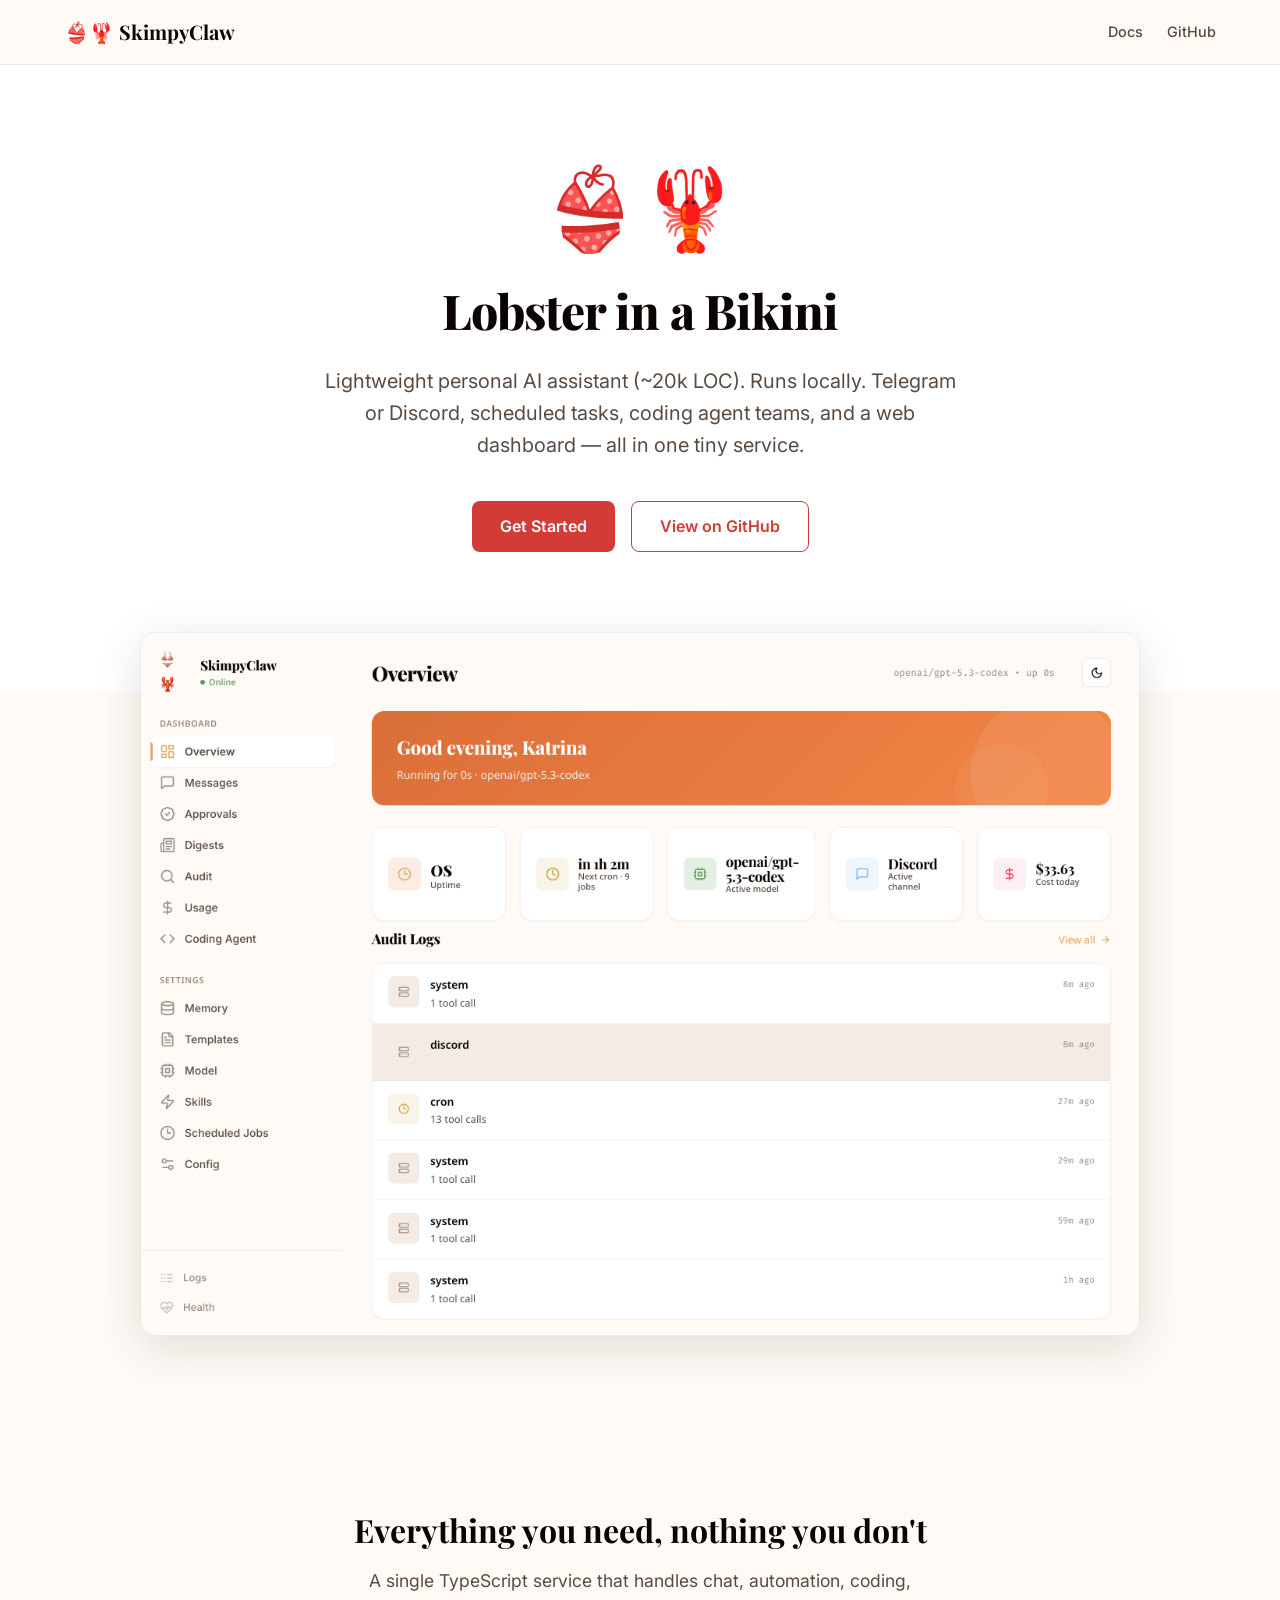
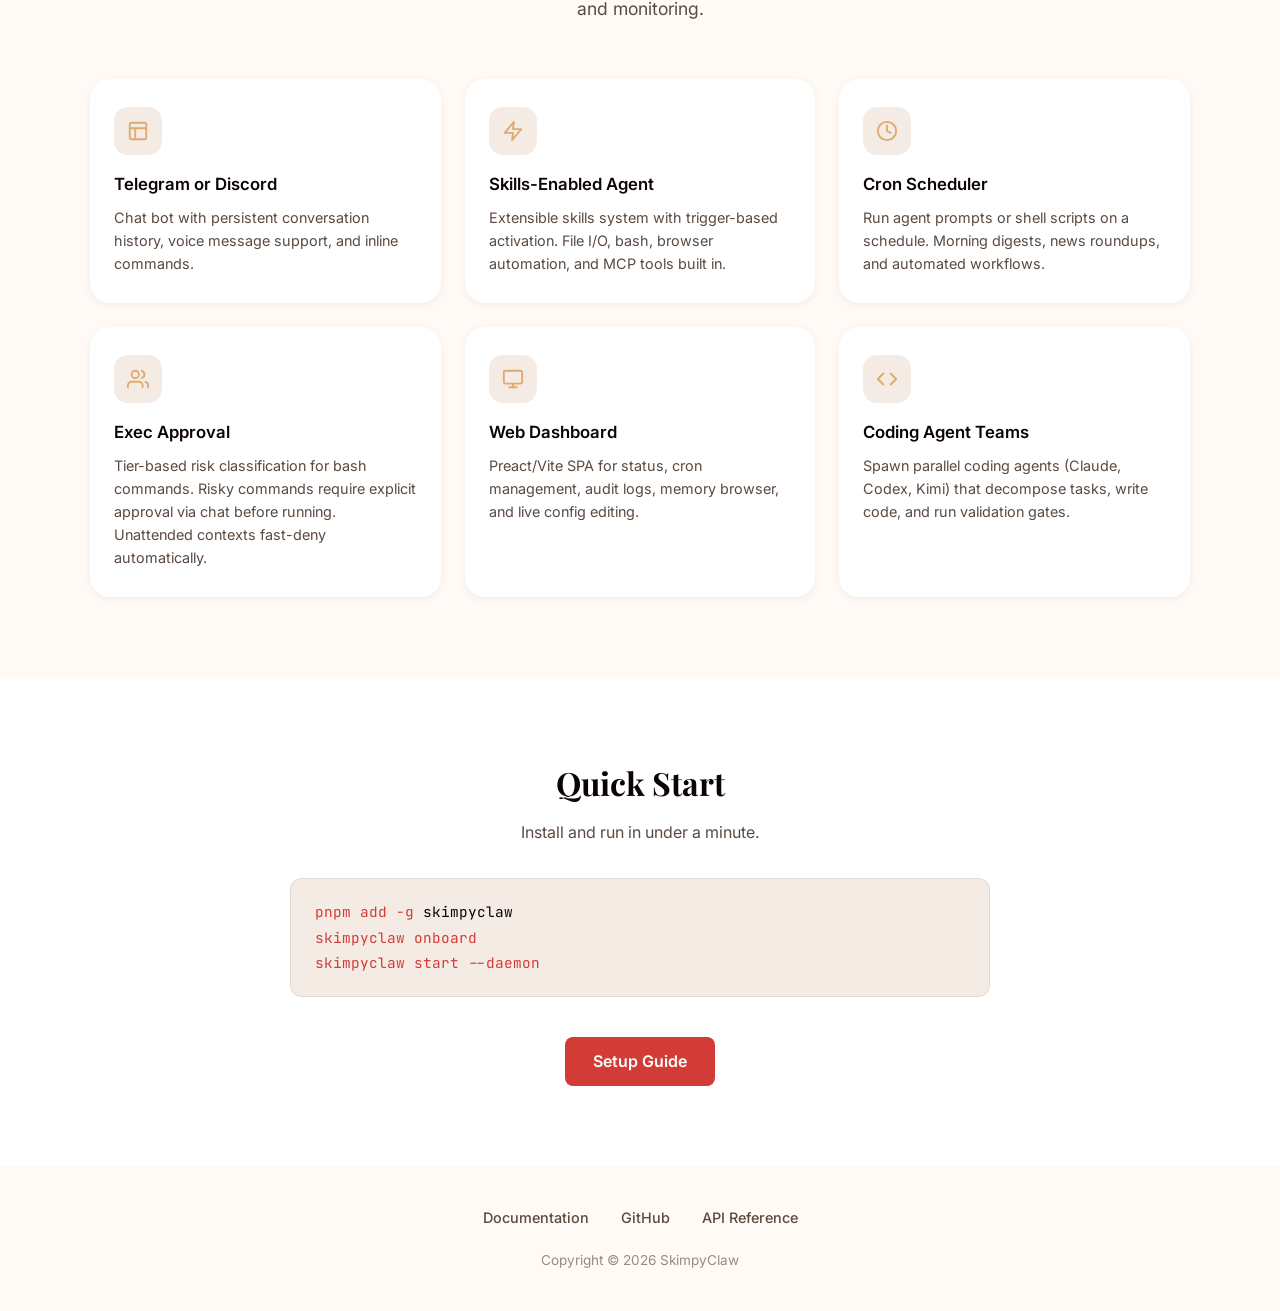
==== index.html @ e6ad7415 "fix: replace lobster favicon with bikini emoji" ====
<!DOCTYPE html>
<html lang="en">
<head>
  <meta charset="UTF-8">
  <meta name="viewport" content="width=device-width, initial-scale=1.0">
  <title>SkimpyClaw — Personal AI Assistant</title>
  <meta name="description" content="Lightweight personal AI assistant (~20k LOC). Runs locally. Telegram, Discord, scheduled tasks, and a web dashboard — all in one tiny service.">
  <meta name="theme-color" content="#d33b36">
  <meta property="og:title" content="SkimpyClaw">
  <meta property="og:description" content="Lightweight personal AI assistant. Runs locally.">
  <meta property="og:type" content="website">
  <meta property="og:url" content="https://skimpyclaw.xyz">
  <meta name="twitter:card" content="summary_large_image">
  <link rel="icon" type="image/svg+xml" href="data:image/svg+xml,<svg xmlns='http://www.w3.org/2000/svg' viewBox='0 0 100 100'><text y='.9em' font-size='90'>👙</text></svg>">
  <link rel="preconnect" href="https://fonts.googleapis.com">
  <link rel="preconnect" href="https://fonts.gstatic.com" crossorigin>
  <link href="https://fonts.googleapis.com/css2?family=Inter:wght@400;500;600;700&family=Playfair+Display:wght@600;700;800&family=JetBrains+Mono:wght@400;500&display=swap" rel="stylesheet">
  <style>
    *, *::before, *::after { box-sizing: border-box; margin: 0; padding: 0; }

    :root {
      --bg: #ffffff;
      --bg-soft: #fffaf5;
      --bg-alt: #f5ebe5;
      --text-1: #0c0303;
      --text-2: #5a4a40;
      --text-3: #9a8a80;
      --brand: #d33b36;
      --brand-hover: #c65a24;
      --brand-soft: rgba(219, 111, 57, 0.14);
      --accent: #dfaa6d;
      --border: rgba(23, 16, 11, 0.08);
      --font-body: 'Inter', -apple-system, BlinkMacSystemFont, 'Segoe UI', sans-serif;
      --font-heading: 'Playfair Display', Georgia, serif;
      --font-mono: 'JetBrains Mono', 'SF Mono', monospace;
    }

    @media (prefers-color-scheme: dark) {
      :root {
        --bg: #1e1814;
        --bg-soft: #161210;
        --bg-alt: #2a2018;
        --text-1: #fcf3f3;
        --text-2: #d4ccc6;
        --text-3: #948c86;
        --brand: #f38646;
        --brand-hover: #ff9a60;
        --brand-soft: rgba(243, 134, 70, 0.16);
        --accent: #dfaa6d;
        --border: rgba(243, 236, 231, 0.08);
      }
    }

    html { scroll-behavior: smooth; }

    body {
      font-family: var(--font-body);
      background: var(--bg);
      color: var(--text-1);
      line-height: 1.6;
      -webkit-font-smoothing: antialiased;
    }

    ::selection {
      background: var(--brand-soft);
      color: var(--brand);
    }

    a { color: var(--brand); text-decoration: none; }
    a:hover { color: var(--brand-hover); }

    /* Nav */
    nav {
      position: fixed;
      top: 0;
      left: 0;
      right: 0;
      z-index: 100;
      background: var(--bg-soft);
      border-bottom: 1px solid var(--border);
      backdrop-filter: blur(12px);
    }

    .nav-inner {
      max-width: 1200px;
      margin: 0 auto;
      padding: 0 24px;
      height: 64px;
      display: flex;
      align-items: center;
      justify-content: space-between;
    }

    .nav-brand {
      font-family: var(--font-heading);
      font-weight: 700;
      font-size: 1.25rem;
      color: var(--text-1);
      text-decoration: none;
    }

    .nav-links {
      display: flex;
      align-items: center;
      gap: 24px;
    }

    .nav-links a {
      color: var(--text-2);
      font-weight: 500;
      font-size: 0.9rem;
    }

    .nav-links a:hover { color: var(--brand); }

    /* Hero */
    .hero {
      padding: 160px 24px 80px;
      text-align: center;
      background: var(--bg);
    }

    .hero-emoji {
      font-size: 5rem;
      line-height: 1.2;
      margin-bottom: 16px;
    }

    .hero-title {
      font-family: var(--font-heading);
      font-weight: 800;
      font-size: 3rem;
      color: var(--text-1);
      margin-bottom: 16px;
      letter-spacing: -0.02em;
    }

    .hero-tagline {
      font-size: 1.25rem;
      color: var(--text-2);
      max-width: 640px;
      margin: 0 auto 40px;
      line-height: 1.6;
    }

    .hero-actions {
      display: flex;
      gap: 16px;
      justify-content: center;
      flex-wrap: wrap;
    }

    .btn {
      display: inline-flex;
      align-items: center;
      gap: 8px;
      padding: 12px 28px;
      border-radius: 8px;
      font-weight: 600;
      font-size: 1rem;
      transition: all 0.2s ease;
      border: none;
      cursor: pointer;
    }

    .btn-brand {
      background: var(--brand);
      color: #fff;
    }

    .btn-brand:hover {
      background: var(--brand-hover);
      color: #fff;
      transform: translateY(-2px);
      box-shadow: 0 4px 16px rgba(211, 59, 54, 0.3);
    }

    .btn-outline {
      background: transparent;
      color: var(--brand);
      border: 1px solid var(--brand);
    }

    .btn-outline:hover {
      background: var(--brand);
      color: #fff;
      transform: translateY(-2px);
    }

    /* Screenshot */
    .screenshot-section {
      background: linear-gradient(180deg, var(--bg) 0%, var(--bg) 60px, var(--bg-soft) 60px);
      padding: 0 24px 80px;
    }

    .screenshot-container {
      max-width: 1000px;
      margin: 0 auto;
    }

    .screenshot-container img {
      width: 100%;
      border-radius: 16px;
      border: 1px solid var(--border);
      box-shadow: 0 12px 48px rgba(23, 16, 11, 0.12);
    }

    /* Features */
    .features {
      background: var(--bg-soft);
      padding: 80px 24px;
    }

    .features-header {
      text-align: center;
      margin-bottom: 56px;
    }

    .features-header h2 {
      font-family: var(--font-heading);
      font-weight: 700;
      font-size: 2rem;
      color: var(--text-1);
      margin-bottom: 12px;
    }

    .features-header p {
      color: var(--text-2);
      font-size: 1.1rem;
      max-width: 560px;
      margin: 0 auto;
    }

    .features-grid {
      max-width: 1100px;
      margin: 0 auto;
      display: grid;
      grid-template-columns: repeat(3, 1fr);
      gap: 24px;
    }

    .feature-card {
      background: var(--bg);
      border-radius: 20px;
      padding: 28px 24px;
      box-shadow: 0 2px 8px rgba(23, 16, 11, 0.06);
      transition: all 0.3s ease;
    }

    .feature-card:hover {
      transform: translateY(-4px);
      box-shadow: 0 8px 24px rgba(23, 16, 11, 0.1);
    }

    .feature-icon {
      display: flex;
      align-items: center;
      justify-content: center;
      width: 48px;
      height: 48px;
      background: var(--bg-alt);
      border-radius: 14px;
      margin-bottom: 16px;
      color: var(--accent);
    }

    .feature-icon svg {
      width: 22px;
      height: 22px;
      stroke: var(--accent);
      fill: none;
      stroke-width: 2;
      stroke-linecap: round;
      stroke-linejoin: round;
    }

    .feature-card h3 {
      font-weight: 600;
      font-size: 1.05rem;
      color: var(--text-1);
      margin-bottom: 8px;
    }

    .feature-card p {
      color: var(--text-2);
      font-size: 0.9rem;
      line-height: 1.6;
    }

    /* Install */
    .install {
      background: var(--bg);
      padding: 80px 24px;
    }

    .install-inner {
      max-width: 700px;
      margin: 0 auto;
      text-align: center;
    }

    .install-inner h2 {
      font-family: var(--font-heading);
      font-weight: 700;
      font-size: 2rem;
      color: var(--text-1);
      margin-bottom: 12px;
    }

    .install-inner > p {
      color: var(--text-2);
      margin-bottom: 32px;
    }

    .code-block {
      background: var(--bg-alt);
      border: 1px solid var(--border);
      border-radius: 12px;
      padding: 20px 24px;
      text-align: left;
      position: relative;
      margin-bottom: 16px;
    }

    .code-block code {
      font-family: var(--font-mono);
      font-size: 0.9rem;
      color: var(--text-1);
      line-height: 1.7;
    }

    .code-block .comment {
      color: var(--text-3);
    }

    .code-block .cmd {
      color: var(--brand);
    }

    /* Footer */
    footer {
      background: var(--bg-soft);
      padding: 40px 24px;
      text-align: center;
    }

    .footer-links {
      display: flex;
      gap: 32px;
      justify-content: center;
      margin-bottom: 20px;
      flex-wrap: wrap;
    }

    .footer-links a {
      color: var(--text-2);
      font-weight: 500;
      font-size: 0.9rem;
    }

    .footer-links a:hover { color: var(--brand); }

    .footer-copy {
      color: var(--text-3);
      font-size: 0.85rem;
    }

    /* Responsive */
    @media (max-width: 768px) {
      .hero-title { font-size: 2rem; }
      .hero-emoji { font-size: 3.5rem; }
      .hero-tagline { font-size: 1.1rem; }
      .features-grid { grid-template-columns: 1fr; }
      .features-header h2, .install-inner h2 { font-size: 1.5rem; }
      .nav-links { gap: 16px; }
    }

    @media (max-width: 480px) {
      .hero-actions { flex-direction: column; align-items: center; }
      .btn { width: 100%; max-width: 280px; justify-content: center; }
    }
  </style>
</head>
<body>

  <nav>
    <div class="nav-inner">
      <a href="/" class="nav-brand">👙🦞 SkimpyClaw</a>
      <div class="nav-links">
        <a href="https://docs.skimpyclaw.xyz">Docs</a>
        <a href="https://github.com/kat3samsin/skimpyclaw">GitHub</a>
      </div>
    </div>
  </nav>

  <section class="hero">
    <div class="hero-emoji">&#x1F459;&#x1F99E;</div>
    <h1 class="hero-title">Lobster in a Bikini</h1>
    <p class="hero-tagline">
      Lightweight personal AI assistant (~20k LOC). Runs locally. Telegram or Discord, scheduled tasks, coding agent teams, and a web dashboard — all in one tiny service.
    </p>
    <div class="hero-actions">
      <a href="https://docs.skimpyclaw.xyz/guide/" class="btn btn-brand">Get Started</a>
      <a href="https://github.com/kat3samsin/skimpyclaw" class="btn btn-outline">View on GitHub</a>
    </div>
  </section>

  <section class="screenshot-section">
    <div class="screenshot-container">
      <img src="dashboard.png" alt="SkimpyClaw Dashboard" loading="lazy">
    </div>
  </section>

  <section class="features">
    <div class="features-header">
      <h2>Everything you need, nothing you don't</h2>
      <p>A single TypeScript service that handles chat, automation, coding, and monitoring.</p>
    </div>
    <div class="features-grid">
      <div class="feature-card">
        <div class="feature-icon">
          <svg viewBox="0 0 24 24"><rect x="3" y="3" width="18" height="18" rx="2" ry="2"/><line x1="3" y1="9" x2="21" y2="9"/><line x1="9" y1="21" x2="9" y2="9"/></svg>
        </div>
        <h3>Telegram or Discord</h3>
        <p>Chat bot with persistent conversation history, voice message support, and inline commands.</p>
      </div>
      <div class="feature-card">
        <div class="feature-icon">
          <svg viewBox="0 0 24 24"><path d="M13 2L3 14h9l-1 8 10-12h-9l1-8z"/></svg>
        </div>
        <h3>Skills-Enabled Agent</h3>
        <p>Extensible skills system with trigger-based activation. File I/O, bash, browser automation, and MCP tools built in.</p>
      </div>
      <div class="feature-card">
        <div class="feature-icon">
          <svg viewBox="0 0 24 24"><circle cx="12" cy="12" r="10"/><polyline points="12 6 12 12 16 14"/></svg>
        </div>
        <h3>Cron Scheduler</h3>
        <p>Run agent prompts or shell scripts on a schedule. Morning digests, news roundups, and automated workflows.</p>
      </div>
      <div class="feature-card">
        <div class="feature-icon">
          <svg viewBox="0 0 24 24"><path d="M17 21v-2a4 4 0 0 0-4-4H5a4 4 0 0 0-4 4v2"/><circle cx="9" cy="7" r="4"/><path d="M23 21v-2a4 4 0 0 0-3-3.87"/><path d="M16 3.13a4 4 0 0 1 0 7.75"/></svg>
        </div>
        <h3>Exec Approval</h3>
        <p>Tier-based risk classification for bash commands. Risky commands require explicit approval via chat before running. Unattended contexts fast-deny automatically.</p>
      </div>
      <div class="feature-card">
        <div class="feature-icon">
          <svg viewBox="0 0 24 24"><rect x="2" y="3" width="20" height="14" rx="2" ry="2"/><line x1="8" y1="21" x2="16" y2="21"/><line x1="12" y1="17" x2="12" y2="21"/></svg>
        </div>
        <h3>Web Dashboard</h3>
        <p>Preact/Vite SPA for status, cron management, audit logs, memory browser, and live config editing.</p>
      </div>
      <div class="feature-card">
        <div class="feature-icon">
          <svg viewBox="0 0 24 24"><polyline points="16 18 22 12 16 6"/><polyline points="8 6 2 12 8 18"/></svg>
        </div>
        <h3>Coding Agent Teams</h3>
        <p>Spawn parallel coding agents (Claude, Codex, Kimi) that decompose tasks, write code, and run validation gates.</p>
      </div>
    </div>
  </section>

  <section class="install">
    <div class="install-inner">
      <h2>Quick Start</h2>
      <p>Install and run in under a minute.</p>
      <div class="code-block">
        <code>
          <span class="cmd">pnpm add -g</span> skimpyclaw<br>
          <span class="cmd">skimpyclaw onboard</span><br>
          <span class="cmd">skimpyclaw start --daemon</span>
        </code>
      </div>
      <a href="https://docs.skimpyclaw.xyz/guide/setup-guide.html" class="btn btn-brand" style="margin-top: 24px;">Setup Guide</a>
    </div>
  </section>

  <footer>
    <div class="footer-links">
      <a href="https://docs.skimpyclaw.xyz">Documentation</a>
      <a href="https://github.com/kat3samsin/skimpyclaw">GitHub</a>
      <a href="https://docs.skimpyclaw.xyz/api/">API Reference</a>
    </div>
    <p class="footer-copy">Copyright &copy; 2026 SkimpyClaw</p>
  </footer>

</body>
</html>
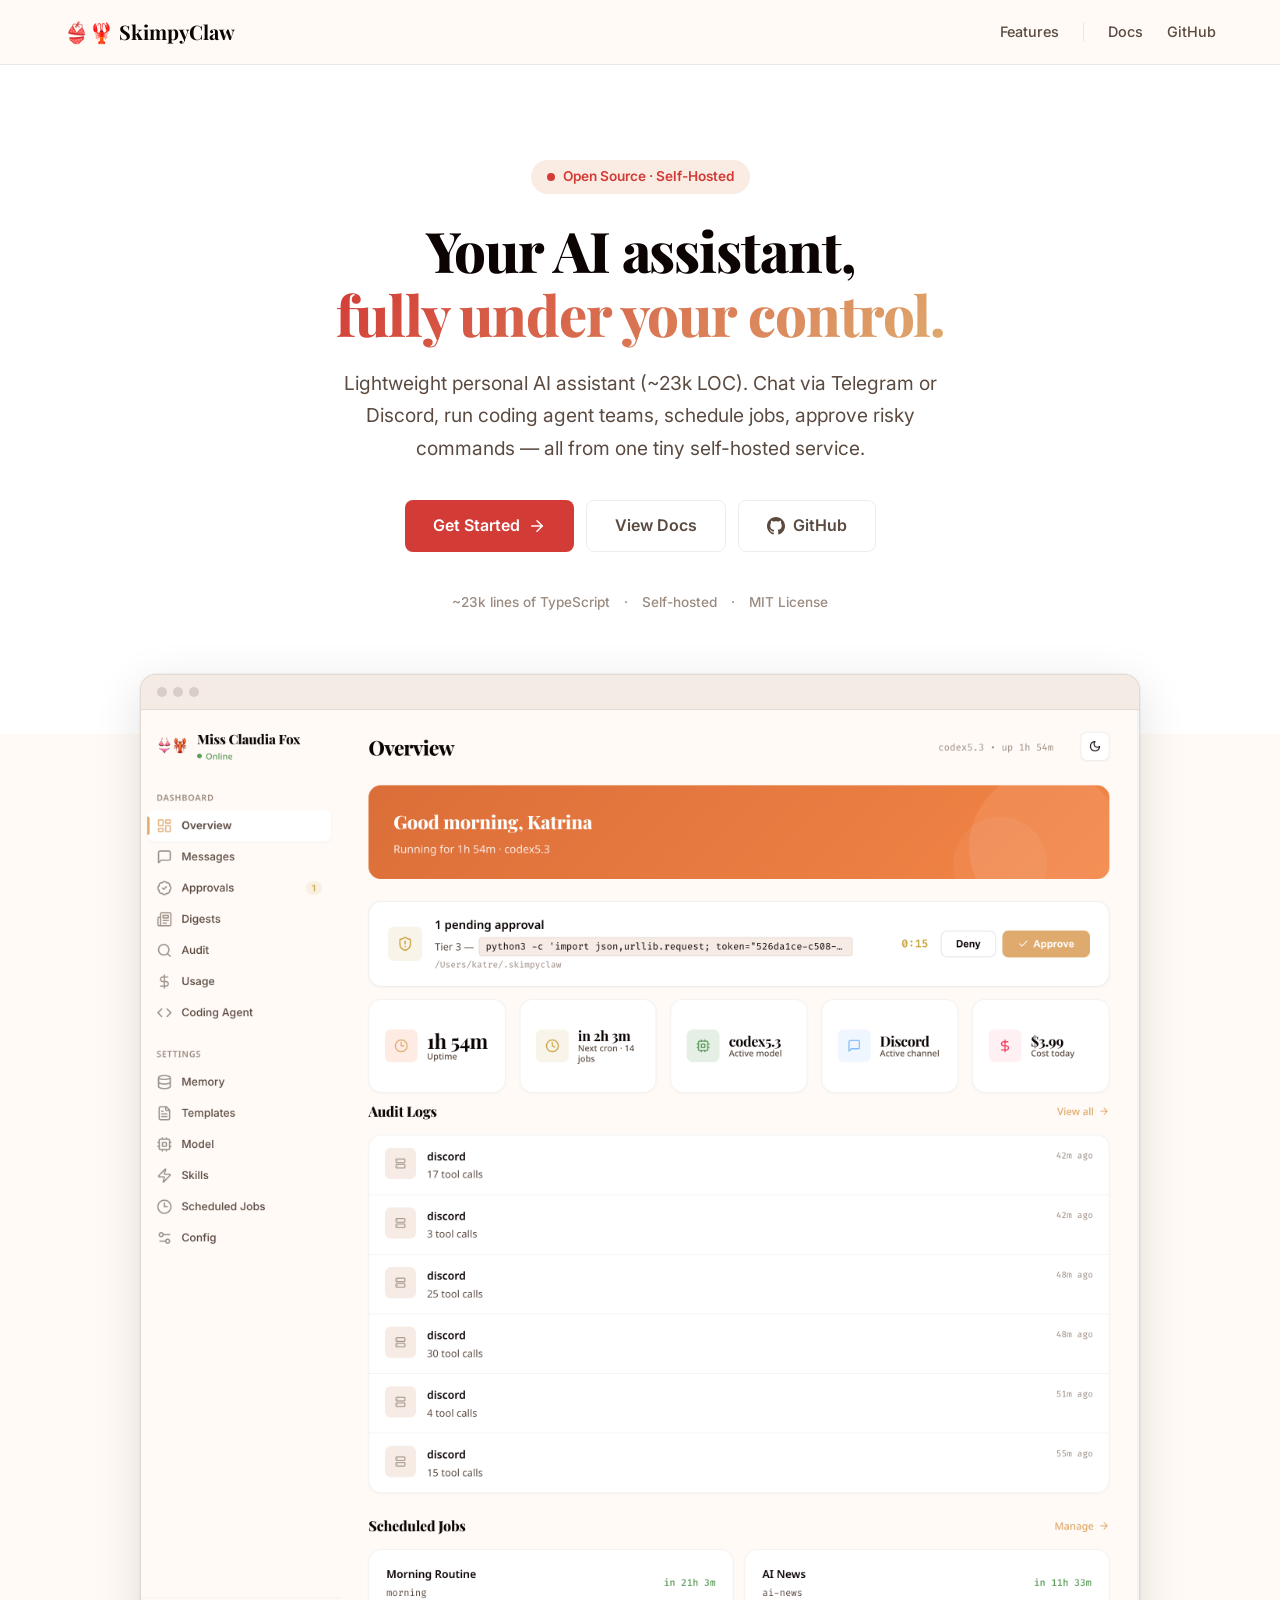
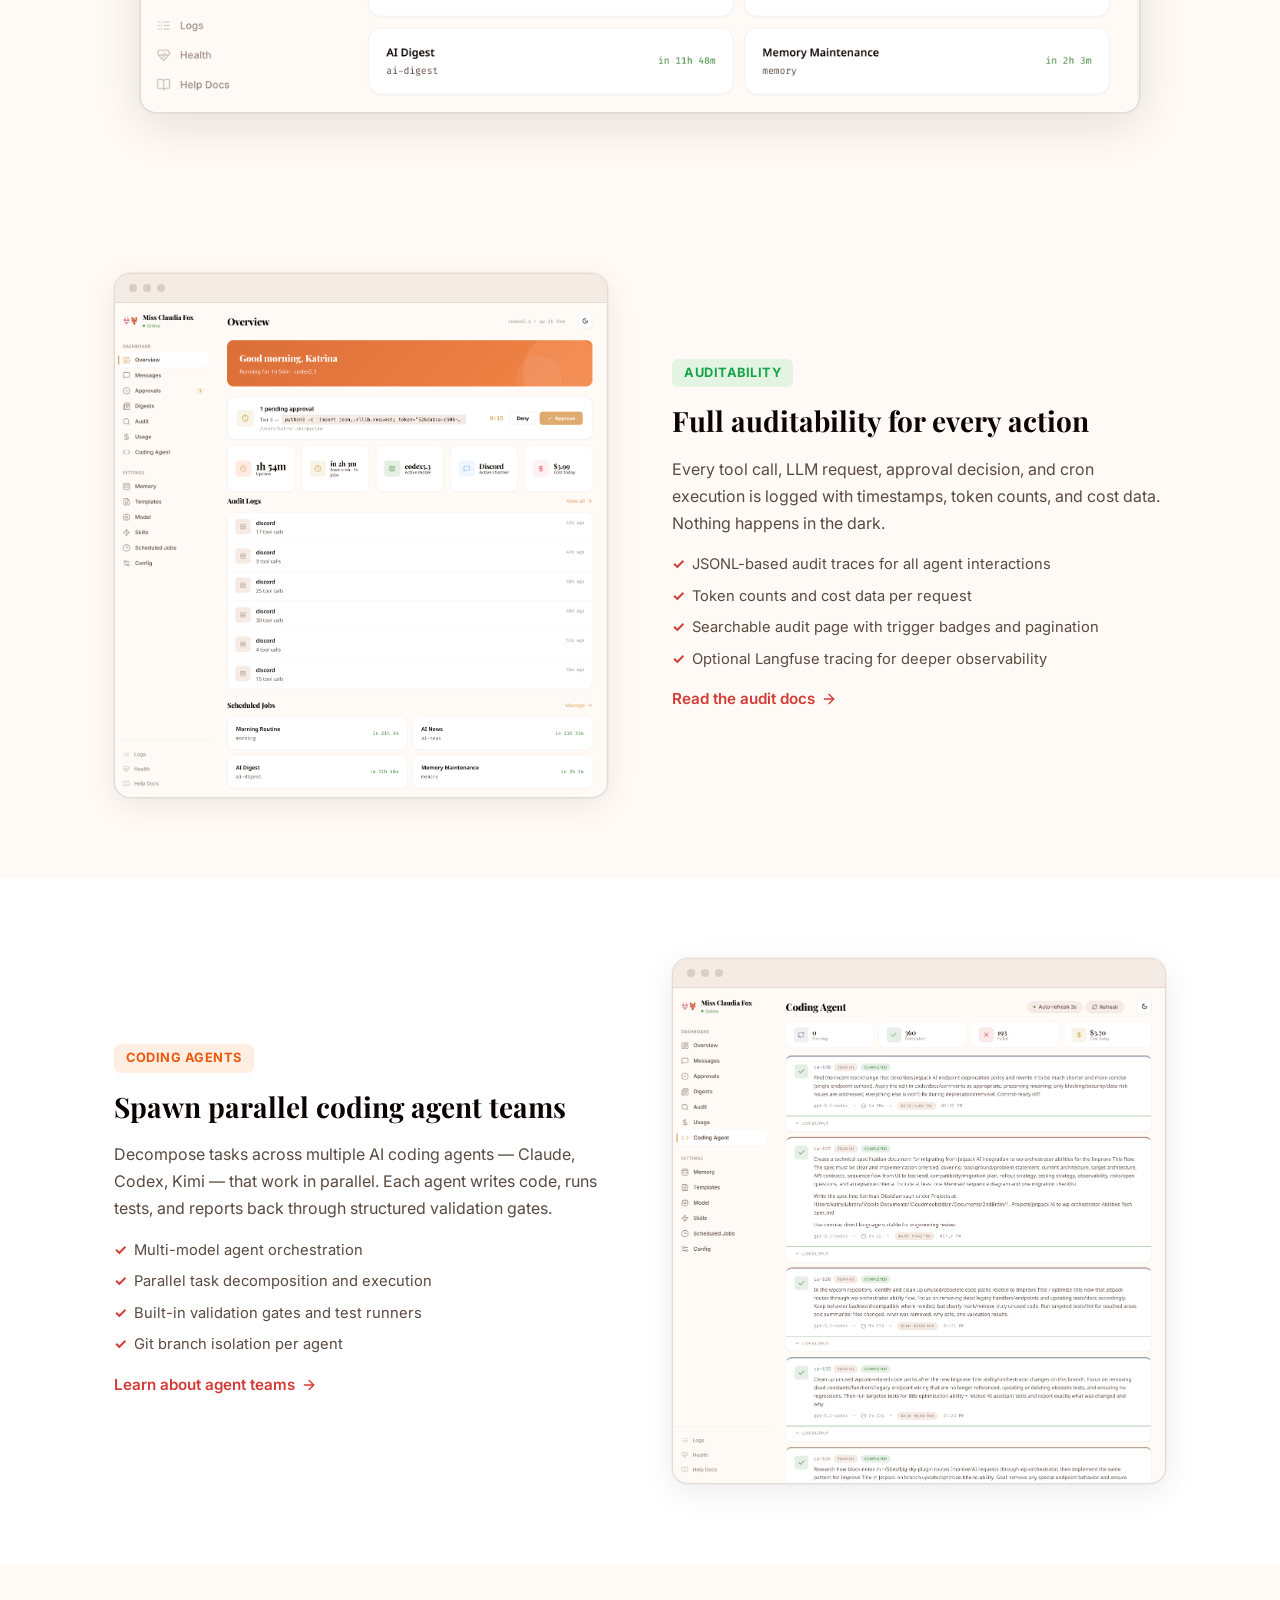
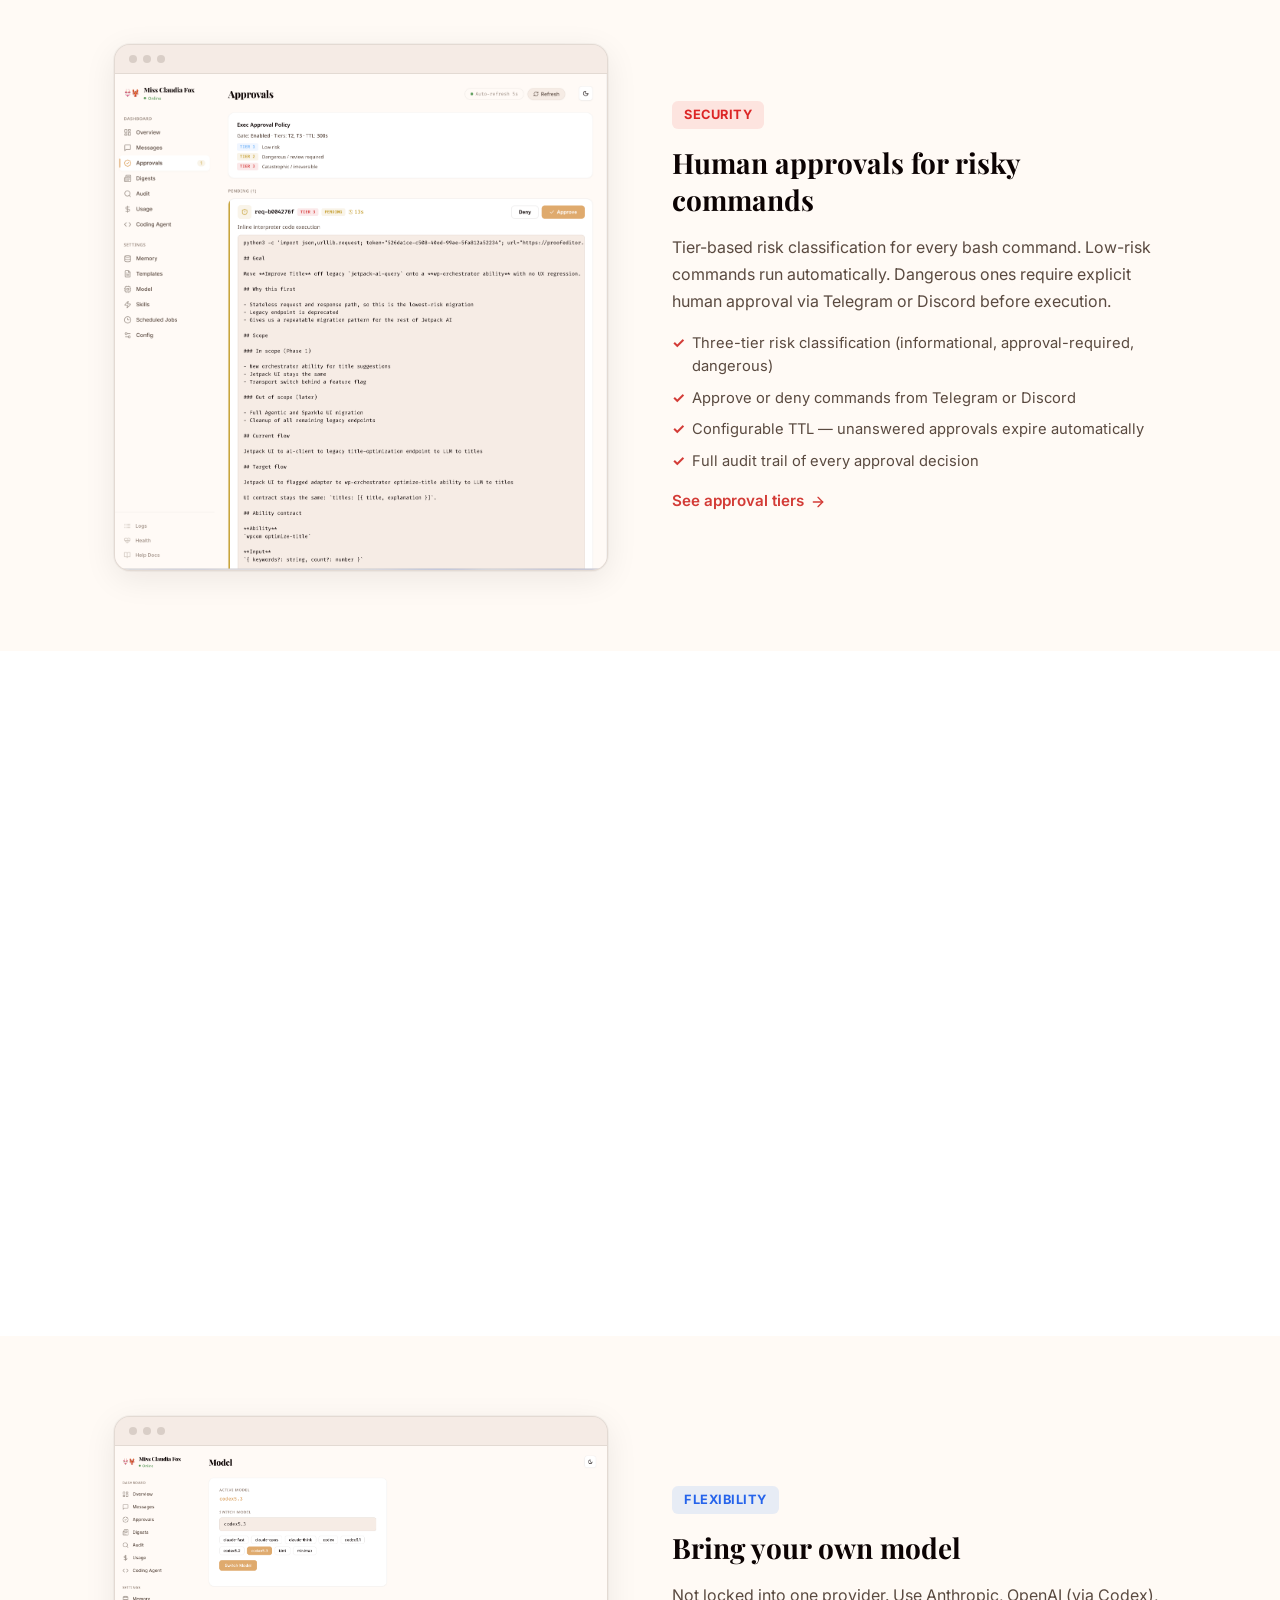
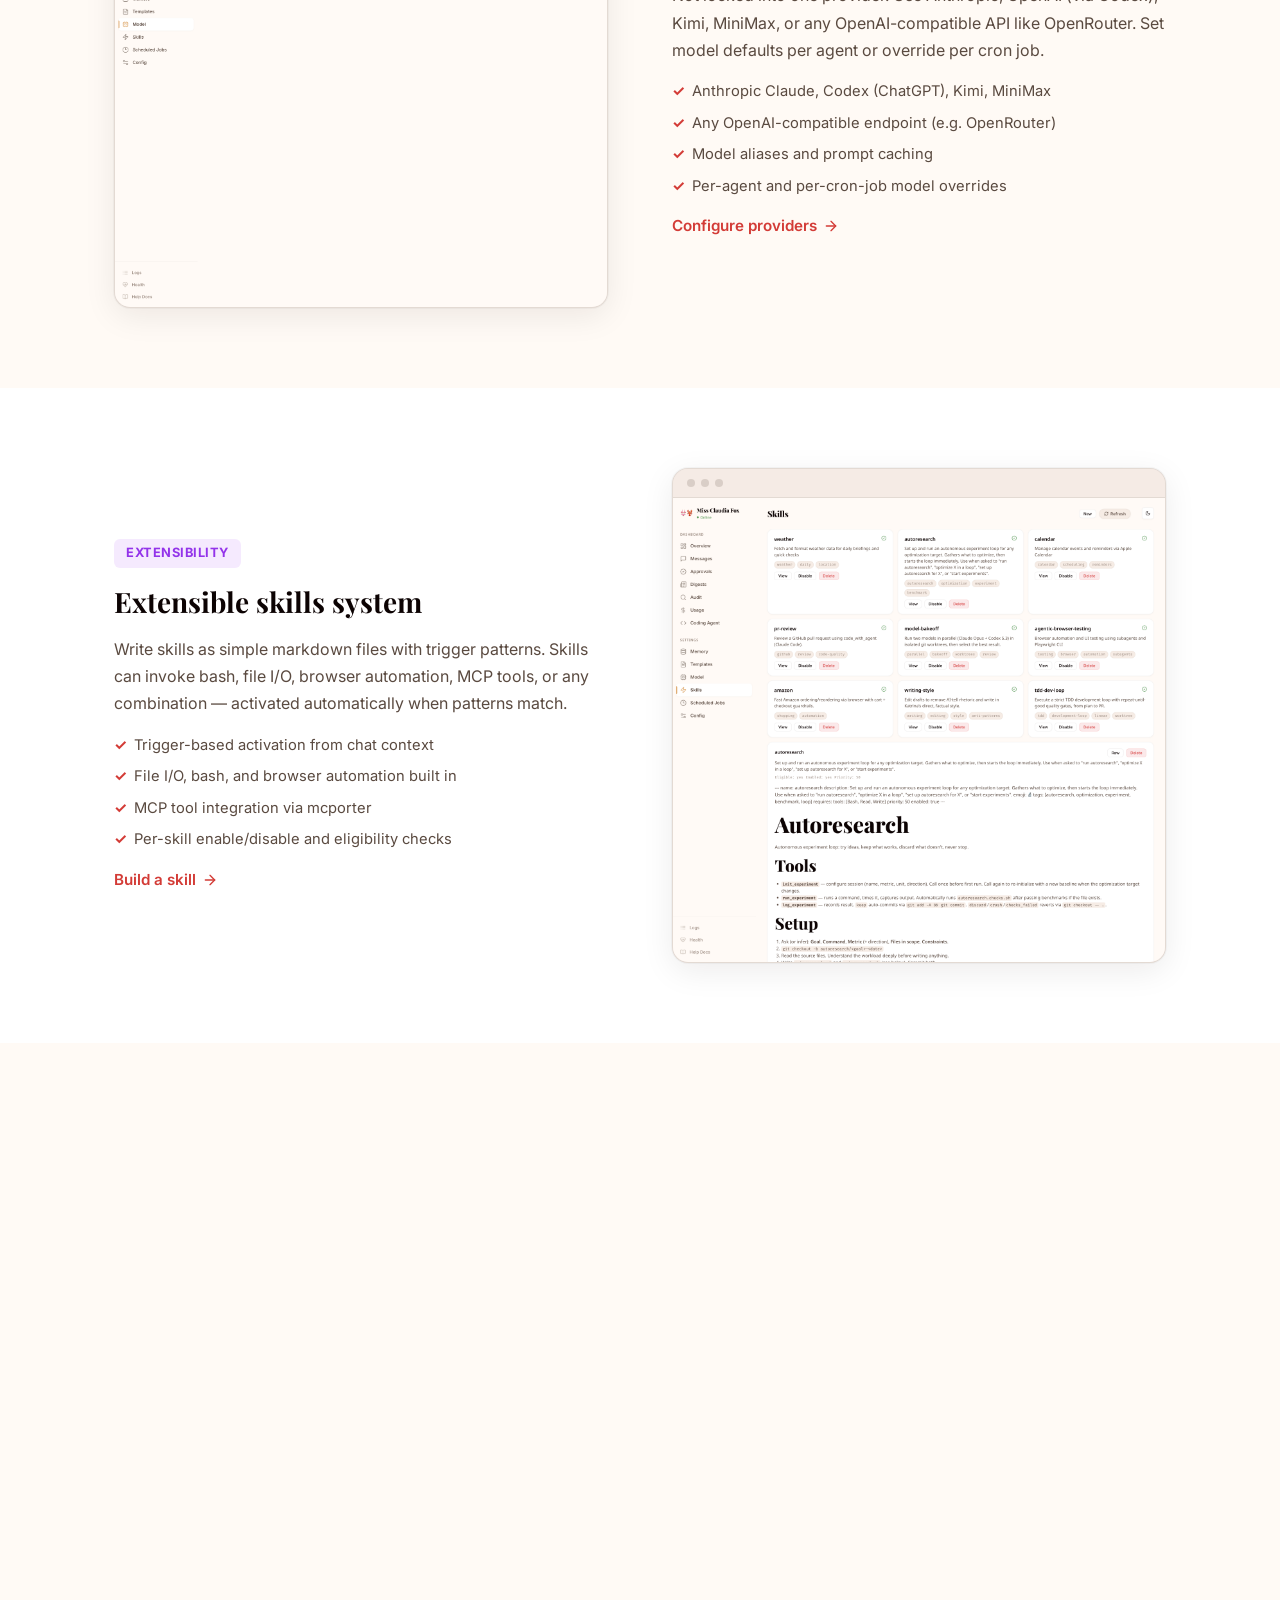
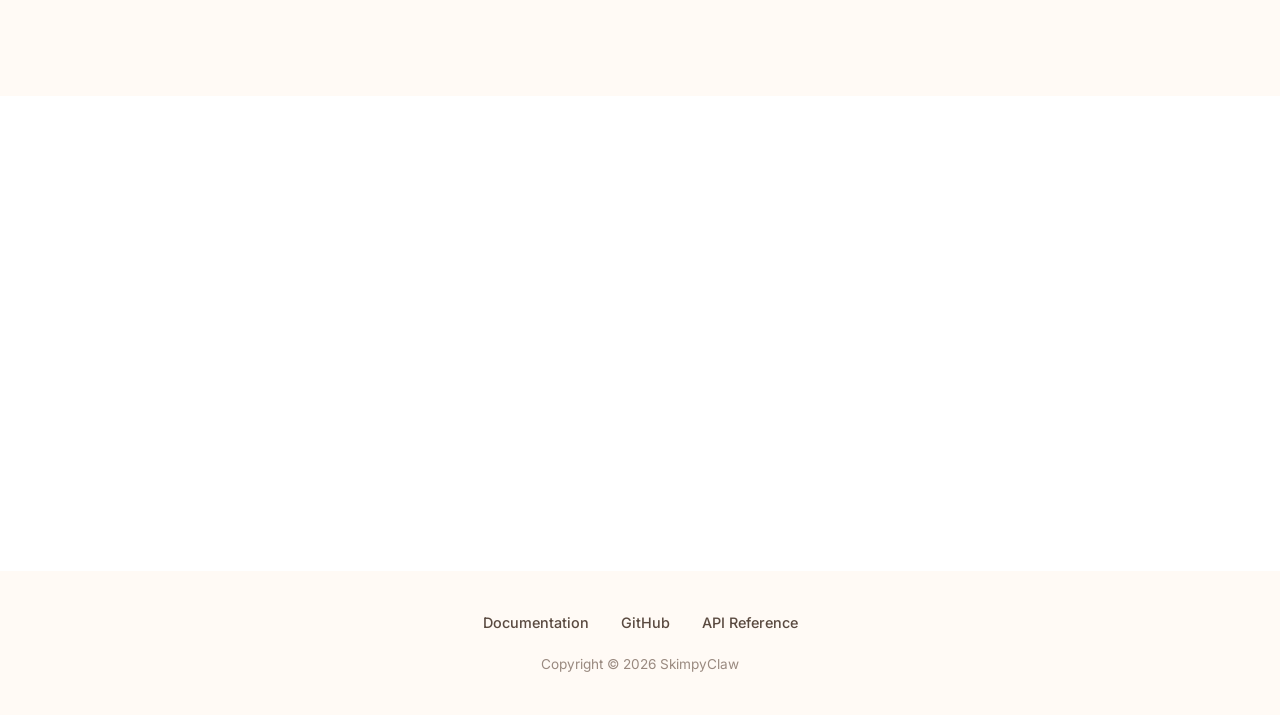
==== commit cf2f4f31: "Update models/cron/skills screenshots and site styles" ====
--- a/index.html
+++ b/index.html
@@ -4,7 +4,7 @@
   <meta charset="UTF-8">
   <meta name="viewport" content="width=device-width, initial-scale=1.0">
   <title>SkimpyClaw — Personal AI Assistant</title>
-  <meta name="description" content="Lightweight personal AI assistant (~20k LOC). Runs locally. Telegram, Discord, scheduled tasks, and a web dashboard — all in one tiny service.">
+  <meta name="description" content="Lightweight personal AI assistant (~23k LOC). Runs locally. Telegram, Discord, scheduled tasks, coding agent teams, and a web dashboard — all in one tiny service.">
   <meta name="theme-color" content="#d33b36">
   <meta property="og:title" content="SkimpyClaw">
   <meta property="og:description" content="Lightweight personal AI assistant. Runs locally.">
@@ -14,469 +14,321 @@
   <link rel="icon" type="image/svg+xml" href="data:image/svg+xml,<svg xmlns='http://www.w3.org/2000/svg' viewBox='0 0 100 100'><text y='.9em' font-size='90'>👙</text></svg>">
   <link rel="preconnect" href="https://fonts.googleapis.com">
   <link rel="preconnect" href="https://fonts.gstatic.com" crossorigin>
-  <link href="https://fonts.googleapis.com/css2?family=Inter:wght@400;500;600;700&family=Playfair+Display:wght@600;700;800&family=JetBrains+Mono:wght@400;500&display=swap" rel="stylesheet">
-  <style>
-    *, *::before, *::after { box-sizing: border-box; margin: 0; padding: 0; }
-
-    :root {
-      --bg: #ffffff;
-      --bg-soft: #fffaf5;
-      --bg-alt: #f5ebe5;
-      --text-1: #0c0303;
-      --text-2: #5a4a40;
-      --text-3: #9a8a80;
-      --brand: #d33b36;
-      --brand-hover: #c65a24;
-      --brand-soft: rgba(219, 111, 57, 0.14);
-      --accent: #dfaa6d;
-      --border: rgba(23, 16, 11, 0.08);
-      --font-body: 'Inter', -apple-system, BlinkMacSystemFont, 'Segoe UI', sans-serif;
-      --font-heading: 'Playfair Display', Georgia, serif;
-      --font-mono: 'JetBrains Mono', 'SF Mono', monospace;
-    }
-
-    @media (prefers-color-scheme: dark) {
-      :root {
-        --bg: #1e1814;
-        --bg-soft: #161210;
-        --bg-alt: #2a2018;
-        --text-1: #fcf3f3;
-        --text-2: #d4ccc6;
-        --text-3: #948c86;
-        --brand: #f38646;
-        --brand-hover: #ff9a60;
-        --brand-soft: rgba(243, 134, 70, 0.16);
-        --accent: #dfaa6d;
-        --border: rgba(243, 236, 231, 0.08);
-      }
-    }
-
-    html { scroll-behavior: smooth; }
-
-    body {
-      font-family: var(--font-body);
-      background: var(--bg);
-      color: var(--text-1);
-      line-height: 1.6;
-      -webkit-font-smoothing: antialiased;
-    }
-
-    ::selection {
-      background: var(--brand-soft);
-      color: var(--brand);
-    }
-
-    a { color: var(--brand); text-decoration: none; }
-    a:hover { color: var(--brand-hover); }
-
-    /* Nav */
-    nav {
-      position: fixed;
-      top: 0;
-      left: 0;
-      right: 0;
-      z-index: 100;
-      background: var(--bg-soft);
-      border-bottom: 1px solid var(--border);
-      backdrop-filter: blur(12px);
-    }
-
-    .nav-inner {
-      max-width: 1200px;
-      margin: 0 auto;
-      padding: 0 24px;
-      height: 64px;
-      display: flex;
-      align-items: center;
-      justify-content: space-between;
-    }
-
-    .nav-brand {
-      font-family: var(--font-heading);
-      font-weight: 700;
-      font-size: 1.25rem;
-      color: var(--text-1);
-      text-decoration: none;
-    }
-
-    .nav-links {
-      display: flex;
-      align-items: center;
-      gap: 24px;
-    }
-
-    .nav-links a {
-      color: var(--text-2);
-      font-weight: 500;
-      font-size: 0.9rem;
-    }
-
-    .nav-links a:hover { color: var(--brand); }
-
-    /* Hero */
-    .hero {
-      padding: 160px 24px 80px;
-      text-align: center;
-      background: var(--bg);
-    }
-
-    .hero-emoji {
-      font-size: 5rem;
-      line-height: 1.2;
-      margin-bottom: 16px;
-    }
-
-    .hero-title {
-      font-family: var(--font-heading);
-      font-weight: 800;
-      font-size: 3rem;
-      color: var(--text-1);
-      margin-bottom: 16px;
-      letter-spacing: -0.02em;
-    }
-
-    .hero-tagline {
-      font-size: 1.25rem;
-      color: var(--text-2);
-      max-width: 640px;
-      margin: 0 auto 40px;
-      line-height: 1.6;
-    }
-
-    .hero-actions {
-      display: flex;
-      gap: 16px;
-      justify-content: center;
-      flex-wrap: wrap;
-    }
-
-    .btn {
-      display: inline-flex;
-      align-items: center;
-      gap: 8px;
-      padding: 12px 28px;
-      border-radius: 8px;
-      font-weight: 600;
-      font-size: 1rem;
-      transition: all 0.2s ease;
-      border: none;
-      cursor: pointer;
-    }
-
-    .btn-brand {
-      background: var(--brand);
-      color: #fff;
-    }
-
-    .btn-brand:hover {
-      background: var(--brand-hover);
-      color: #fff;
-      transform: translateY(-2px);
-      box-shadow: 0 4px 16px rgba(211, 59, 54, 0.3);
-    }
-
-    .btn-outline {
-      background: transparent;
-      color: var(--brand);
-      border: 1px solid var(--brand);
-    }
-
-    .btn-outline:hover {
-      background: var(--brand);
-      color: #fff;
-      transform: translateY(-2px);
-    }
-
-    /* Screenshot */
-    .screenshot-section {
-      background: linear-gradient(180deg, var(--bg) 0%, var(--bg) 60px, var(--bg-soft) 60px);
-      padding: 0 24px 80px;
-    }
-
-    .screenshot-container {
-      max-width: 1000px;
-      margin: 0 auto;
-    }
-
-    .screenshot-container img {
-      width: 100%;
-      border-radius: 16px;
-      border: 1px solid var(--border);
-      box-shadow: 0 12px 48px rgba(23, 16, 11, 0.12);
-    }
-
-    /* Features */
-    .features {
-      background: var(--bg-soft);
-      padding: 80px 24px;
-    }
-
-    .features-header {
-      text-align: center;
-      margin-bottom: 56px;
-    }
-
-    .features-header h2 {
-      font-family: var(--font-heading);
-      font-weight: 700;
-      font-size: 2rem;
-      color: var(--text-1);
-      margin-bottom: 12px;
-    }
-
-    .features-header p {
-      color: var(--text-2);
-      font-size: 1.1rem;
-      max-width: 560px;
-      margin: 0 auto;
-    }
-
-    .features-grid {
-      max-width: 1100px;
-      margin: 0 auto;
-      display: grid;
-      grid-template-columns: repeat(3, 1fr);
-      gap: 24px;
-    }
-
-    .feature-card {
-      background: var(--bg);
-      border-radius: 20px;
-      padding: 28px 24px;
-      box-shadow: 0 2px 8px rgba(23, 16, 11, 0.06);
-      transition: all 0.3s ease;
-    }
-
-    .feature-card:hover {
-      transform: translateY(-4px);
-      box-shadow: 0 8px 24px rgba(23, 16, 11, 0.1);
-    }
-
-    .feature-icon {
-      display: flex;
-      align-items: center;
-      justify-content: center;
-      width: 48px;
-      height: 48px;
-      background: var(--bg-alt);
-      border-radius: 14px;
-      margin-bottom: 16px;
-      color: var(--accent);
-    }
-
-    .feature-icon svg {
-      width: 22px;
-      height: 22px;
-      stroke: var(--accent);
-      fill: none;
-      stroke-width: 2;
-      stroke-linecap: round;
-      stroke-linejoin: round;
-    }
-
-    .feature-card h3 {
-      font-weight: 600;
-      font-size: 1.05rem;
-      color: var(--text-1);
-      margin-bottom: 8px;
-    }
-
-    .feature-card p {
-      color: var(--text-2);
-      font-size: 0.9rem;
-      line-height: 1.6;
-    }
-
-    /* Install */
-    .install {
-      background: var(--bg);
-      padding: 80px 24px;
-    }
-
-    .install-inner {
-      max-width: 700px;
-      margin: 0 auto;
-      text-align: center;
-    }
-
-    .install-inner h2 {
-      font-family: var(--font-heading);
-      font-weight: 700;
-      font-size: 2rem;
-      color: var(--text-1);
-      margin-bottom: 12px;
-    }
-
-    .install-inner > p {
-      color: var(--text-2);
-      margin-bottom: 32px;
-    }
-
-    .code-block {
-      background: var(--bg-alt);
-      border: 1px solid var(--border);
-      border-radius: 12px;
-      padding: 20px 24px;
-      text-align: left;
-      position: relative;
-      margin-bottom: 16px;
-    }
-
-    .code-block code {
-      font-family: var(--font-mono);
-      font-size: 0.9rem;
-      color: var(--text-1);
-      line-height: 1.7;
-    }
-
-    .code-block .comment {
-      color: var(--text-3);
-    }
-
-    .code-block .cmd {
-      color: var(--brand);
-    }
-
-    /* Footer */
-    footer {
-      background: var(--bg-soft);
-      padding: 40px 24px;
-      text-align: center;
-    }
-
-    .footer-links {
-      display: flex;
-      gap: 32px;
-      justify-content: center;
-      margin-bottom: 20px;
-      flex-wrap: wrap;
-    }
-
-    .footer-links a {
-      color: var(--text-2);
-      font-weight: 500;
-      font-size: 0.9rem;
-    }
-
-    .footer-links a:hover { color: var(--brand); }
-
-    .footer-copy {
-      color: var(--text-3);
-      font-size: 0.85rem;
-    }
-
-    /* Responsive */
-    @media (max-width: 768px) {
-      .hero-title { font-size: 2rem; }
-      .hero-emoji { font-size: 3.5rem; }
-      .hero-tagline { font-size: 1.1rem; }
-      .features-grid { grid-template-columns: 1fr; }
-      .features-header h2, .install-inner h2 { font-size: 1.5rem; }
-      .nav-links { gap: 16px; }
-    }
-
-    @media (max-width: 480px) {
-      .hero-actions { flex-direction: column; align-items: center; }
-      .btn { width: 100%; max-width: 280px; justify-content: center; }
-    }
-  </style>
+  <link href="https://fonts.googleapis.com/css2?family=Inter:wght@400;500;600;700;800&family=JetBrains+Mono:wght@400;500&family=Playfair+Display:wght@600;700;800&display=swap" rel="stylesheet">
+  <link rel="stylesheet" href="styles.css">
 </head>
 <body>
 
+  <!-- Navigation -->
   <nav>
     <div class="nav-inner">
       <a href="/" class="nav-brand">👙🦞 SkimpyClaw</a>
       <div class="nav-links">
+        <a href="#auditability">Features</a>
+        <div class="nav-divider"></div>
         <a href="https://docs.skimpyclaw.xyz">Docs</a>
         <a href="https://github.com/kat3samsin/skimpyclaw">GitHub</a>
       </div>
     </div>
   </nav>
 
+  <!-- Hero -->
   <section class="hero">
-    <div class="hero-emoji">&#x1F459;&#x1F99E;</div>
-    <h1 class="hero-title">Lobster in a Bikini</h1>
+    <div class="hero-badge">
+      <span class="dot"></span>
+      Open Source &middot; Self-Hosted
+    </div>
+    <h1 class="hero-title">
+      Your AI assistant,<br><span class="gradient">fully under your control.</span>
+    </h1>
     <p class="hero-tagline">
-      Lightweight personal AI assistant (~20k LOC). Runs locally. Telegram or Discord, scheduled tasks, coding agent teams, and a web dashboard — all in one tiny service.
+      Lightweight personal AI assistant (~23k LOC). Chat via Telegram or Discord, run coding agent teams, schedule jobs, approve risky commands — all from one tiny self-hosted service.
     </p>
     <div class="hero-actions">
-      <a href="https://docs.skimpyclaw.xyz/guide/" class="btn btn-brand">Get Started</a>
-      <a href="https://github.com/kat3samsin/skimpyclaw" class="btn btn-outline">View on GitHub</a>
-    </div>
-  </section>
-
+      <a href="https://docs.skimpyclaw.xyz/guide/" class="btn btn-brand">
+        Get Started
+        <svg viewBox="0 0 24 24" fill="none" stroke="currentColor" stroke-width="2" stroke-linecap="round" stroke-linejoin="round"><line x1="5" y1="12" x2="19" y2="12"/><polyline points="12 5 19 12 12 19"/></svg>
+      </a>
+      <a href="https://docs.skimpyclaw.xyz" class="btn btn-ghost">
+        View Docs
+      </a>
+      <a href="https://github.com/kat3samsin/skimpyclaw" class="btn btn-ghost">
+        <svg viewBox="0 0 24 24" fill="currentColor"><path d="M12 0c-6.626 0-12 5.373-12 12 0 5.302 3.438 9.8 8.207 11.387.599.111.793-.261.793-.577v-2.234c-3.338.726-4.033-1.416-4.033-1.416-.546-1.387-1.333-1.756-1.333-1.756-1.089-.745.083-.729.083-.729 1.205.084 1.839 1.237 1.839 1.237 1.07 1.834 2.807 1.304 3.492.997.107-.775.418-1.305.762-1.604-2.665-.305-5.467-1.334-5.467-5.931 0-1.311.469-2.381 1.236-3.221-.124-.303-.535-1.524.117-3.176 0 0 1.008-.322 3.301 1.23.957-.266 1.983-.399 3.003-.404 1.02.005 2.047.138 3.006.404 2.291-1.552 3.297-1.23 3.297-1.23.653 1.653.242 2.874.118 3.176.77.84 1.235 1.911 1.235 3.221 0 4.609-2.807 5.624-5.479 5.921.43.372.823 1.102.823 2.222v3.293c0 .319.192.694.801.576 4.765-1.589 8.199-6.086 8.199-11.386 0-6.627-5.373-12-12-12z"/></svg>
+        GitHub
+      </a>
+    </div>
+    <div class="hero-meta">
+      <span>~23k lines of TypeScript</span>
+      <span>Self-hosted</span>
+      <span>MIT License</span>
+    </div>
+  </section>
+
+  <!-- Dashboard Screenshot -->
   <section class="screenshot-section">
-    <div class="screenshot-container">
-      <img src="dashboard.png" alt="SkimpyClaw Dashboard" loading="lazy">
-    </div>
-  </section>
-
-  <section class="features">
-    <div class="features-header">
-      <h2>Everything you need, nothing you don't</h2>
-      <p>A single TypeScript service that handles chat, automation, coding, and monitoring.</p>
-    </div>
-    <div class="features-grid">
-      <div class="feature-card">
-        <div class="feature-icon">
-          <svg viewBox="0 0 24 24"><rect x="3" y="3" width="18" height="18" rx="2" ry="2"/><line x1="3" y1="9" x2="21" y2="9"/><line x1="9" y1="21" x2="9" y2="9"/></svg>
-        </div>
-        <h3>Telegram or Discord</h3>
-        <p>Chat bot with persistent conversation history, voice message support, and inline commands.</p>
-      </div>
-      <div class="feature-card">
-        <div class="feature-icon">
-          <svg viewBox="0 0 24 24"><path d="M13 2L3 14h9l-1 8 10-12h-9l1-8z"/></svg>
-        </div>
-        <h3>Skills-Enabled Agent</h3>
-        <p>Extensible skills system with trigger-based activation. File I/O, bash, browser automation, and MCP tools built in.</p>
-      </div>
-      <div class="feature-card">
-        <div class="feature-icon">
-          <svg viewBox="0 0 24 24"><circle cx="12" cy="12" r="10"/><polyline points="12 6 12 12 16 14"/></svg>
-        </div>
-        <h3>Cron Scheduler</h3>
-        <p>Run agent prompts or shell scripts on a schedule. Morning digests, news roundups, and automated workflows.</p>
-      </div>
-      <div class="feature-card">
-        <div class="feature-icon">
-          <svg viewBox="0 0 24 24"><path d="M17 21v-2a4 4 0 0 0-4-4H5a4 4 0 0 0-4 4v2"/><circle cx="9" cy="7" r="4"/><path d="M23 21v-2a4 4 0 0 0-3-3.87"/><path d="M16 3.13a4 4 0 0 1 0 7.75"/></svg>
-        </div>
-        <h3>Exec Approval</h3>
-        <p>Tier-based risk classification for bash commands. Risky commands require explicit approval via chat before running. Unattended contexts fast-deny automatically.</p>
-      </div>
-      <div class="feature-card">
-        <div class="feature-icon">
-          <svg viewBox="0 0 24 24"><rect x="2" y="3" width="20" height="14" rx="2" ry="2"/><line x1="8" y1="21" x2="16" y2="21"/><line x1="12" y1="17" x2="12" y2="21"/></svg>
-        </div>
-        <h3>Web Dashboard</h3>
-        <p>Preact/Vite SPA for status, cron management, audit logs, memory browser, and live config editing.</p>
-      </div>
-      <div class="feature-card">
-        <div class="feature-icon">
-          <svg viewBox="0 0 24 24"><polyline points="16 18 22 12 16 6"/><polyline points="8 6 2 12 8 18"/></svg>
-        </div>
-        <h3>Coding Agent Teams</h3>
-        <p>Spawn parallel coding agents (Claude, Codex, Kimi) that decompose tasks, write code, and run validation gates.</p>
-      </div>
-    </div>
-  </section>
-
-  <section class="install">
-    <div class="install-inner">
-      <h2>Quick Start</h2>
-      <p>Install and run in under a minute.</p>
+    <div class="screenshot-container reveal">
+      <div class="screenshot-frame">
+        <div class="screenshot-topbar">
+          <span class="screenshot-dot"></span>
+          <span class="screenshot-dot"></span>
+          <span class="screenshot-dot"></span>
+        </div>
+        <img src="images/dashboard.png" alt="SkimpyClaw Web Dashboard" loading="lazy">
+      </div>
+    </div>
+  </section>
+
+  <!-- Feature 1: Full Auditability -->
+  <section class="feature-section" id="auditability">
+    <div class="container reveal">
+      <div class="feature-content">
+        <span class="feature-label green">Auditability</span>
+        <h2>Full auditability for every action</h2>
+        <p>
+          Every tool call, LLM request, approval decision, and cron execution is logged with timestamps, token counts, and cost data. Nothing happens in the dark.
+        </p>
+        <ul>
+          <li>JSONL-based audit traces for all agent interactions</li>
+          <li>Token counts and cost data per request</li>
+          <li>Searchable audit page with trigger badges and pagination</li>
+          <li>Optional Langfuse tracing for deeper observability</li>
+        </ul>
+        <a href="https://docs.skimpyclaw.xyz/guide/dashboard.html" class="feature-link">
+          Read the audit docs
+          <svg viewBox="0 0 24 24" fill="none" stroke="currentColor" stroke-width="2" stroke-linecap="round" stroke-linejoin="round"><line x1="5" y1="12" x2="19" y2="12"/><polyline points="12 5 19 12 12 19"/></svg>
+        </a>
+      </div>
+      <div class="feature-visual">
+        <div class="screenshot-card">
+          <div class="card-topbar">
+            <span class="card-dot"></span>
+            <span class="card-dot"></span>
+            <span class="card-dot"></span>
+          </div>
+          <img src="images/dashboard.png" alt="SkimpyClaw dashboard showing audit logs, tool calls, and cost tracking" loading="lazy">
+        </div>
+      </div>
+    </div>
+  </section>
+
+  <!-- Feature 2: Coding Agent Teams -->
+  <section class="feature-section" id="coding-agents">
+    <div class="container reveal">
+      <div class="feature-content">
+        <span class="feature-label orange">Coding Agents</span>
+        <h2>Spawn parallel coding agent teams</h2>
+        <p>
+          Decompose tasks across multiple AI coding agents — Claude, Codex, Kimi — that work in parallel. Each agent writes code, runs tests, and reports back through structured validation gates.
+        </p>
+        <ul>
+          <li>Multi-model agent orchestration</li>
+          <li>Parallel task decomposition and execution</li>
+          <li>Built-in validation gates and test runners</li>
+          <li>Git branch isolation per agent</li>
+        </ul>
+        <a href="https://docs.skimpyclaw.xyz/guide/coding-agents.html" class="feature-link">
+          Learn about agent teams
+          <svg viewBox="0 0 24 24" fill="none" stroke="currentColor" stroke-width="2" stroke-linecap="round" stroke-linejoin="round"><line x1="5" y1="12" x2="19" y2="12"/><polyline points="12 5 19 12 12 19"/></svg>
+        </a>
+      </div>
+      <div class="feature-visual">
+        <div class="screenshot-card">
+          <div class="card-topbar">
+            <span class="card-dot"></span>
+            <span class="card-dot"></span>
+            <span class="card-dot"></span>
+          </div>
+          <img src="images/coding-agent.png" alt="SkimpyClaw coding agent dashboard screenshot showing parallel task orchestration and validation results" loading="lazy">
+        </div>
+      </div>
+    </div>
+  </section>
+
+  <!-- Feature 3: Human Approvals -->
+  <section class="feature-section" id="approvals">
+    <div class="container reveal">
+      <div class="feature-content">
+        <span class="feature-label red">Security</span>
+        <h2>Human approvals for risky commands</h2>
+        <p>
+          Tier-based risk classification for every bash command. Low-risk commands run automatically. Dangerous ones require explicit human approval via Telegram or Discord before execution.
+        </p>
+        <ul>
+          <li>Three-tier risk classification (informational, approval-required, dangerous)</li>
+          <li>Approve or deny commands from Telegram or Discord</li>
+          <li>Configurable TTL — unanswered approvals expire automatically</li>
+          <li>Full audit trail of every approval decision</li>
+        </ul>
+        <a href="https://docs.skimpyclaw.xyz/guide/exec-approval.html" class="feature-link">
+          See approval tiers
+          <svg viewBox="0 0 24 24" fill="none" stroke="currentColor" stroke-width="2" stroke-linecap="round" stroke-linejoin="round"><line x1="5" y1="12" x2="19" y2="12"/><polyline points="12 5 19 12 12 19"/></svg>
+        </a>
+      </div>
+      <div class="feature-visual">
+        <div class="screenshot-card">
+          <div class="card-topbar">
+            <span class="card-dot"></span>
+            <span class="card-dot"></span>
+            <span class="card-dot"></span>
+          </div>
+          <img src="images/approvals.png" alt="Command approval queue with risk tiers and approve or deny actions" loading="lazy">
+        </div>
+      </div>
+    </div>
+  </section>
+
+  <!-- Feature 4: Usage & Cost Visibility -->
+  <section class="feature-section" id="usage">
+    <div class="container reveal">
+      <div class="feature-content">
+        <span class="feature-label yellow">Observability</span>
+        <h2>Usage &amp; cost visibility</h2>
+        <p>
+          Track every token, every API call, every dollar. Usage summaries and per-model cost breakdowns in the dashboard — so you always know what your AI assistant is spending.
+        </p>
+        <ul>
+          <li>Token and cost tracking per request</li>
+          <li>Usage summary and records in the dashboard</li>
+          <li>Per-model cost data via Langfuse integration</li>
+          <li>Browseable usage records with API access</li>
+        </ul>
+        <a href="https://docs.skimpyclaw.xyz/guide/dashboard.html#usage" class="feature-link">
+          Explore usage tracking
+          <svg viewBox="0 0 24 24" fill="none" stroke="currentColor" stroke-width="2" stroke-linecap="round" stroke-linejoin="round"><line x1="5" y1="12" x2="19" y2="12"/><polyline points="12 5 19 12 12 19"/></svg>
+        </a>
+      </div>
+      <div class="feature-visual">
+        <div class="screenshot-card">
+          <div class="card-topbar">
+            <span class="card-dot"></span>
+            <span class="card-dot"></span>
+            <span class="card-dot"></span>
+          </div>
+          <img src="images/usage.png" alt="SkimpyClaw usage dashboard with costs, model breakdown, and recent calls" loading="lazy">
+        </div>
+      </div>
+    </div>
+  </section>
+
+  <!-- Feature 5: BYO Model -->
+  <section class="feature-section" id="byo-model">
+    <div class="container reveal">
+      <div class="feature-content">
+        <span class="feature-label blue">Flexibility</span>
+        <h2>Bring your own model</h2>
+        <p>
+          Not locked into one provider. Use Anthropic, OpenAI (via Codex), Kimi, MiniMax, or any OpenAI-compatible API like OpenRouter. Set model defaults per agent or override per cron job.
+        </p>
+        <ul>
+          <li>Anthropic Claude, Codex (ChatGPT), Kimi, MiniMax</li>
+          <li>Any OpenAI-compatible endpoint (e.g. OpenRouter)</li>
+          <li>Model aliases and prompt caching</li>
+          <li>Per-agent and per-cron-job model overrides</li>
+        </ul>
+        <a href="https://docs.skimpyclaw.xyz/guide/configuration.html#models" class="feature-link">
+          Configure providers
+          <svg viewBox="0 0 24 24" fill="none" stroke="currentColor" stroke-width="2" stroke-linecap="round" stroke-linejoin="round"><line x1="5" y1="12" x2="19" y2="12"/><polyline points="12 5 19 12 12 19"/></svg>
+        </a>
+      </div>
+      <div class="feature-visual">
+        <div class="screenshot-card">
+          <div class="card-topbar">
+            <span class="card-dot"></span>
+            <span class="card-dot"></span>
+            <span class="card-dot"></span>
+          </div>
+          <img src="images/models.png" alt="SkimpyClaw model configuration showing multi-provider setup and model aliases" loading="lazy">
+        </div>
+      </div>
+    </div>
+  </section>
+
+  <!-- Feature 6: Skills System -->
+  <section class="feature-section" id="skills">
+    <div class="container reveal">
+      <div class="feature-content">
+        <span class="feature-label purple">Extensibility</span>
+        <h2>Extensible skills system</h2>
+        <p>
+          Write skills as simple markdown files with trigger patterns. Skills can invoke bash, file I/O, browser automation, MCP tools, or any combination — activated automatically when patterns match.
+        </p>
+        <ul>
+          <li>Trigger-based activation from chat context</li>
+          <li>File I/O, bash, and browser automation built in</li>
+          <li>MCP tool integration via mcporter</li>
+          <li>Per-skill enable/disable and eligibility checks</li>
+        </ul>
+        <a href="https://docs.skimpyclaw.xyz/guide/skills.html" class="feature-link">
+          Build a skill
+          <svg viewBox="0 0 24 24" fill="none" stroke="currentColor" stroke-width="2" stroke-linecap="round" stroke-linejoin="round"><line x1="5" y1="12" x2="19" y2="12"/><polyline points="12 5 19 12 12 19"/></svg>
+        </a>
+      </div>
+      <div class="feature-visual">
+        <div class="screenshot-card">
+          <div class="card-topbar">
+            <span class="card-dot"></span>
+            <span class="card-dot"></span>
+            <span class="card-dot"></span>
+          </div>
+          <img src="images/skills.png" alt="SkimpyClaw skills system showing trigger patterns and tool integrations" loading="lazy">
+        </div>
+      </div>
+    </div>
+  </section>
+
+  <!-- Feature 7: Scheduled Jobs / Cron -->
+  <section class="feature-section" id="cron">
+    <div class="container reveal">
+      <div class="feature-content">
+        <span class="feature-label yellow">Automation</span>
+        <h2>Scheduled jobs &amp; cron</h2>
+        <p>
+          Run agent prompts or shell scripts on any schedule. Morning digests, nightly backups, and weekly reports are configured in cron and can be triggered on demand from the dashboard.
+        </p>
+        <ul>
+          <li>Standard cron syntax with timezone support</li>
+          <li>Agent prompts or raw shell scripts</li>
+          <li>Trigger on-demand runs from the dashboard</li>
+          <li>Execution logs and digest output tracking</li>
+        </ul>
+        <a href="https://docs.skimpyclaw.xyz/guide/configuration.html#cron-jobs" class="feature-link">
+          Set up schedules
+          <svg viewBox="0 0 24 24" fill="none" stroke="currentColor" stroke-width="2" stroke-linecap="round" stroke-linejoin="round"><line x1="5" y1="12" x2="19" y2="12"/><polyline points="12 5 19 12 12 19"/></svg>
+        </a>
+      </div>
+      <div class="feature-visual">
+        <div class="screenshot-card">
+          <div class="card-topbar">
+            <span class="card-dot"></span>
+            <span class="card-dot"></span>
+            <span class="card-dot"></span>
+          </div>
+          <img src="images/cron.png" alt="SkimpyClaw scheduled jobs dashboard showing cron configuration and execution history" loading="lazy">
+        </div>
+      </div>
+    </div>
+  </section>
+
+  <!-- Quick Start -->
+  <section class="quickstart" id="quickstart">
+    <div class="container reveal">
+      <h2>Get running in 30 seconds</h2>
+      <p>Install globally, onboard, and start the daemon.</p>
       <div class="code-block">
         <code>
-          <span class="cmd">pnpm add -g</span> skimpyclaw<br>
-          <span class="cmd">skimpyclaw onboard</span><br>
-          <span class="cmd">skimpyclaw start --daemon</span>
+          <span class="prompt">$ </span><span class="cmd">pnpm add -g</span> <span class="arg">skimpyclaw</span><br>
+          <span class="prompt">$ </span><span class="cmd">skimpyclaw onboard</span><br>
+          <span class="prompt">$ </span><span class="cmd">skimpyclaw start</span> <span class="flag">--daemon</span>
         </code>
       </div>
-      <a href="https://docs.skimpyclaw.xyz/guide/setup-guide.html" class="btn btn-brand" style="margin-top: 24px;">Setup Guide</a>
-    </div>
-  </section>
-
+      <a href="https://docs.skimpyclaw.xyz/guide/setup-guide.html" class="btn btn-brand">
+        Full Setup Guide
+        <svg viewBox="0 0 24 24" fill="none" stroke="currentColor" stroke-width="2" stroke-linecap="round" stroke-linejoin="round"><line x1="5" y1="12" x2="19" y2="12"/><polyline points="12 5 19 12 12 19"/></svg>
+      </a>
+    </div>
+  </section>
+
+  <!-- Footer -->
   <footer>
     <div class="footer-links">
       <a href="https://docs.skimpyclaw.xyz">Documentation</a>
@@ -486,5 +338,6 @@
     <p class="footer-copy">Copyright &copy; 2026 SkimpyClaw</p>
   </footer>
 
+  <script src="main.js"></script>
 </body>
 </html>
--- a/styles.css
+++ b/styles.css
@@ -0,0 +1,604 @@
+/* ── Reset & Variables ── */
+*, *::before, *::after { box-sizing: border-box; margin: 0; padding: 0; }
+
+:root {
+  --bg: #ffffff;
+  --bg-soft: #fffaf5;
+  --bg-alt: #f5ebe5;
+  --text-1: #0c0303;
+  --text-2: #5a4a40;
+  --text-3: #9a8a80;
+  --brand: #d33b36;
+  --brand-hover: #c65a24;
+  --brand-soft: rgba(219, 111, 57, 0.14);
+  --accent: #dfaa6d;
+  --border: rgba(23, 16, 11, 0.08);
+  --font-body: 'Inter', -apple-system, BlinkMacSystemFont, 'Segoe UI', sans-serif;
+  --font-heading: 'Playfair Display', Georgia, serif;
+  --font-mono: 'JetBrains Mono', 'SF Mono', monospace;
+  --radius: 16px;
+  --radius-sm: 10px;
+}
+
+@media (prefers-color-scheme: dark) {
+  :root {
+    --bg: #1e1814;
+    --bg-soft: #161210;
+    --bg-alt: #2a2018;
+    --text-1: #fcf3f3;
+    --text-2: #d4ccc6;
+    --text-3: #948c86;
+    --brand: #f38646;
+    --brand-hover: #ff9a60;
+    --brand-soft: rgba(243, 134, 70, 0.16);
+    --accent: #dfaa6d;
+    --border: rgba(243, 236, 231, 0.08);
+  }
+}
+
+html { scroll-behavior: smooth; }
+
+body {
+  font-family: var(--font-body);
+  background: var(--bg);
+  color: var(--text-1);
+  line-height: 1.6;
+  -webkit-font-smoothing: antialiased;
+}
+
+::selection {
+  background: var(--brand-soft);
+  color: var(--brand);
+}
+
+a { color: var(--brand); text-decoration: none; }
+a:hover { color: var(--brand-hover); }
+
+img { display: block; max-width: 100%; }
+
+/* ── Container ── */
+.container {
+  max-width: 1100px;
+  margin: 0 auto;
+  padding: 0 24px;
+}
+
+/* ── Nav ── */
+nav {
+  position: fixed;
+  top: 0;
+  left: 0;
+  right: 0;
+  z-index: 100;
+  background: var(--bg-soft);
+  border-bottom: 1px solid var(--border);
+  backdrop-filter: blur(12px);
+}
+
+.nav-inner {
+  max-width: 1200px;
+  margin: 0 auto;
+  padding: 0 24px;
+  height: 64px;
+  display: flex;
+  align-items: center;
+  justify-content: space-between;
+}
+
+.nav-brand {
+  font-family: var(--font-heading);
+  font-weight: 700;
+  font-size: 1.25rem;
+  color: var(--text-1);
+  text-decoration: none;
+}
+
+.nav-links {
+  display: flex;
+  align-items: center;
+  gap: 24px;
+}
+
+.nav-links a {
+  color: var(--text-2);
+  font-weight: 500;
+  font-size: 0.9rem;
+}
+
+.nav-links a:hover { color: var(--brand); }
+
+.nav-divider {
+  width: 1px;
+  height: 20px;
+  background: var(--border);
+}
+
+/* ── Buttons ── */
+.btn {
+  display: inline-flex;
+  align-items: center;
+  gap: 8px;
+  padding: 12px 28px;
+  border-radius: 8px;
+  font-weight: 600;
+  font-size: 1rem;
+  transition: all 0.2s ease;
+  border: none;
+  cursor: pointer;
+  text-decoration: none;
+}
+
+.btn svg {
+  width: 18px;
+  height: 18px;
+}
+
+.btn-brand {
+  background: var(--brand);
+  color: #fff;
+}
+
+.btn-brand:hover {
+  background: var(--brand-hover);
+  color: #fff;
+  transform: translateY(-2px);
+  box-shadow: 0 4px 16px rgba(211, 59, 54, 0.3);
+}
+
+.btn-ghost {
+  background: transparent;
+  color: var(--text-2);
+  border: 1px solid var(--border);
+}
+
+.btn-ghost svg {
+  width: 18px;
+  height: 18px;
+}
+
+.btn-ghost:hover {
+  color: var(--brand);
+  border-color: var(--brand);
+  transform: translateY(-2px);
+}
+
+/* ── Hero ── */
+.hero {
+  padding: 160px 24px 60px;
+  text-align: center;
+  background: var(--bg);
+}
+
+.hero-badge {
+  display: inline-flex;
+  align-items: center;
+  gap: 8px;
+  padding: 6px 16px;
+  border-radius: 999px;
+  background: var(--brand-soft);
+  color: var(--brand);
+  font-size: 0.85rem;
+  font-weight: 600;
+  margin-bottom: 24px;
+}
+
+.hero-badge .dot {
+  width: 8px;
+  height: 8px;
+  border-radius: 50%;
+  background: var(--brand);
+  animation: pulse 2s ease-in-out infinite;
+}
+
+@keyframes pulse {
+  0%, 100% { opacity: 1; }
+  50% { opacity: 0.4; }
+}
+
+.hero-title {
+  font-family: var(--font-heading);
+  font-weight: 800;
+  font-size: 3.5rem;
+  color: var(--text-1);
+  margin-bottom: 20px;
+  letter-spacing: -0.02em;
+  line-height: 1.15;
+}
+
+.hero-title .gradient {
+  background: linear-gradient(135deg, var(--brand) 0%, var(--accent) 100%);
+  -webkit-background-clip: text;
+  -webkit-text-fill-color: transparent;
+  background-clip: text;
+}
+
+.hero-tagline {
+  font-size: 1.2rem;
+  color: var(--text-2);
+  max-width: 640px;
+  margin: 0 auto 36px;
+  line-height: 1.7;
+}
+
+.hero-actions {
+  display: flex;
+  gap: 12px;
+  justify-content: center;
+  flex-wrap: wrap;
+  margin-bottom: 40px;
+}
+
+.hero-meta {
+  display: flex;
+  gap: 32px;
+  justify-content: center;
+  flex-wrap: wrap;
+}
+
+.hero-meta span {
+  color: var(--text-3);
+  font-size: 0.85rem;
+  font-weight: 500;
+  position: relative;
+}
+
+.hero-meta span + span::before {
+  content: '·';
+  position: absolute;
+  left: -18px;
+  color: var(--text-3);
+}
+
+/* ── Dashboard Screenshot ── */
+.screenshot-section {
+  background: linear-gradient(180deg, var(--bg) 0%, var(--bg) 60px, var(--bg-soft) 60px);
+  padding: 0 24px 80px;
+}
+
+.screenshot-container {
+  max-width: 1000px;
+  margin: 0 auto;
+}
+
+.screenshot-frame {
+  border-radius: var(--radius);
+  border: 1px solid var(--border);
+  overflow: hidden;
+  box-shadow:
+    0 12px 48px rgba(23, 16, 11, 0.12),
+    0 0 0 1px rgba(23, 16, 11, 0.04);
+  background: var(--bg-alt);
+}
+
+.screenshot-topbar {
+  display: flex;
+  gap: 6px;
+  padding: 12px 16px;
+  background: var(--bg-alt);
+  border-bottom: 1px solid var(--border);
+}
+
+.screenshot-dot {
+  width: 10px;
+  height: 10px;
+  border-radius: 50%;
+  background: var(--text-3);
+  opacity: 0.3;
+}
+
+.screenshot-frame img {
+  width: 100%;
+  display: block;
+}
+
+/* ── Feature Sections ── */
+.feature-section {
+  padding: 80px 24px;
+}
+
+.feature-section:nth-child(even) {
+  background: var(--bg-soft);
+}
+
+.feature-section:nth-child(odd) {
+  background: var(--bg);
+}
+
+.feature-section .container {
+  display: grid;
+  grid-template-columns: 1fr 1fr;
+  gap: 64px;
+  align-items: center;
+}
+
+.feature-section:nth-child(even) .container {
+  direction: rtl;
+}
+
+.feature-section:nth-child(even) .container > * {
+  direction: ltr;
+}
+
+.feature-content {
+  display: flex;
+  flex-direction: column;
+  gap: 16px;
+}
+
+.feature-label {
+  display: inline-flex;
+  align-self: flex-start;
+  padding: 4px 12px;
+  border-radius: 6px;
+  font-size: 0.8rem;
+  font-weight: 700;
+  text-transform: uppercase;
+  letter-spacing: 0.04em;
+}
+
+.feature-label.green {
+  background: rgba(34, 197, 94, 0.12);
+  color: #16a34a;
+}
+
+.feature-label.orange {
+  background: rgba(249, 115, 22, 0.12);
+  color: #ea580c;
+}
+
+.feature-label.red {
+  background: rgba(239, 68, 68, 0.12);
+  color: #dc2626;
+}
+
+.feature-label.yellow {
+  background: rgba(234, 179, 8, 0.12);
+  color: #ca8a04;
+}
+
+.feature-label.blue {
+  background: rgba(59, 130, 246, 0.12);
+  color: #2563eb;
+}
+
+.feature-label.purple {
+  background: rgba(168, 85, 247, 0.12);
+  color: #9333ea;
+}
+
+@media (prefers-color-scheme: dark) {
+  .feature-label.green  { background: rgba(34, 197, 94, 0.16);  color: #4ade80; }
+  .feature-label.orange { background: rgba(249, 115, 22, 0.16); color: #fb923c; }
+  .feature-label.red    { background: rgba(239, 68, 68, 0.16);  color: #f87171; }
+  .feature-label.yellow { background: rgba(234, 179, 8, 0.16);  color: #facc15; }
+  .feature-label.blue   { background: rgba(59, 130, 246, 0.16); color: #60a5fa; }
+  .feature-label.purple { background: rgba(168, 85, 247, 0.16); color: #c084fc; }
+}
+
+.feature-content h2 {
+  font-family: var(--font-heading);
+  font-weight: 700;
+  font-size: 1.75rem;
+  color: var(--text-1);
+  line-height: 1.3;
+}
+
+.feature-content p {
+  color: var(--text-2);
+  font-size: 1rem;
+  line-height: 1.7;
+}
+
+.feature-content ul {
+  list-style: none;
+  display: flex;
+  flex-direction: column;
+  gap: 8px;
+  padding: 0;
+}
+
+.feature-content ul li {
+  color: var(--text-2);
+  font-size: 0.92rem;
+  padding-left: 20px;
+  position: relative;
+}
+
+.feature-content ul li::before {
+  content: '✓';
+  position: absolute;
+  left: 0;
+  color: var(--brand);
+  font-weight: 700;
+}
+
+.feature-link {
+  display: inline-flex;
+  align-items: center;
+  gap: 6px;
+  color: var(--brand);
+  font-weight: 600;
+  font-size: 0.95rem;
+  transition: gap 0.2s ease;
+}
+
+.feature-link svg {
+  width: 16px;
+  height: 16px;
+  transition: transform 0.2s ease;
+}
+
+.feature-link:hover svg {
+  transform: translateX(4px);
+}
+
+/* ── Screenshot Cards (feature visuals) ── */
+.feature-visual {
+  display: flex;
+  align-items: center;
+  justify-content: center;
+}
+
+.screenshot-card {
+  border-radius: var(--radius);
+  border: 1px solid var(--border);
+  overflow: hidden;
+  box-shadow:
+    0 8px 32px rgba(23, 16, 11, 0.08),
+    0 0 0 1px rgba(23, 16, 11, 0.03);
+  background: var(--bg-alt);
+  width: 100%;
+  transition: transform 0.3s ease, box-shadow 0.3s ease;
+}
+
+.screenshot-card:hover {
+  transform: translateY(-4px);
+  box-shadow:
+    0 16px 48px rgba(23, 16, 11, 0.12),
+    0 0 0 1px rgba(23, 16, 11, 0.04);
+}
+
+.card-topbar {
+  display: flex;
+  gap: 6px;
+  padding: 10px 14px;
+  background: var(--bg-alt);
+  border-bottom: 1px solid var(--border);
+}
+
+.card-dot {
+  width: 8px;
+  height: 8px;
+  border-radius: 50%;
+  background: var(--text-3);
+  opacity: 0.3;
+}
+
+.screenshot-card img {
+  width: 100%;
+  display: block;
+}
+
+/* ── Quickstart ── */
+.quickstart {
+  background: var(--bg);
+  padding: 80px 24px;
+}
+
+.quickstart .container {
+  max-width: 700px;
+  text-align: center;
+}
+
+.quickstart h2 {
+  font-family: var(--font-heading);
+  font-weight: 700;
+  font-size: 2rem;
+  color: var(--text-1);
+  margin-bottom: 12px;
+}
+
+.quickstart > .container > p {
+  color: var(--text-2);
+  margin-bottom: 32px;
+}
+
+.code-block {
+  background: var(--bg-alt);
+  border: 1px solid var(--border);
+  border-radius: 12px;
+  padding: 20px 24px;
+  text-align: left;
+  position: relative;
+  margin-bottom: 24px;
+}
+
+.code-block code {
+  font-family: var(--font-mono);
+  font-size: 0.9rem;
+  color: var(--text-1);
+  line-height: 1.8;
+}
+
+.code-block .prompt {
+  color: var(--text-3);
+  user-select: none;
+}
+
+.code-block .cmd {
+  color: var(--brand);
+}
+
+.code-block .arg {
+  color: var(--accent);
+}
+
+.code-block .flag {
+  color: var(--text-2);
+}
+
+/* ── Footer ── */
+footer {
+  background: var(--bg-soft);
+  padding: 40px 24px;
+  text-align: center;
+}
+
+.footer-links {
+  display: flex;
+  gap: 32px;
+  justify-content: center;
+  margin-bottom: 20px;
+  flex-wrap: wrap;
+}
+
+.footer-links a {
+  color: var(--text-2);
+  font-weight: 500;
+  font-size: 0.9rem;
+}
+
+.footer-links a:hover { color: var(--brand); }
+
+.footer-copy {
+  color: var(--text-3);
+  font-size: 0.85rem;
+}
+
+/* ── Reveal Animation ── */
+.reveal {
+  opacity: 0;
+  transform: translateY(24px);
+  transition: opacity 0.6s ease, transform 0.6s ease;
+}
+
+.reveal.visible {
+  opacity: 1;
+  transform: translateY(0);
+}
+
+/* ── Responsive ── */
+@media (max-width: 768px) {
+  .hero-title { font-size: 2.25rem; }
+  .hero-tagline { font-size: 1.05rem; }
+
+  .feature-section .container {
+    grid-template-columns: 1fr;
+    gap: 32px;
+  }
+
+  .feature-section:nth-child(even) .container {
+    direction: ltr;
+  }
+
+  .feature-content h2 { font-size: 1.4rem; }
+  .quickstart h2 { font-size: 1.5rem; }
+  .nav-links { gap: 16px; }
+}
+
+@media (max-width: 480px) {
+  .hero-actions { flex-direction: column; align-items: center; }
+  .btn { width: 100%; max-width: 280px; justify-content: center; }
+  .hero-meta { flex-direction: column; gap: 8px; }
+  .hero-meta span + span::before { display: none; }
+}
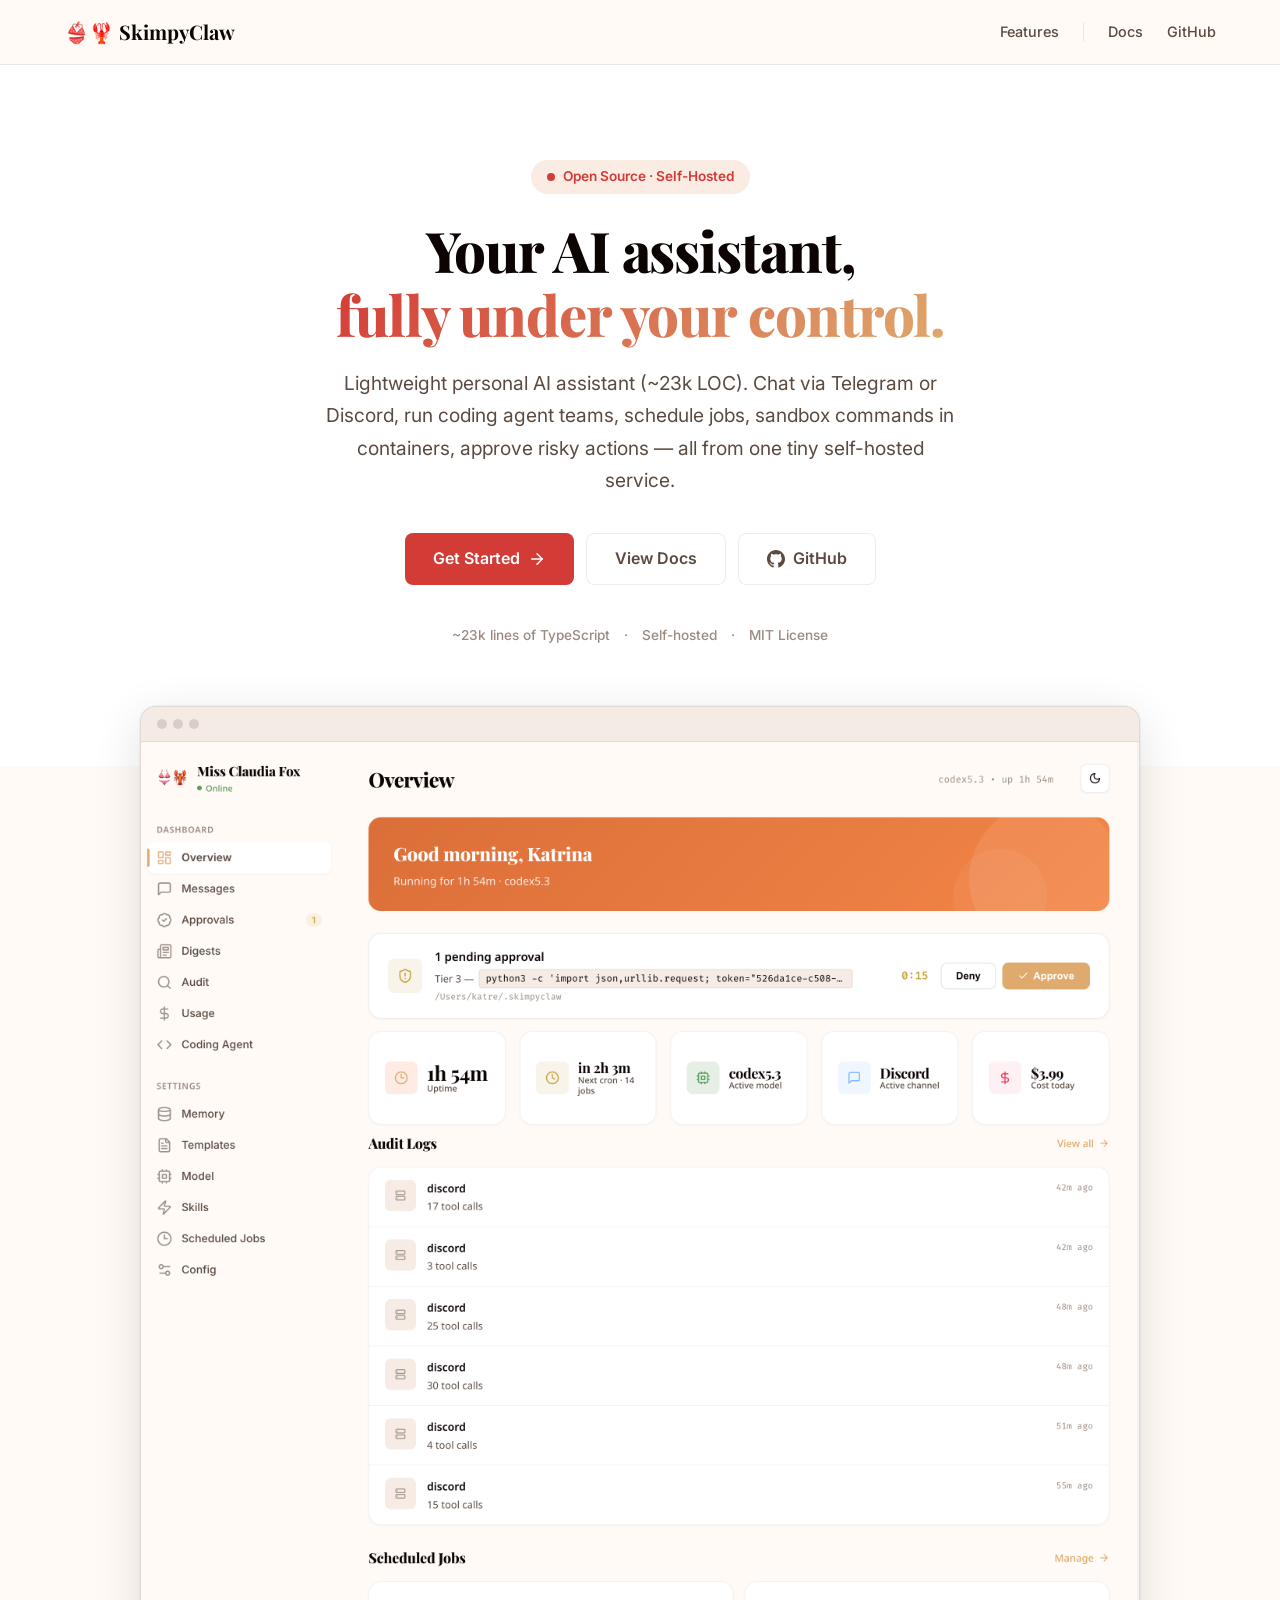
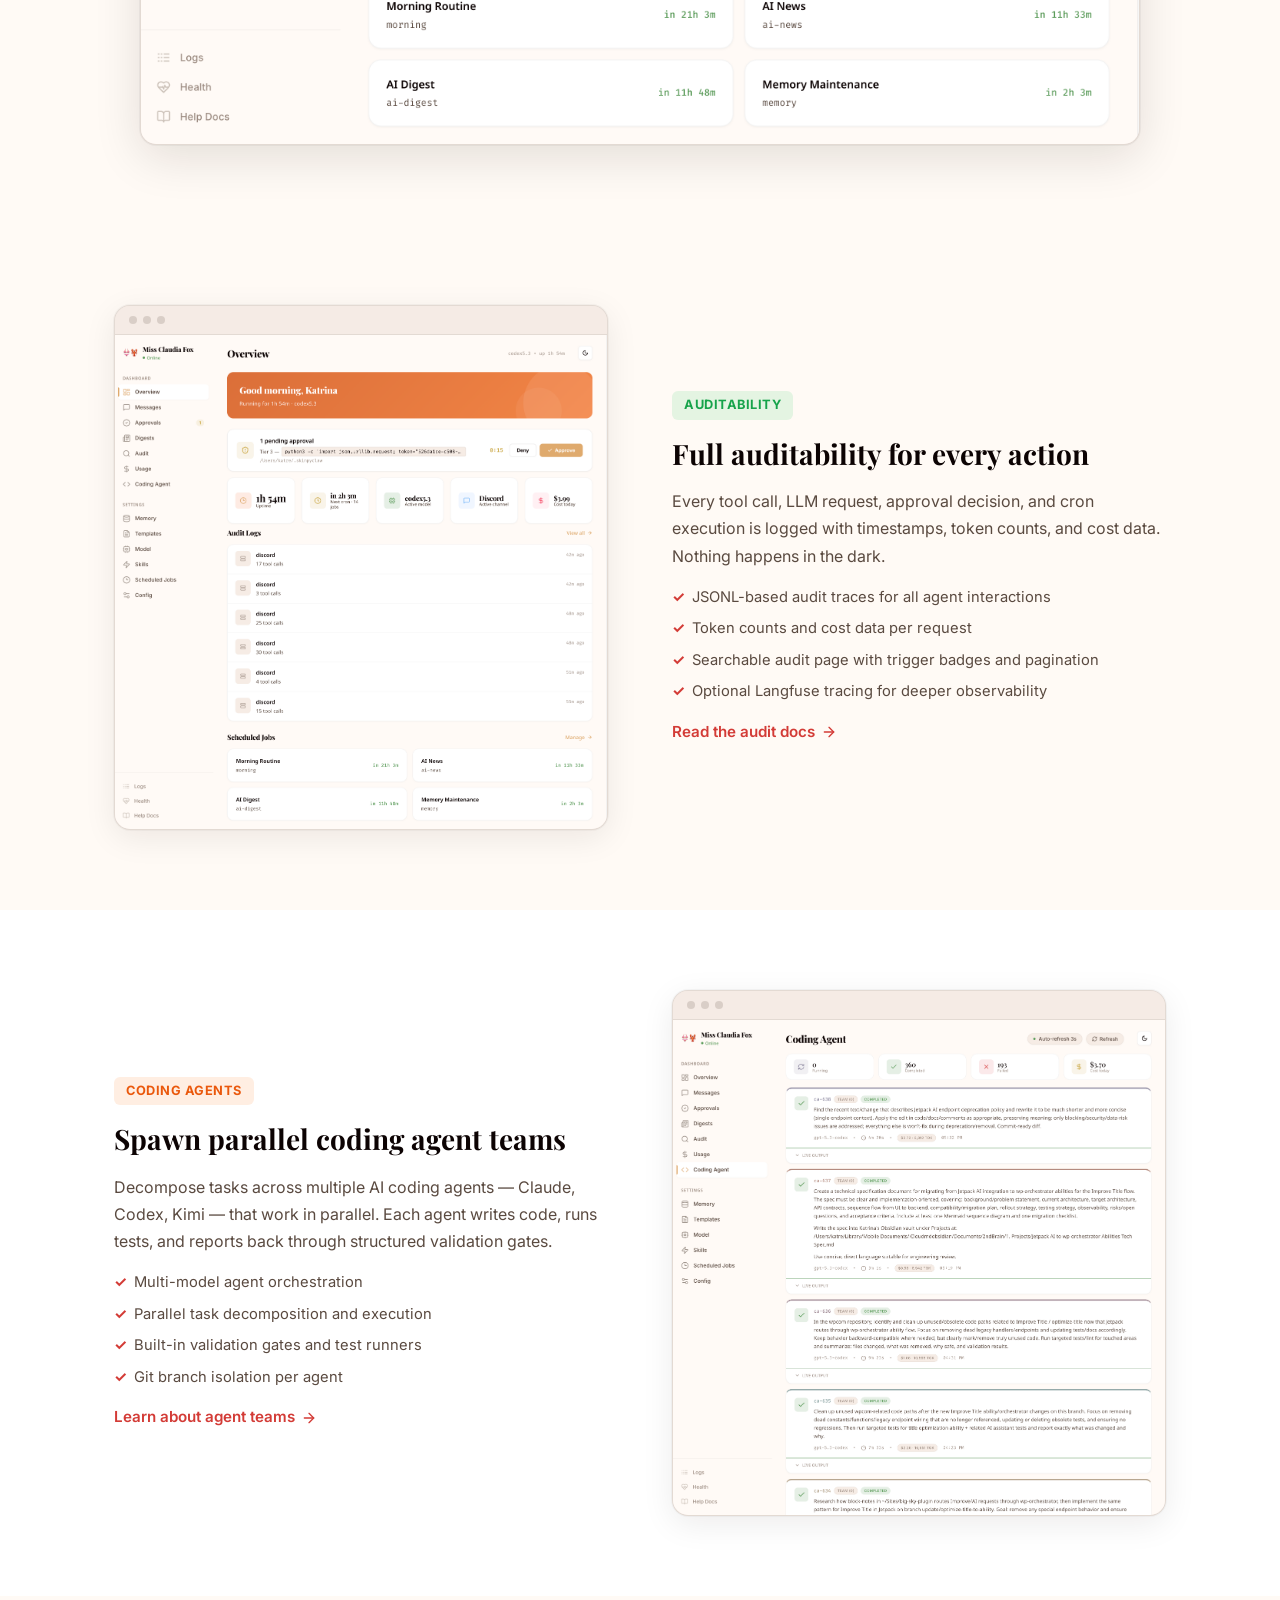
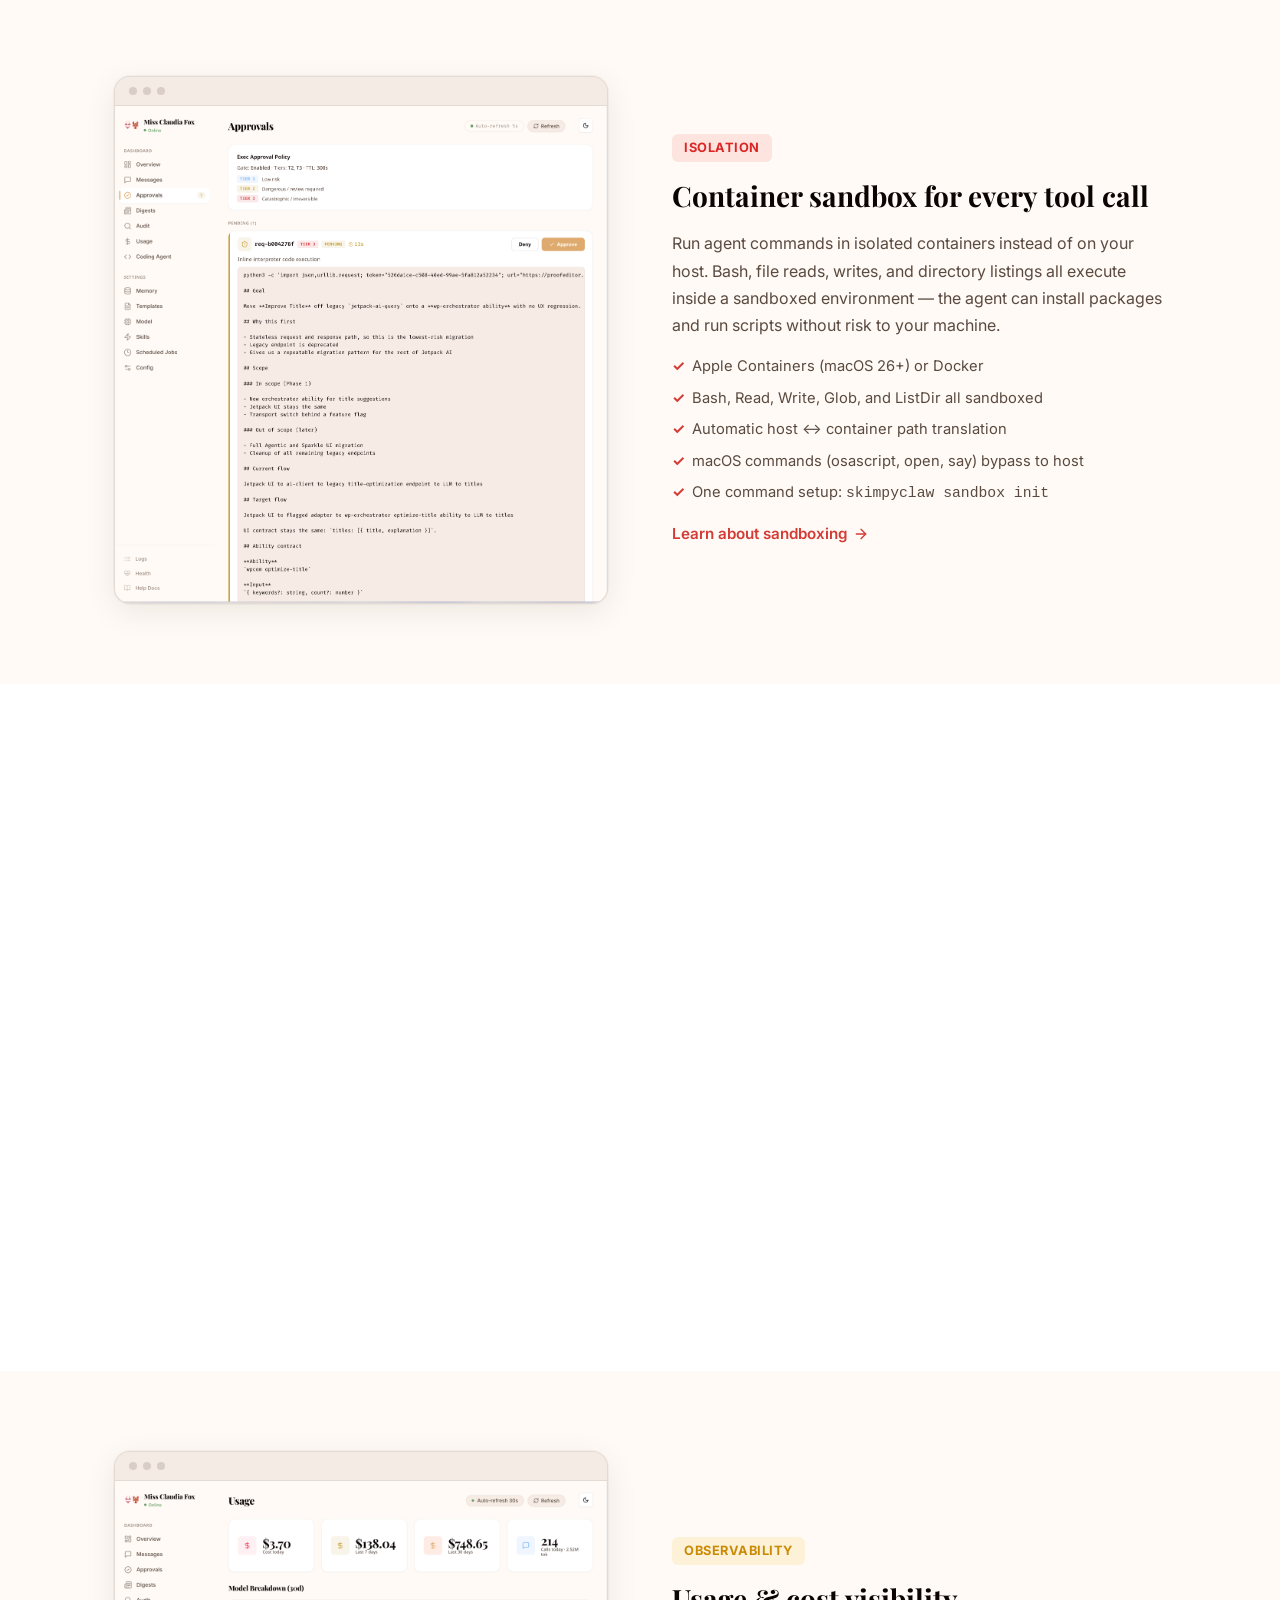
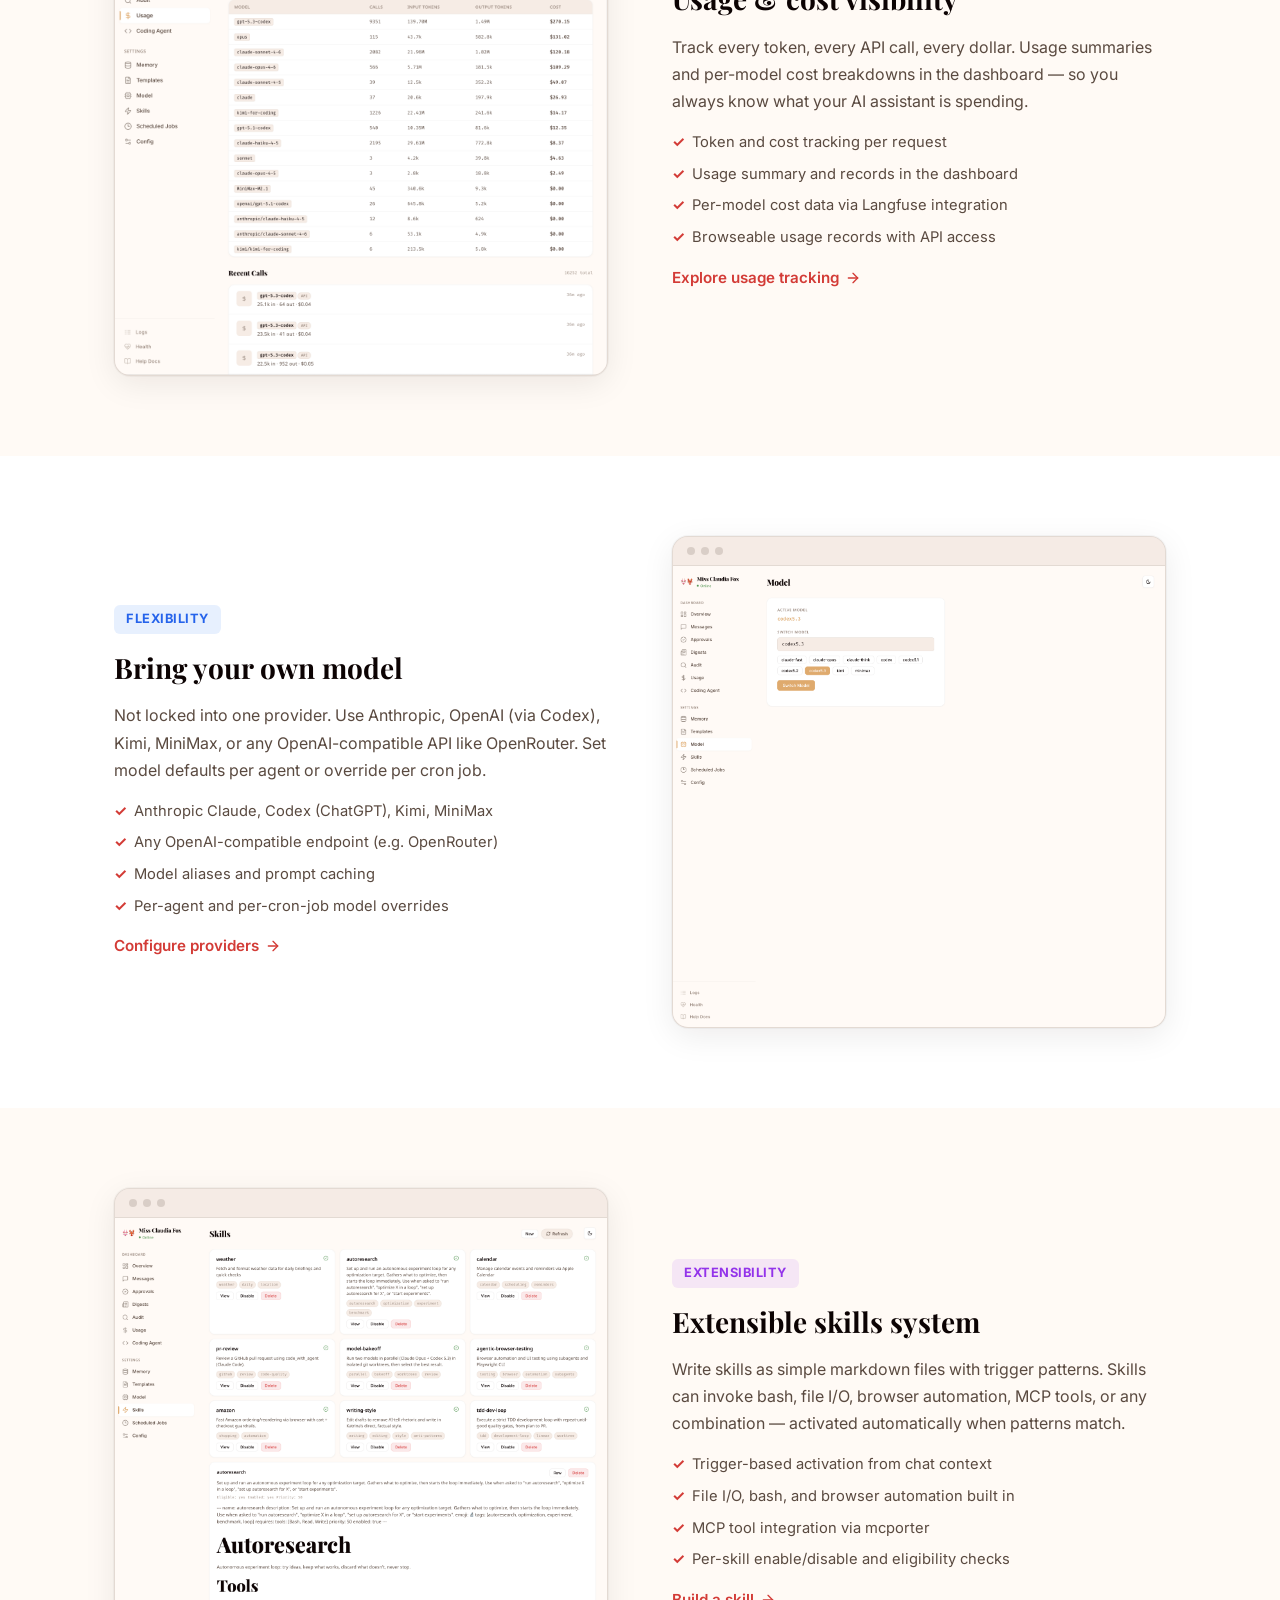
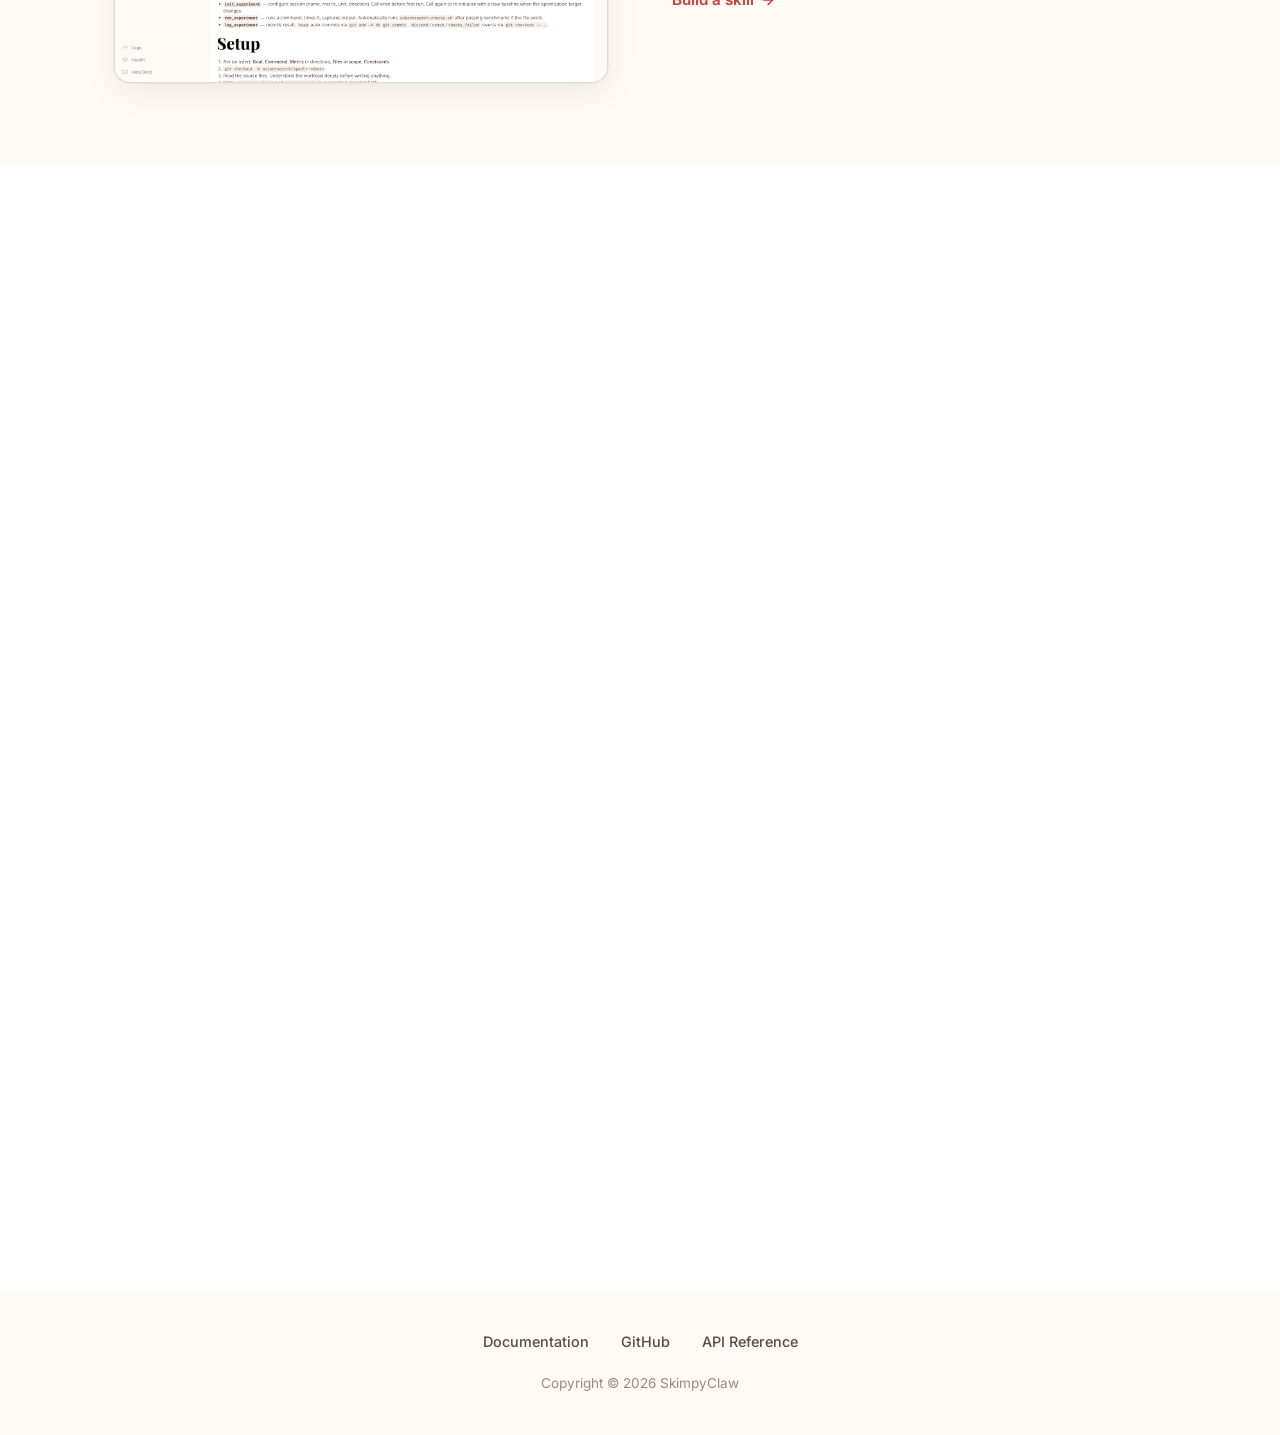
==== commit a4937d05: "feat: add sandbox isolation section to homepage - New Sandbox feature section with container isolati" ====
--- a/index.html
+++ b/index.html
@@ -42,7 +42,7 @@
       Your AI assistant,<br><span class="gradient">fully under your control.</span>
     </h1>
     <p class="hero-tagline">
-      Lightweight personal AI assistant (~23k LOC). Chat via Telegram or Discord, run coding agent teams, schedule jobs, approve risky commands — all from one tiny self-hosted service.
+      Lightweight personal AI assistant (~23k LOC). Chat via Telegram or Discord, run coding agent teams, schedule jobs, sandbox commands in containers, approve risky actions — all from one tiny self-hosted service.
     </p>
     <div class="hero-actions">
       <a href="https://docs.skimpyclaw.xyz/guide/" class="btn btn-brand">
@@ -144,20 +144,55 @@
     </div>
   </section>
 
-  <!-- Feature 3: Human Approvals -->
+  <!-- Feature 3: Sandbox Isolation -->
+  <section class="feature-section" id="sandbox">
+    <div class="container reveal">
+      <div class="feature-content">
+        <span class="feature-label red">Isolation</span>
+        <h2>Container sandbox for every tool call</h2>
+        <p>
+          Run agent commands in isolated containers instead of on your host. Bash, file reads, writes, and directory listings all execute inside a sandboxed environment — the agent can install packages and run scripts without risk to your machine.
+        </p>
+        <ul>
+          <li>Apple Containers (macOS 26+) or Docker</li>
+          <li>Bash, Read, Write, Glob, and ListDir all sandboxed</li>
+          <li>Automatic host ↔ container path translation</li>
+          <li>macOS commands (osascript, open, say) bypass to host</li>
+          <li>One command setup: <code>skimpyclaw sandbox init</code></li>
+        </ul>
+        <a href="https://docs.skimpyclaw.xyz/guide/sandbox.html" class="feature-link">
+          Learn about sandboxing
+          <svg viewBox="0 0 24 24" fill="none" stroke="currentColor" stroke-width="2" stroke-linecap="round" stroke-linejoin="round"><line x1="5" y1="12" x2="19" y2="12"/><polyline points="12 5 19 12 12 19"/></svg>
+        </a>
+      </div>
+      <div class="feature-visual">
+        <div class="screenshot-card">
+          <div class="card-topbar">
+            <span class="card-dot"></span>
+            <span class="card-dot"></span>
+            <span class="card-dot"></span>
+          </div>
+          <img src="images/approvals.png" alt="SkimpyClaw sandbox and security controls" loading="lazy">
+        </div>
+      </div>
+    </div>
+  </section>
+
+  <!-- Feature 4: Human Approvals -->
   <section class="feature-section" id="approvals">
     <div class="container reveal">
       <div class="feature-content">
         <span class="feature-label red">Security</span>
         <h2>Human approvals for risky commands</h2>
         <p>
-          Tier-based risk classification for every bash command. Low-risk commands run automatically. Dangerous ones require explicit human approval via Telegram or Discord before execution.
+          Tier-based risk classification for every bash command. Low-risk commands run automatically. Dangerous ones require explicit human approval via Telegram or Discord before execution — even inside the sandbox.
         </p>
         <ul>
           <li>Three-tier risk classification (informational, approval-required, dangerous)</li>
           <li>Approve or deny commands from Telegram or Discord</li>
           <li>Configurable TTL — unanswered approvals expire automatically</li>
           <li>Full audit trail of every approval decision</li>
+          <li>Works with sandbox — approval happens before container execution</li>
         </ul>
         <a href="https://docs.skimpyclaw.xyz/guide/exec-approval.html" class="feature-link">
           See approval tiers
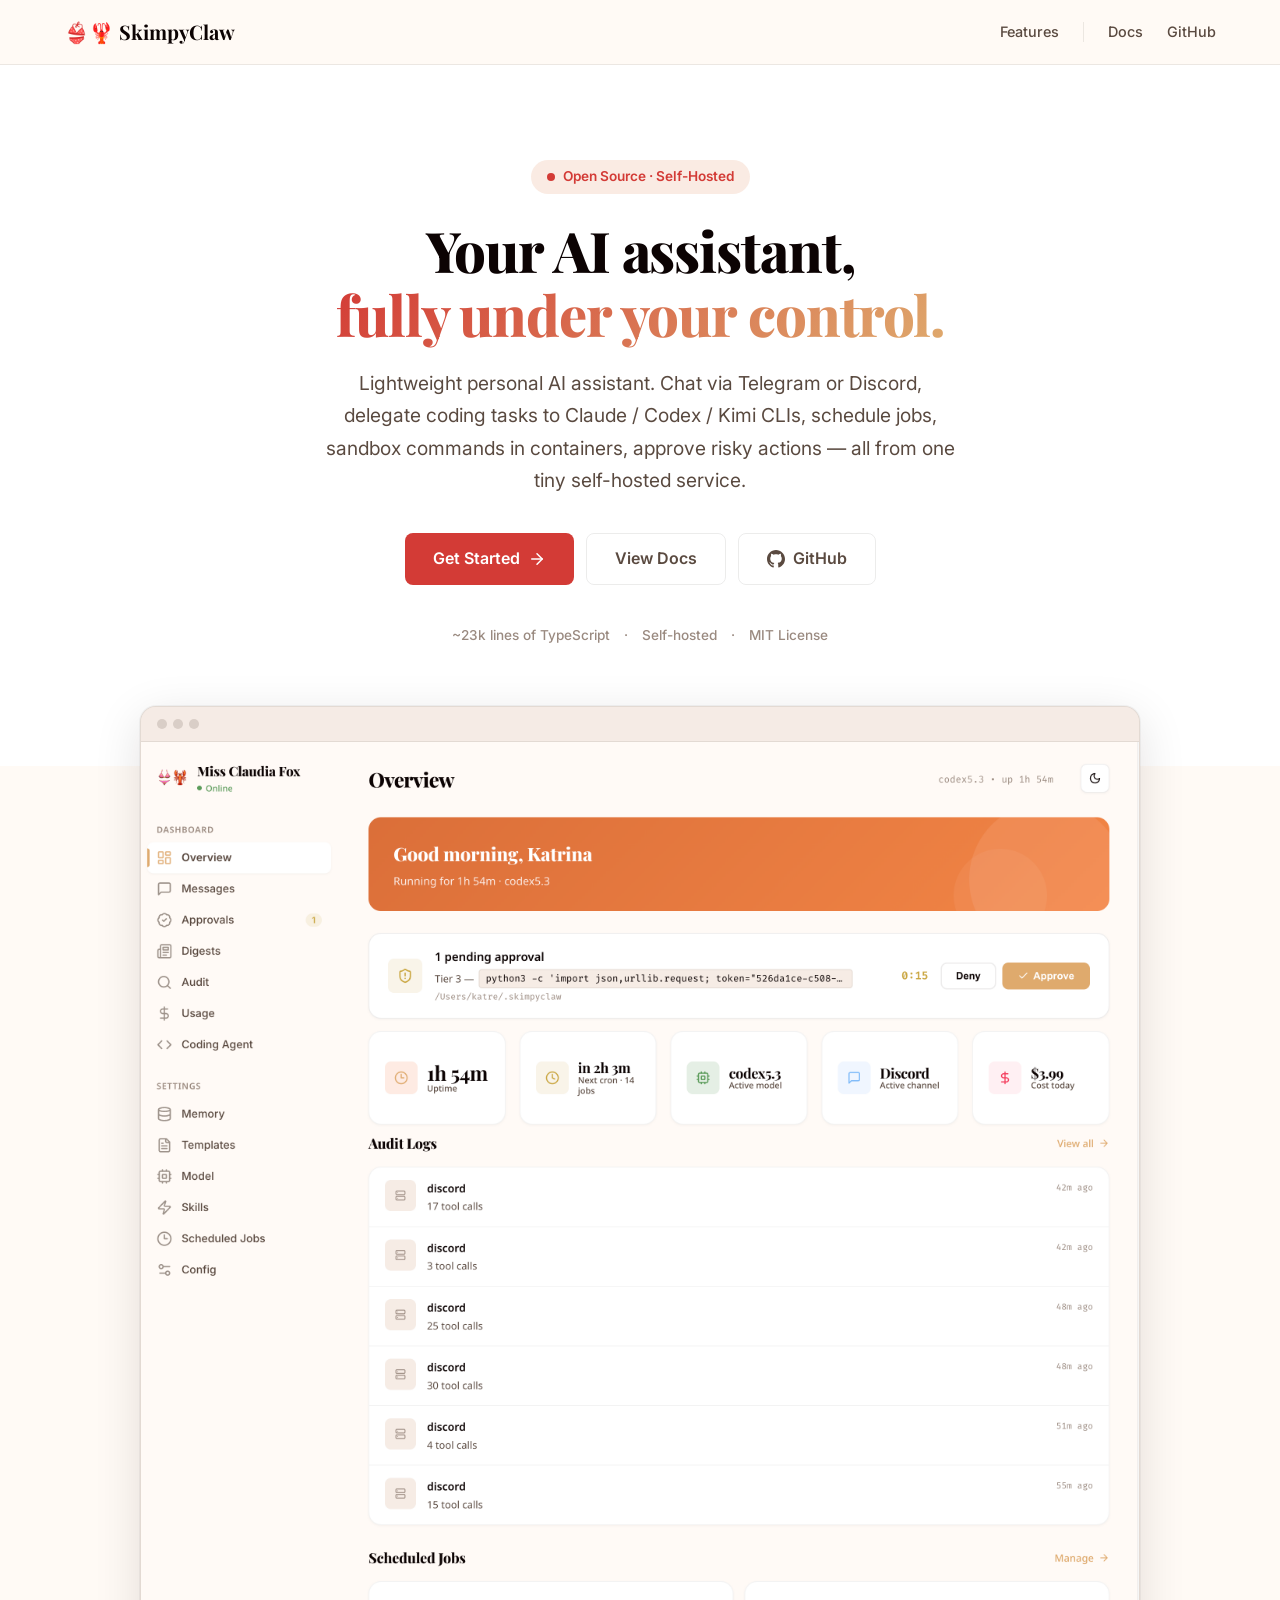
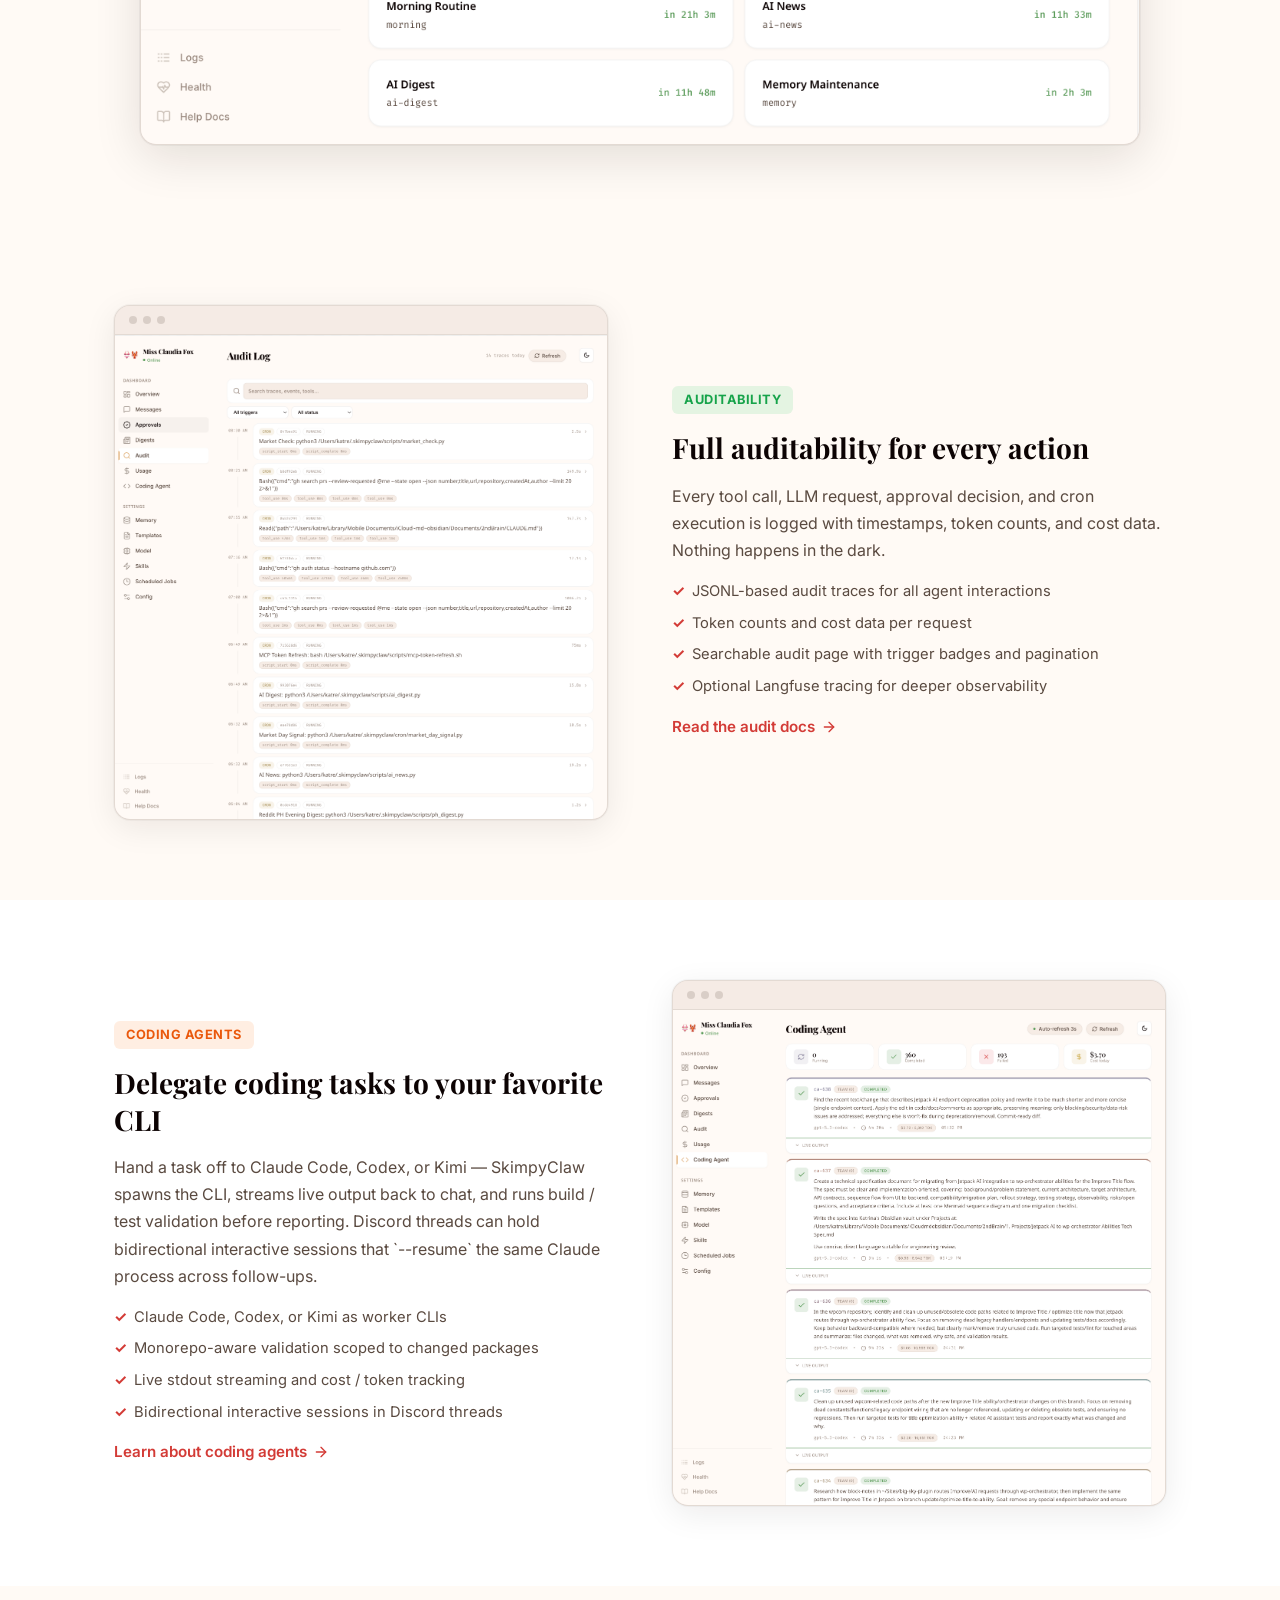
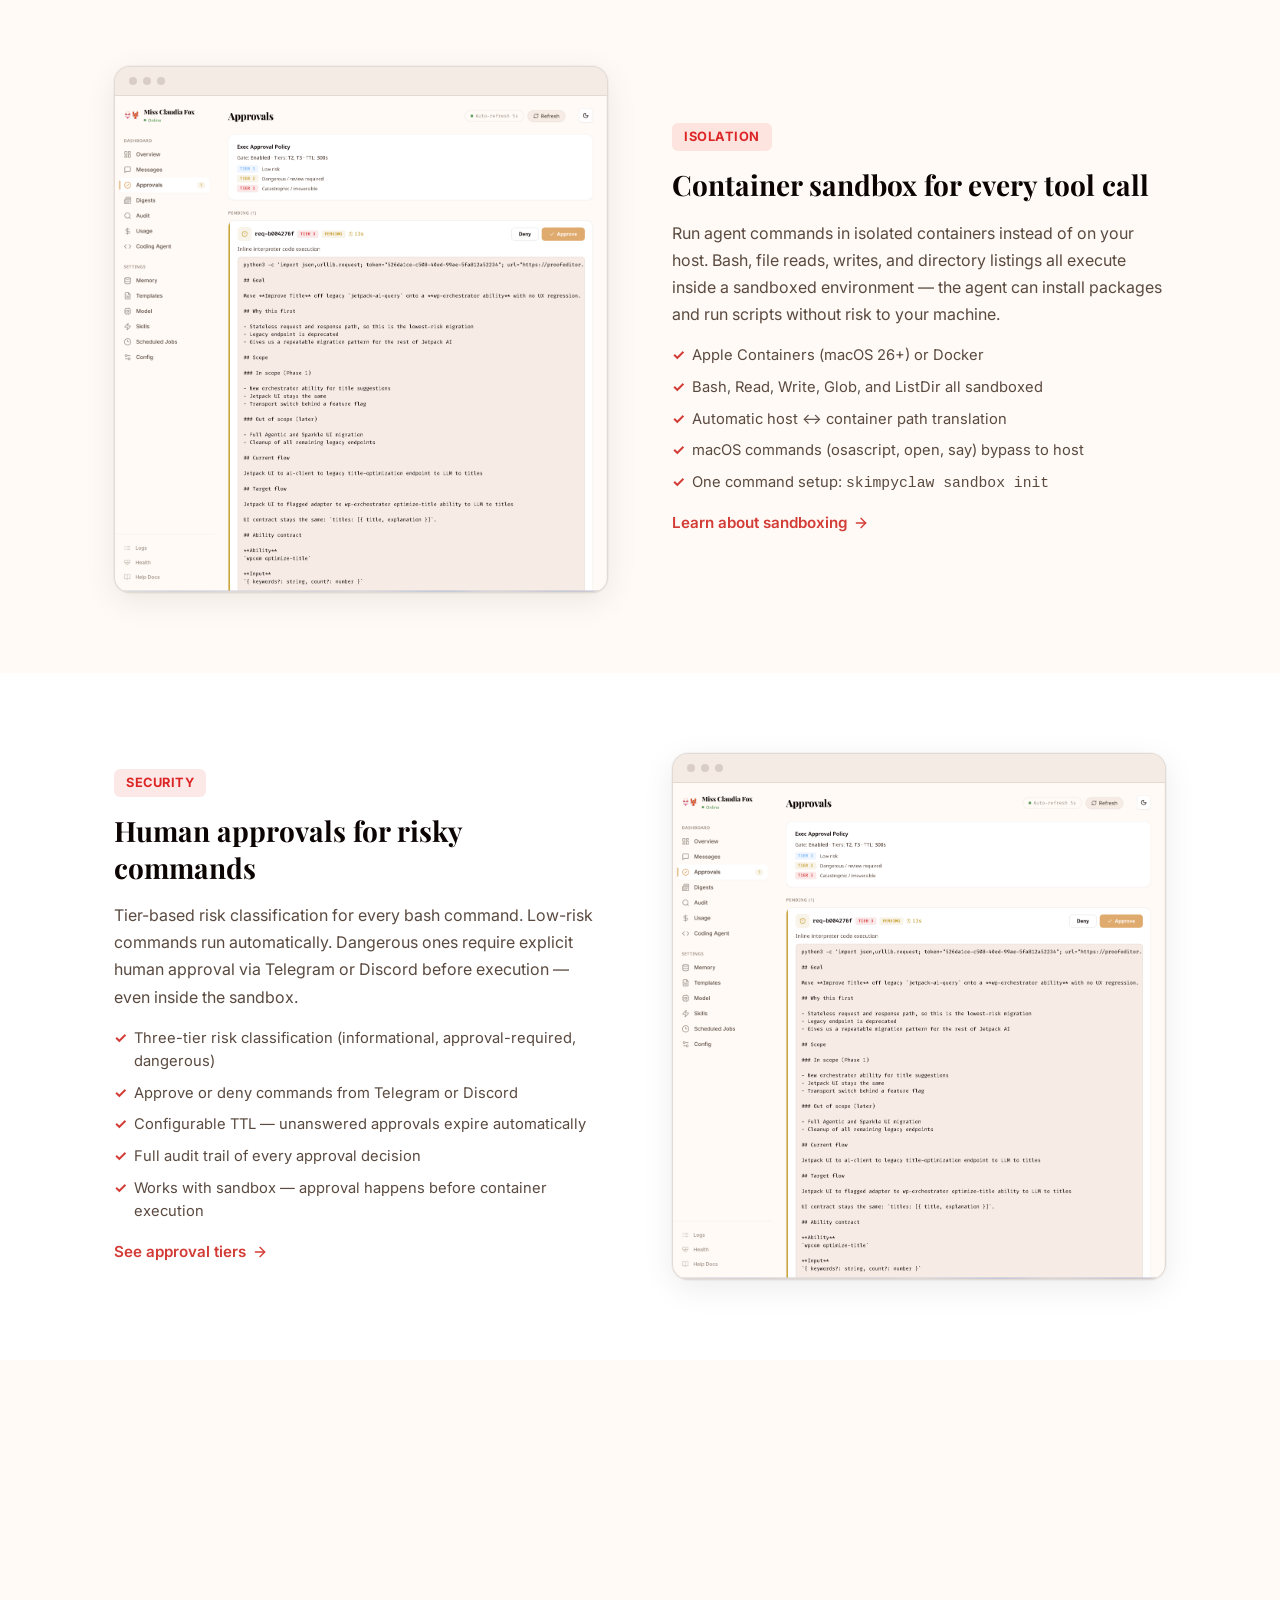
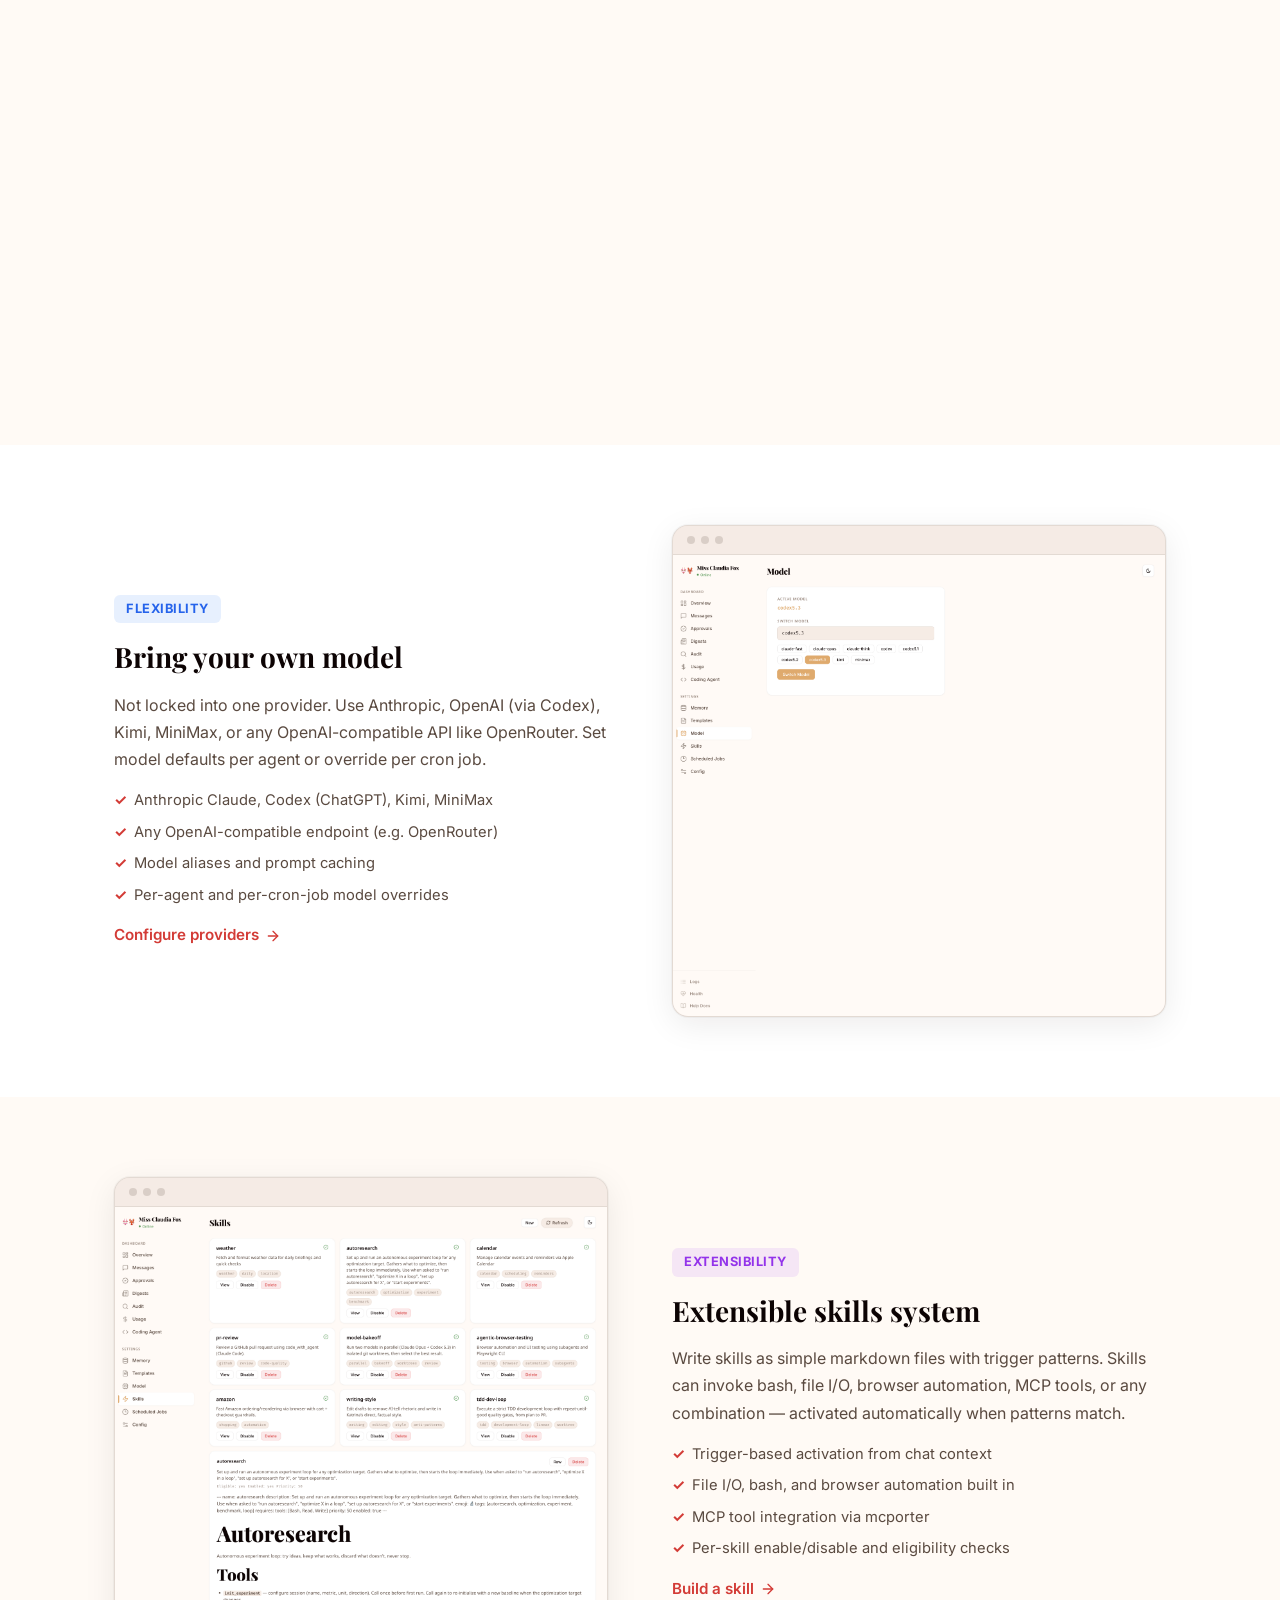
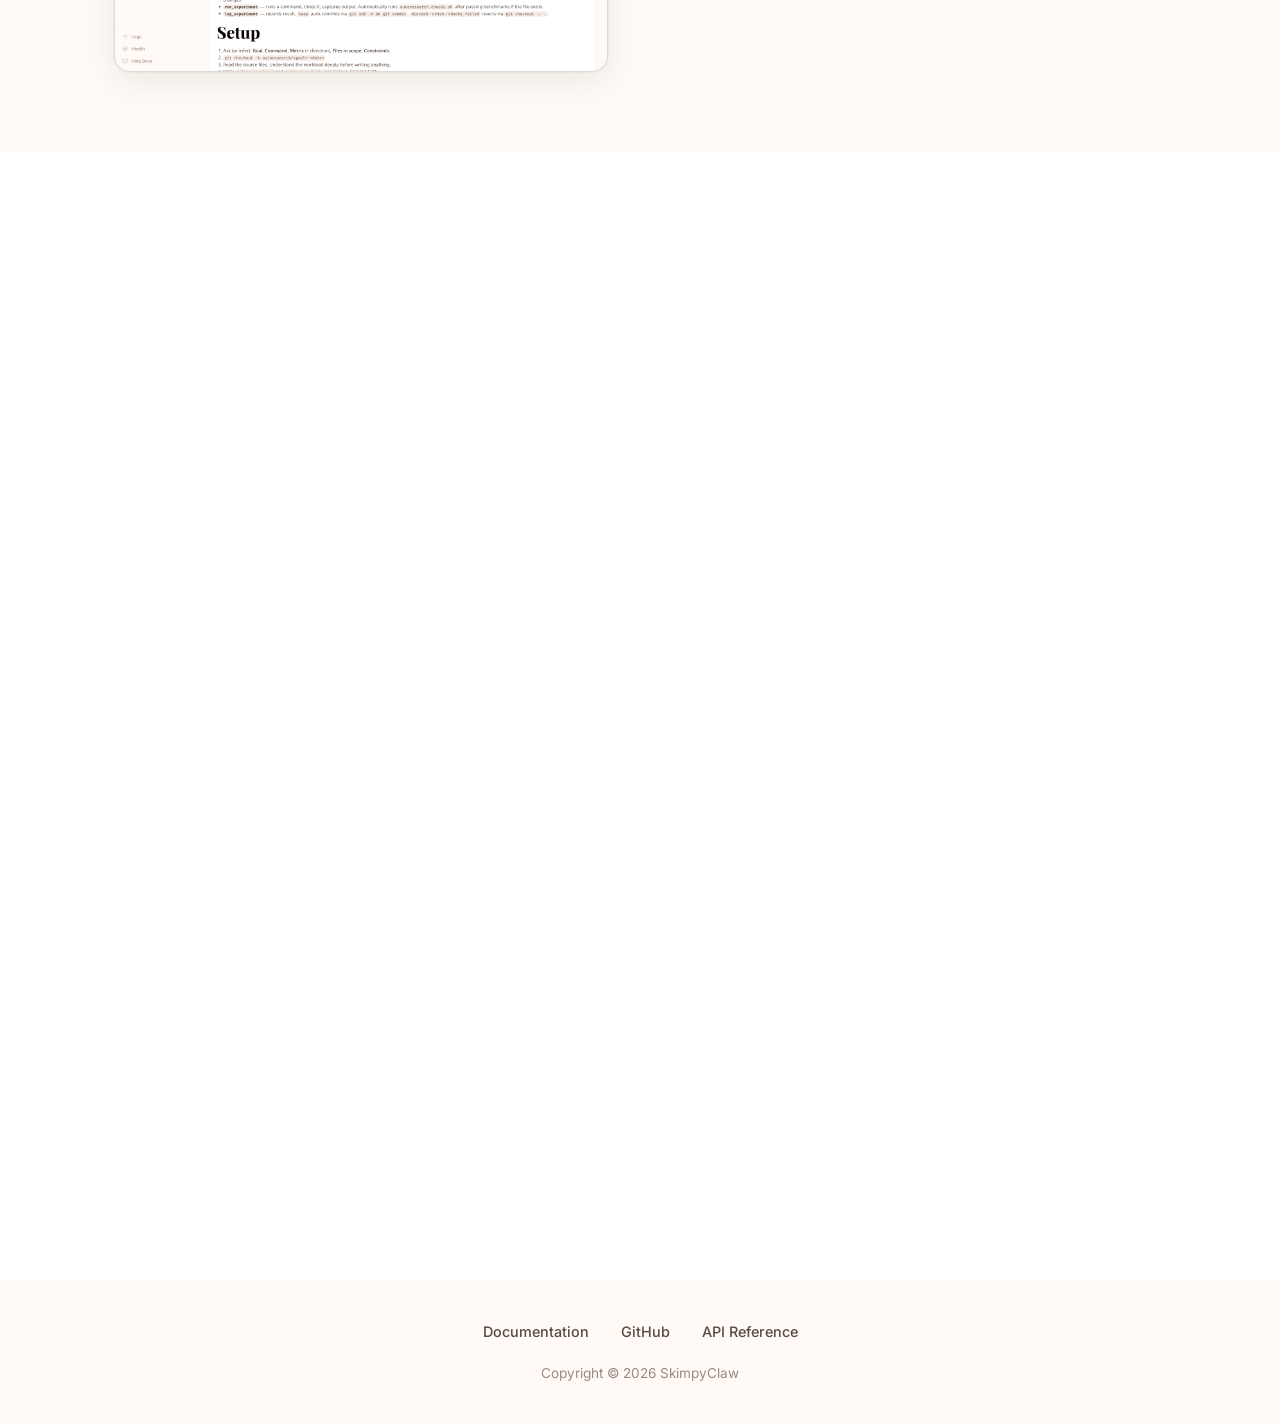
==== commit d8af985c: "Update coding-agents section; reformat index.html Coding agents section rewritten for the current fe" ====
--- a/index.html
+++ b/index.html
@@ -1,378 +1,596 @@
-<!DOCTYPE html>
+<!doctype html>
 <html lang="en">
-<head>
-  <meta charset="UTF-8">
-  <meta name="viewport" content="width=device-width, initial-scale=1.0">
-  <title>SkimpyClaw — Personal AI Assistant</title>
-  <meta name="description" content="Lightweight personal AI assistant (~23k LOC). Runs locally. Telegram, Discord, scheduled tasks, coding agent teams, and a web dashboard — all in one tiny service.">
-  <meta name="theme-color" content="#d33b36">
-  <meta property="og:title" content="SkimpyClaw">
-  <meta property="og:description" content="Lightweight personal AI assistant. Runs locally.">
-  <meta property="og:type" content="website">
-  <meta property="og:url" content="https://skimpyclaw.xyz">
-  <meta name="twitter:card" content="summary_large_image">
-  <link rel="icon" type="image/svg+xml" href="data:image/svg+xml,<svg xmlns='http://www.w3.org/2000/svg' viewBox='0 0 100 100'><text y='.9em' font-size='90'>👙</text></svg>">
-  <link rel="preconnect" href="https://fonts.googleapis.com">
-  <link rel="preconnect" href="https://fonts.gstatic.com" crossorigin>
-  <link href="https://fonts.googleapis.com/css2?family=Inter:wght@400;500;600;700;800&family=JetBrains+Mono:wght@400;500&family=Playfair+Display:wght@600;700;800&display=swap" rel="stylesheet">
-  <link rel="stylesheet" href="styles.css">
-</head>
-<body>
-
-  <!-- Navigation -->
-  <nav>
-    <div class="nav-inner">
-      <a href="/" class="nav-brand">👙🦞 SkimpyClaw</a>
-      <div class="nav-links">
-        <a href="#auditability">Features</a>
-        <div class="nav-divider"></div>
-        <a href="https://docs.skimpyclaw.xyz">Docs</a>
+  <head>
+    <meta charset="UTF-8" />
+    <meta name="viewport" content="width=device-width, initial-scale=1.0" />
+    <title>SkimpyClaw — Personal AI Assistant</title>
+    <meta
+      name="description"
+      content="Lightweight personal AI assistant. Runs locally. Telegram, Discord, scheduled tasks, coding agents, and a web dashboard — all in one tiny service."
+    />
+    <meta name="theme-color" content="#d33b36" />
+    <meta property="og:title" content="SkimpyClaw" />
+    <meta
+      property="og:description"
+      content="Lightweight personal AI assistant. Runs locally."
+    />
+    <meta property="og:type" content="website" />
+    <meta property="og:url" content="https://skimpyclaw.xyz" />
+    <meta name="twitter:card" content="summary_large_image" />
+    <link
+      rel="icon"
+      type="image/svg+xml"
+      href="data:image/svg+xml,<svg xmlns='http://www.w3.org/2000/svg' viewBox='0 0 100 100'><text y='.9em' font-size='90'>👙</text></svg>"
+    />
+    <link rel="preconnect" href="https://fonts.googleapis.com" />
+    <link rel="preconnect" href="https://fonts.gstatic.com" crossorigin />
+    <link
+      href="https://fonts.googleapis.com/css2?family=Inter:wght@400;500;600;700;800&family=JetBrains+Mono:wght@400;500&family=Playfair+Display:wght@600;700;800&display=swap"
+      rel="stylesheet"
+    />
+    <link rel="stylesheet" href="styles.css" />
+  </head>
+  <body>
+    <!-- Navigation -->
+    <nav>
+      <div class="nav-inner">
+        <a href="/" class="nav-brand">👙🦞 SkimpyClaw</a>
+        <div class="nav-links">
+          <a href="#auditability">Features</a>
+          <div class="nav-divider"></div>
+          <a href="https://docs.skimpyclaw.xyz">Docs</a>
+          <a href="https://github.com/kat3samsin/skimpyclaw">GitHub</a>
+        </div>
+      </div>
+    </nav>
+
+    <!-- Hero -->
+    <section class="hero">
+      <div class="hero-badge">
+        <span class="dot"></span>
+        Open Source &middot; Self-Hosted
+      </div>
+      <h1 class="hero-title">
+        Your AI assistant,<br /><span class="gradient"
+          >fully under your control.</span
+        >
+      </h1>
+      <p class="hero-tagline">
+        Lightweight personal AI assistant. Chat via Telegram or Discord,
+        delegate coding tasks to Claude / Codex / Kimi CLIs, schedule jobs,
+        sandbox commands in containers, approve risky actions — all from one
+        tiny self-hosted service.
+      </p>
+      <div class="hero-actions">
+        <a href="https://docs.skimpyclaw.xyz/guide/" class="btn btn-brand">
+          Get Started
+          <svg
+            viewBox="0 0 24 24"
+            fill="none"
+            stroke="currentColor"
+            stroke-width="2"
+            stroke-linecap="round"
+            stroke-linejoin="round"
+          >
+            <line x1="5" y1="12" x2="19" y2="12" />
+            <polyline points="12 5 19 12 12 19" />
+          </svg>
+        </a>
+        <a href="https://docs.skimpyclaw.xyz" class="btn btn-ghost">
+          View Docs
+        </a>
+        <a
+          href="https://github.com/kat3samsin/skimpyclaw"
+          class="btn btn-ghost"
+        >
+          <svg viewBox="0 0 24 24" fill="currentColor">
+            <path
+              d="M12 0c-6.626 0-12 5.373-12 12 0 5.302 3.438 9.8 8.207 11.387.599.111.793-.261.793-.577v-2.234c-3.338.726-4.033-1.416-4.033-1.416-.546-1.387-1.333-1.756-1.333-1.756-1.089-.745.083-.729.083-.729 1.205.084 1.839 1.237 1.839 1.237 1.07 1.834 2.807 1.304 3.492.997.107-.775.418-1.305.762-1.604-2.665-.305-5.467-1.334-5.467-5.931 0-1.311.469-2.381 1.236-3.221-.124-.303-.535-1.524.117-3.176 0 0 1.008-.322 3.301 1.23.957-.266 1.983-.399 3.003-.404 1.02.005 2.047.138 3.006.404 2.291-1.552 3.297-1.23 3.297-1.23.653 1.653.242 2.874.118 3.176.77.84 1.235 1.911 1.235 3.221 0 4.609-2.807 5.624-5.479 5.921.43.372.823 1.102.823 2.222v3.293c0 .319.192.694.801.576 4.765-1.589 8.199-6.086 8.199-11.386 0-6.627-5.373-12-12-12z"
+            />
+          </svg>
+          GitHub
+        </a>
+      </div>
+      <div class="hero-meta">
+        <span>~23k lines of TypeScript</span>
+        <span>Self-hosted</span>
+        <span>MIT License</span>
+      </div>
+    </section>
+
+    <!-- Dashboard Screenshot -->
+    <section class="screenshot-section">
+      <div class="screenshot-container reveal">
+        <div class="screenshot-frame">
+          <div class="screenshot-topbar">
+            <span class="screenshot-dot"></span>
+            <span class="screenshot-dot"></span>
+            <span class="screenshot-dot"></span>
+          </div>
+          <img
+            src="images/dashboard.png"
+            alt="SkimpyClaw Web Dashboard"
+            loading="lazy"
+          />
+        </div>
+      </div>
+    </section>
+
+    <!-- Feature 1: Full Auditability -->
+    <section class="feature-section" id="auditability">
+      <div class="container reveal">
+        <div class="feature-content">
+          <span class="feature-label green">Auditability</span>
+          <h2>Full auditability for every action</h2>
+          <p>
+            Every tool call, LLM request, approval decision, and cron execution
+            is logged with timestamps, token counts, and cost data. Nothing
+            happens in the dark.
+          </p>
+          <ul>
+            <li>JSONL-based audit traces for all agent interactions</li>
+            <li>Token counts and cost data per request</li>
+            <li>Searchable audit page with trigger badges and pagination</li>
+            <li>Optional Langfuse tracing for deeper observability</li>
+          </ul>
+          <a
+            href="https://docs.skimpyclaw.xyz/guide/dashboard.html"
+            class="feature-link"
+          >
+            Read the audit docs
+            <svg
+              viewBox="0 0 24 24"
+              fill="none"
+              stroke="currentColor"
+              stroke-width="2"
+              stroke-linecap="round"
+              stroke-linejoin="round"
+            >
+              <line x1="5" y1="12" x2="19" y2="12" />
+              <polyline points="12 5 19 12 12 19" />
+            </svg>
+          </a>
+        </div>
+        <div class="feature-visual">
+          <div class="screenshot-card">
+            <div class="card-topbar">
+              <span class="card-dot"></span>
+              <span class="card-dot"></span>
+              <span class="card-dot"></span>
+            </div>
+            <img
+              src="images/audit.png"
+              alt="SkimpyClaw dashboard showing audit logs, tool calls, and cost tracking"
+              loading="lazy"
+            />
+          </div>
+        </div>
+      </div>
+    </section>
+
+    <!-- Feature 2: Coding Agents -->
+    <section class="feature-section" id="coding-agents">
+      <div class="container reveal">
+        <div class="feature-content">
+          <span class="feature-label orange">Coding Agents</span>
+          <h2>Delegate coding tasks to your favorite CLI</h2>
+          <p>
+            Hand a task off to Claude Code, Codex, or Kimi — SkimpyClaw spawns
+            the CLI, streams live output back to chat, and runs build / test
+            validation before reporting. Discord threads can hold bidirectional
+            interactive sessions that `--resume` the same Claude process across
+            follow-ups.
+          </p>
+          <ul>
+            <li>Claude Code, Codex, or Kimi as worker CLIs</li>
+            <li>Monorepo-aware validation scoped to changed packages</li>
+            <li>Live stdout streaming and cost / token tracking</li>
+            <li>Bidirectional interactive sessions in Discord threads</li>
+          </ul>
+          <a
+            href="https://docs.skimpyclaw.xyz/guide/coding-agents.html"
+            class="feature-link"
+          >
+            Learn about coding agents
+            <svg
+              viewBox="0 0 24 24"
+              fill="none"
+              stroke="currentColor"
+              stroke-width="2"
+              stroke-linecap="round"
+              stroke-linejoin="round"
+            >
+              <line x1="5" y1="12" x2="19" y2="12" />
+              <polyline points="12 5 19 12 12 19" />
+            </svg>
+          </a>
+        </div>
+        <div class="feature-visual">
+          <div class="screenshot-card">
+            <div class="card-topbar">
+              <span class="card-dot"></span>
+              <span class="card-dot"></span>
+              <span class="card-dot"></span>
+            </div>
+            <img
+              src="images/coding-agent.png"
+              alt="SkimpyClaw coding agent dashboard screenshot showing live task output and validation results"
+              loading="lazy"
+            />
+          </div>
+        </div>
+      </div>
+    </section>
+
+    <!-- Feature 3: Sandbox Isolation -->
+    <section class="feature-section" id="sandbox">
+      <div class="container reveal">
+        <div class="feature-content">
+          <span class="feature-label red">Isolation</span>
+          <h2>Container sandbox for every tool call</h2>
+          <p>
+            Run agent commands in isolated containers instead of on your host.
+            Bash, file reads, writes, and directory listings all execute inside
+            a sandboxed environment — the agent can install packages and run
+            scripts without risk to your machine.
+          </p>
+          <ul>
+            <li>Apple Containers (macOS 26+) or Docker</li>
+            <li>Bash, Read, Write, Glob, and ListDir all sandboxed</li>
+            <li>Automatic host ↔ container path translation</li>
+            <li>macOS commands (osascript, open, say) bypass to host</li>
+            <li>One command setup: <code>skimpyclaw sandbox init</code></li>
+          </ul>
+          <a
+            href="https://docs.skimpyclaw.xyz/guide/sandbox.html"
+            class="feature-link"
+          >
+            Learn about sandboxing
+            <svg
+              viewBox="0 0 24 24"
+              fill="none"
+              stroke="currentColor"
+              stroke-width="2"
+              stroke-linecap="round"
+              stroke-linejoin="round"
+            >
+              <line x1="5" y1="12" x2="19" y2="12" />
+              <polyline points="12 5 19 12 12 19" />
+            </svg>
+          </a>
+        </div>
+        <div class="feature-visual">
+          <div class="screenshot-card">
+            <div class="card-topbar">
+              <span class="card-dot"></span>
+              <span class="card-dot"></span>
+              <span class="card-dot"></span>
+            </div>
+            <img
+              src="images/approvals.png"
+              alt="SkimpyClaw sandbox and security controls"
+              loading="lazy"
+            />
+          </div>
+        </div>
+      </div>
+    </section>
+
+    <!-- Feature 4: Human Approvals -->
+    <section class="feature-section" id="approvals">
+      <div class="container reveal">
+        <div class="feature-content">
+          <span class="feature-label red">Security</span>
+          <h2>Human approvals for risky commands</h2>
+          <p>
+            Tier-based risk classification for every bash command. Low-risk
+            commands run automatically. Dangerous ones require explicit human
+            approval via Telegram or Discord before execution — even inside the
+            sandbox.
+          </p>
+          <ul>
+            <li>
+              Three-tier risk classification (informational, approval-required,
+              dangerous)
+            </li>
+            <li>Approve or deny commands from Telegram or Discord</li>
+            <li>
+              Configurable TTL — unanswered approvals expire automatically
+            </li>
+            <li>Full audit trail of every approval decision</li>
+            <li>
+              Works with sandbox — approval happens before container execution
+            </li>
+          </ul>
+          <a
+            href="https://docs.skimpyclaw.xyz/guide/exec-approval.html"
+            class="feature-link"
+          >
+            See approval tiers
+            <svg
+              viewBox="0 0 24 24"
+              fill="none"
+              stroke="currentColor"
+              stroke-width="2"
+              stroke-linecap="round"
+              stroke-linejoin="round"
+            >
+              <line x1="5" y1="12" x2="19" y2="12" />
+              <polyline points="12 5 19 12 12 19" />
+            </svg>
+          </a>
+        </div>
+        <div class="feature-visual">
+          <div class="screenshot-card">
+            <div class="card-topbar">
+              <span class="card-dot"></span>
+              <span class="card-dot"></span>
+              <span class="card-dot"></span>
+            </div>
+            <img
+              src="images/approvals.png"
+              alt="Command approval queue with risk tiers and approve or deny actions"
+              loading="lazy"
+            />
+          </div>
+        </div>
+      </div>
+    </section>
+
+    <!-- Feature 4: Usage & Cost Visibility -->
+    <section class="feature-section" id="usage">
+      <div class="container reveal">
+        <div class="feature-content">
+          <span class="feature-label yellow">Observability</span>
+          <h2>Usage &amp; cost visibility</h2>
+          <p>
+            Track every token, every API call, every dollar. Usage summaries and
+            per-model cost breakdowns in the dashboard — so you always know what
+            your AI assistant is spending.
+          </p>
+          <ul>
+            <li>Token and cost tracking per request</li>
+            <li>Usage summary and records in the dashboard</li>
+            <li>Per-model cost data via Langfuse integration</li>
+            <li>Browseable usage records with API access</li>
+          </ul>
+          <a
+            href="https://docs.skimpyclaw.xyz/guide/dashboard.html#usage"
+            class="feature-link"
+          >
+            Explore usage tracking
+            <svg
+              viewBox="0 0 24 24"
+              fill="none"
+              stroke="currentColor"
+              stroke-width="2"
+              stroke-linecap="round"
+              stroke-linejoin="round"
+            >
+              <line x1="5" y1="12" x2="19" y2="12" />
+              <polyline points="12 5 19 12 12 19" />
+            </svg>
+          </a>
+        </div>
+        <div class="feature-visual">
+          <div class="screenshot-card">
+            <div class="card-topbar">
+              <span class="card-dot"></span>
+              <span class="card-dot"></span>
+              <span class="card-dot"></span>
+            </div>
+            <img
+              src="images/usage.png"
+              alt="SkimpyClaw usage dashboard with costs, model breakdown, and recent calls"
+              loading="lazy"
+            />
+          </div>
+        </div>
+      </div>
+    </section>
+
+    <!-- Feature 5: BYO Model -->
+    <section class="feature-section" id="byo-model">
+      <div class="container reveal">
+        <div class="feature-content">
+          <span class="feature-label blue">Flexibility</span>
+          <h2>Bring your own model</h2>
+          <p>
+            Not locked into one provider. Use Anthropic, OpenAI (via Codex),
+            Kimi, MiniMax, or any OpenAI-compatible API like OpenRouter. Set
+            model defaults per agent or override per cron job.
+          </p>
+          <ul>
+            <li>Anthropic Claude, Codex (ChatGPT), Kimi, MiniMax</li>
+            <li>Any OpenAI-compatible endpoint (e.g. OpenRouter)</li>
+            <li>Model aliases and prompt caching</li>
+            <li>Per-agent and per-cron-job model overrides</li>
+          </ul>
+          <a
+            href="https://docs.skimpyclaw.xyz/guide/configuration.html#models"
+            class="feature-link"
+          >
+            Configure providers
+            <svg
+              viewBox="0 0 24 24"
+              fill="none"
+              stroke="currentColor"
+              stroke-width="2"
+              stroke-linecap="round"
+              stroke-linejoin="round"
+            >
+              <line x1="5" y1="12" x2="19" y2="12" />
+              <polyline points="12 5 19 12 12 19" />
+            </svg>
+          </a>
+        </div>
+        <div class="feature-visual">
+          <div class="screenshot-card">
+            <div class="card-topbar">
+              <span class="card-dot"></span>
+              <span class="card-dot"></span>
+              <span class="card-dot"></span>
+            </div>
+            <img
+              src="images/models.png"
+              alt="SkimpyClaw model configuration showing multi-provider setup and model aliases"
+              loading="lazy"
+            />
+          </div>
+        </div>
+      </div>
+    </section>
+
+    <!-- Feature 6: Skills System -->
+    <section class="feature-section" id="skills">
+      <div class="container reveal">
+        <div class="feature-content">
+          <span class="feature-label purple">Extensibility</span>
+          <h2>Extensible skills system</h2>
+          <p>
+            Write skills as simple markdown files with trigger patterns. Skills
+            can invoke bash, file I/O, browser automation, MCP tools, or any
+            combination — activated automatically when patterns match.
+          </p>
+          <ul>
+            <li>Trigger-based activation from chat context</li>
+            <li>File I/O, bash, and browser automation built in</li>
+            <li>MCP tool integration via mcporter</li>
+            <li>Per-skill enable/disable and eligibility checks</li>
+          </ul>
+          <a
+            href="https://docs.skimpyclaw.xyz/guide/skills.html"
+            class="feature-link"
+          >
+            Build a skill
+            <svg
+              viewBox="0 0 24 24"
+              fill="none"
+              stroke="currentColor"
+              stroke-width="2"
+              stroke-linecap="round"
+              stroke-linejoin="round"
+            >
+              <line x1="5" y1="12" x2="19" y2="12" />
+              <polyline points="12 5 19 12 12 19" />
+            </svg>
+          </a>
+        </div>
+        <div class="feature-visual">
+          <div class="screenshot-card">
+            <div class="card-topbar">
+              <span class="card-dot"></span>
+              <span class="card-dot"></span>
+              <span class="card-dot"></span>
+            </div>
+            <img
+              src="images/skills.png"
+              alt="SkimpyClaw skills system showing trigger patterns and tool integrations"
+              loading="lazy"
+            />
+          </div>
+        </div>
+      </div>
+    </section>
+
+    <!-- Feature 7: Scheduled Jobs / Cron -->
+    <section class="feature-section" id="cron">
+      <div class="container reveal">
+        <div class="feature-content">
+          <span class="feature-label yellow">Automation</span>
+          <h2>Scheduled jobs &amp; cron</h2>
+          <p>
+            Run agent prompts or shell scripts on any schedule. Morning digests,
+            nightly backups, and weekly reports are configured in cron and can
+            be triggered on demand from the dashboard.
+          </p>
+          <ul>
+            <li>Standard cron syntax with timezone support</li>
+            <li>Agent prompts or raw shell scripts</li>
+            <li>Trigger on-demand runs from the dashboard</li>
+            <li>Execution logs and digest output tracking</li>
+          </ul>
+          <a
+            href="https://docs.skimpyclaw.xyz/guide/configuration.html#cron-jobs"
+            class="feature-link"
+          >
+            Set up schedules
+            <svg
+              viewBox="0 0 24 24"
+              fill="none"
+              stroke="currentColor"
+              stroke-width="2"
+              stroke-linecap="round"
+              stroke-linejoin="round"
+            >
+              <line x1="5" y1="12" x2="19" y2="12" />
+              <polyline points="12 5 19 12 12 19" />
+            </svg>
+          </a>
+        </div>
+        <div class="feature-visual">
+          <div class="screenshot-card">
+            <div class="card-topbar">
+              <span class="card-dot"></span>
+              <span class="card-dot"></span>
+              <span class="card-dot"></span>
+            </div>
+            <img
+              src="images/cron.png"
+              alt="SkimpyClaw scheduled jobs dashboard showing cron configuration and execution history"
+              loading="lazy"
+            />
+          </div>
+        </div>
+      </div>
+    </section>
+
+    <!-- Quick Start -->
+    <section class="quickstart" id="quickstart">
+      <div class="container reveal">
+        <h2>Get running in 30 seconds</h2>
+        <p>Install globally, onboard, and start the daemon.</p>
+        <div class="code-block">
+          <code>
+            <span class="prompt">$ </span><span class="cmd">pnpm add -g</span>
+            <span class="arg">skimpyclaw</span><br />
+            <span class="prompt">$ </span
+            ><span class="cmd">skimpyclaw onboard</span><br />
+            <span class="prompt">$ </span
+            ><span class="cmd">skimpyclaw start</span>
+            <span class="flag">--daemon</span>
+          </code>
+        </div>
+        <a
+          href="https://docs.skimpyclaw.xyz/guide/setup-guide.html"
+          class="btn btn-brand"
+        >
+          Full Setup Guide
+          <svg
+            viewBox="0 0 24 24"
+            fill="none"
+            stroke="currentColor"
+            stroke-width="2"
+            stroke-linecap="round"
+            stroke-linejoin="round"
+          >
+            <line x1="5" y1="12" x2="19" y2="12" />
+            <polyline points="12 5 19 12 12 19" />
+          </svg>
+        </a>
+      </div>
+    </section>
+
+    <!-- Footer -->
+    <footer>
+      <div class="footer-links">
+        <a href="https://docs.skimpyclaw.xyz">Documentation</a>
         <a href="https://github.com/kat3samsin/skimpyclaw">GitHub</a>
-      </div>
-    </div>
-  </nav>
-
-  <!-- Hero -->
-  <section class="hero">
-    <div class="hero-badge">
-      <span class="dot"></span>
-      Open Source &middot; Self-Hosted
-    </div>
-    <h1 class="hero-title">
-      Your AI assistant,<br><span class="gradient">fully under your control.</span>
-    </h1>
-    <p class="hero-tagline">
-      Lightweight personal AI assistant (~23k LOC). Chat via Telegram or Discord, run coding agent teams, schedule jobs, sandbox commands in containers, approve risky actions — all from one tiny self-hosted service.
-    </p>
-    <div class="hero-actions">
-      <a href="https://docs.skimpyclaw.xyz/guide/" class="btn btn-brand">
-        Get Started
-        <svg viewBox="0 0 24 24" fill="none" stroke="currentColor" stroke-width="2" stroke-linecap="round" stroke-linejoin="round"><line x1="5" y1="12" x2="19" y2="12"/><polyline points="12 5 19 12 12 19"/></svg>
-      </a>
-      <a href="https://docs.skimpyclaw.xyz" class="btn btn-ghost">
-        View Docs
-      </a>
-      <a href="https://github.com/kat3samsin/skimpyclaw" class="btn btn-ghost">
-        <svg viewBox="0 0 24 24" fill="currentColor"><path d="M12 0c-6.626 0-12 5.373-12 12 0 5.302 3.438 9.8 8.207 11.387.599.111.793-.261.793-.577v-2.234c-3.338.726-4.033-1.416-4.033-1.416-.546-1.387-1.333-1.756-1.333-1.756-1.089-.745.083-.729.083-.729 1.205.084 1.839 1.237 1.839 1.237 1.07 1.834 2.807 1.304 3.492.997.107-.775.418-1.305.762-1.604-2.665-.305-5.467-1.334-5.467-5.931 0-1.311.469-2.381 1.236-3.221-.124-.303-.535-1.524.117-3.176 0 0 1.008-.322 3.301 1.23.957-.266 1.983-.399 3.003-.404 1.02.005 2.047.138 3.006.404 2.291-1.552 3.297-1.23 3.297-1.23.653 1.653.242 2.874.118 3.176.77.84 1.235 1.911 1.235 3.221 0 4.609-2.807 5.624-5.479 5.921.43.372.823 1.102.823 2.222v3.293c0 .319.192.694.801.576 4.765-1.589 8.199-6.086 8.199-11.386 0-6.627-5.373-12-12-12z"/></svg>
-        GitHub
-      </a>
-    </div>
-    <div class="hero-meta">
-      <span>~23k lines of TypeScript</span>
-      <span>Self-hosted</span>
-      <span>MIT License</span>
-    </div>
-  </section>
-
-  <!-- Dashboard Screenshot -->
-  <section class="screenshot-section">
-    <div class="screenshot-container reveal">
-      <div class="screenshot-frame">
-        <div class="screenshot-topbar">
-          <span class="screenshot-dot"></span>
-          <span class="screenshot-dot"></span>
-          <span class="screenshot-dot"></span>
-        </div>
-        <img src="images/dashboard.png" alt="SkimpyClaw Web Dashboard" loading="lazy">
-      </div>
-    </div>
-  </section>
-
-  <!-- Feature 1: Full Auditability -->
-  <section class="feature-section" id="auditability">
-    <div class="container reveal">
-      <div class="feature-content">
-        <span class="feature-label green">Auditability</span>
-        <h2>Full auditability for every action</h2>
-        <p>
-          Every tool call, LLM request, approval decision, and cron execution is logged with timestamps, token counts, and cost data. Nothing happens in the dark.
-        </p>
-        <ul>
-          <li>JSONL-based audit traces for all agent interactions</li>
-          <li>Token counts and cost data per request</li>
-          <li>Searchable audit page with trigger badges and pagination</li>
-          <li>Optional Langfuse tracing for deeper observability</li>
-        </ul>
-        <a href="https://docs.skimpyclaw.xyz/guide/dashboard.html" class="feature-link">
-          Read the audit docs
-          <svg viewBox="0 0 24 24" fill="none" stroke="currentColor" stroke-width="2" stroke-linecap="round" stroke-linejoin="round"><line x1="5" y1="12" x2="19" y2="12"/><polyline points="12 5 19 12 12 19"/></svg>
-        </a>
-      </div>
-      <div class="feature-visual">
-        <div class="screenshot-card">
-          <div class="card-topbar">
-            <span class="card-dot"></span>
-            <span class="card-dot"></span>
-            <span class="card-dot"></span>
-          </div>
-          <img src="images/dashboard.png" alt="SkimpyClaw dashboard showing audit logs, tool calls, and cost tracking" loading="lazy">
-        </div>
-      </div>
-    </div>
-  </section>
-
-  <!-- Feature 2: Coding Agent Teams -->
-  <section class="feature-section" id="coding-agents">
-    <div class="container reveal">
-      <div class="feature-content">
-        <span class="feature-label orange">Coding Agents</span>
-        <h2>Spawn parallel coding agent teams</h2>
-        <p>
-          Decompose tasks across multiple AI coding agents — Claude, Codex, Kimi — that work in parallel. Each agent writes code, runs tests, and reports back through structured validation gates.
-        </p>
-        <ul>
-          <li>Multi-model agent orchestration</li>
-          <li>Parallel task decomposition and execution</li>
-          <li>Built-in validation gates and test runners</li>
-          <li>Git branch isolation per agent</li>
-        </ul>
-        <a href="https://docs.skimpyclaw.xyz/guide/coding-agents.html" class="feature-link">
-          Learn about agent teams
-          <svg viewBox="0 0 24 24" fill="none" stroke="currentColor" stroke-width="2" stroke-linecap="round" stroke-linejoin="round"><line x1="5" y1="12" x2="19" y2="12"/><polyline points="12 5 19 12 12 19"/></svg>
-        </a>
-      </div>
-      <div class="feature-visual">
-        <div class="screenshot-card">
-          <div class="card-topbar">
-            <span class="card-dot"></span>
-            <span class="card-dot"></span>
-            <span class="card-dot"></span>
-          </div>
-          <img src="images/coding-agent.png" alt="SkimpyClaw coding agent dashboard screenshot showing parallel task orchestration and validation results" loading="lazy">
-        </div>
-      </div>
-    </div>
-  </section>
-
-  <!-- Feature 3: Sandbox Isolation -->
-  <section class="feature-section" id="sandbox">
-    <div class="container reveal">
-      <div class="feature-content">
-        <span class="feature-label red">Isolation</span>
-        <h2>Container sandbox for every tool call</h2>
-        <p>
-          Run agent commands in isolated containers instead of on your host. Bash, file reads, writes, and directory listings all execute inside a sandboxed environment — the agent can install packages and run scripts without risk to your machine.
-        </p>
-        <ul>
-          <li>Apple Containers (macOS 26+) or Docker</li>
-          <li>Bash, Read, Write, Glob, and ListDir all sandboxed</li>
-          <li>Automatic host ↔ container path translation</li>
-          <li>macOS commands (osascript, open, say) bypass to host</li>
-          <li>One command setup: <code>skimpyclaw sandbox init</code></li>
-        </ul>
-        <a href="https://docs.skimpyclaw.xyz/guide/sandbox.html" class="feature-link">
-          Learn about sandboxing
-          <svg viewBox="0 0 24 24" fill="none" stroke="currentColor" stroke-width="2" stroke-linecap="round" stroke-linejoin="round"><line x1="5" y1="12" x2="19" y2="12"/><polyline points="12 5 19 12 12 19"/></svg>
-        </a>
-      </div>
-      <div class="feature-visual">
-        <div class="screenshot-card">
-          <div class="card-topbar">
-            <span class="card-dot"></span>
-            <span class="card-dot"></span>
-            <span class="card-dot"></span>
-          </div>
-          <img src="images/approvals.png" alt="SkimpyClaw sandbox and security controls" loading="lazy">
-        </div>
-      </div>
-    </div>
-  </section>
-
-  <!-- Feature 4: Human Approvals -->
-  <section class="feature-section" id="approvals">
-    <div class="container reveal">
-      <div class="feature-content">
-        <span class="feature-label red">Security</span>
-        <h2>Human approvals for risky commands</h2>
-        <p>
-          Tier-based risk classification for every bash command. Low-risk commands run automatically. Dangerous ones require explicit human approval via Telegram or Discord before execution — even inside the sandbox.
-        </p>
-        <ul>
-          <li>Three-tier risk classification (informational, approval-required, dangerous)</li>
-          <li>Approve or deny commands from Telegram or Discord</li>
-          <li>Configurable TTL — unanswered approvals expire automatically</li>
-          <li>Full audit trail of every approval decision</li>
-          <li>Works with sandbox — approval happens before container execution</li>
-        </ul>
-        <a href="https://docs.skimpyclaw.xyz/guide/exec-approval.html" class="feature-link">
-          See approval tiers
-          <svg viewBox="0 0 24 24" fill="none" stroke="currentColor" stroke-width="2" stroke-linecap="round" stroke-linejoin="round"><line x1="5" y1="12" x2="19" y2="12"/><polyline points="12 5 19 12 12 19"/></svg>
-        </a>
-      </div>
-      <div class="feature-visual">
-        <div class="screenshot-card">
-          <div class="card-topbar">
-            <span class="card-dot"></span>
-            <span class="card-dot"></span>
-            <span class="card-dot"></span>
-          </div>
-          <img src="images/approvals.png" alt="Command approval queue with risk tiers and approve or deny actions" loading="lazy">
-        </div>
-      </div>
-    </div>
-  </section>
-
-  <!-- Feature 4: Usage & Cost Visibility -->
-  <section class="feature-section" id="usage">
-    <div class="container reveal">
-      <div class="feature-content">
-        <span class="feature-label yellow">Observability</span>
-        <h2>Usage &amp; cost visibility</h2>
-        <p>
-          Track every token, every API call, every dollar. Usage summaries and per-model cost breakdowns in the dashboard — so you always know what your AI assistant is spending.
-        </p>
-        <ul>
-          <li>Token and cost tracking per request</li>
-          <li>Usage summary and records in the dashboard</li>
-          <li>Per-model cost data via Langfuse integration</li>
-          <li>Browseable usage records with API access</li>
-        </ul>
-        <a href="https://docs.skimpyclaw.xyz/guide/dashboard.html#usage" class="feature-link">
-          Explore usage tracking
-          <svg viewBox="0 0 24 24" fill="none" stroke="currentColor" stroke-width="2" stroke-linecap="round" stroke-linejoin="round"><line x1="5" y1="12" x2="19" y2="12"/><polyline points="12 5 19 12 12 19"/></svg>
-        </a>
-      </div>
-      <div class="feature-visual">
-        <div class="screenshot-card">
-          <div class="card-topbar">
-            <span class="card-dot"></span>
-            <span class="card-dot"></span>
-            <span class="card-dot"></span>
-          </div>
-          <img src="images/usage.png" alt="SkimpyClaw usage dashboard with costs, model breakdown, and recent calls" loading="lazy">
-        </div>
-      </div>
-    </div>
-  </section>
-
-  <!-- Feature 5: BYO Model -->
-  <section class="feature-section" id="byo-model">
-    <div class="container reveal">
-      <div class="feature-content">
-        <span class="feature-label blue">Flexibility</span>
-        <h2>Bring your own model</h2>
-        <p>
-          Not locked into one provider. Use Anthropic, OpenAI (via Codex), Kimi, MiniMax, or any OpenAI-compatible API like OpenRouter. Set model defaults per agent or override per cron job.
-        </p>
-        <ul>
-          <li>Anthropic Claude, Codex (ChatGPT), Kimi, MiniMax</li>
-          <li>Any OpenAI-compatible endpoint (e.g. OpenRouter)</li>
-          <li>Model aliases and prompt caching</li>
-          <li>Per-agent and per-cron-job model overrides</li>
-        </ul>
-        <a href="https://docs.skimpyclaw.xyz/guide/configuration.html#models" class="feature-link">
-          Configure providers
-          <svg viewBox="0 0 24 24" fill="none" stroke="currentColor" stroke-width="2" stroke-linecap="round" stroke-linejoin="round"><line x1="5" y1="12" x2="19" y2="12"/><polyline points="12 5 19 12 12 19"/></svg>
-        </a>
-      </div>
-      <div class="feature-visual">
-        <div class="screenshot-card">
-          <div class="card-topbar">
-            <span class="card-dot"></span>
-            <span class="card-dot"></span>
-            <span class="card-dot"></span>
-          </div>
-          <img src="images/models.png" alt="SkimpyClaw model configuration showing multi-provider setup and model aliases" loading="lazy">
-        </div>
-      </div>
-    </div>
-  </section>
-
-  <!-- Feature 6: Skills System -->
-  <section class="feature-section" id="skills">
-    <div class="container reveal">
-      <div class="feature-content">
-        <span class="feature-label purple">Extensibility</span>
-        <h2>Extensible skills system</h2>
-        <p>
-          Write skills as simple markdown files with trigger patterns. Skills can invoke bash, file I/O, browser automation, MCP tools, or any combination — activated automatically when patterns match.
-        </p>
-        <ul>
-          <li>Trigger-based activation from chat context</li>
-          <li>File I/O, bash, and browser automation built in</li>
-          <li>MCP tool integration via mcporter</li>
-          <li>Per-skill enable/disable and eligibility checks</li>
-        </ul>
-        <a href="https://docs.skimpyclaw.xyz/guide/skills.html" class="feature-link">
-          Build a skill
-          <svg viewBox="0 0 24 24" fill="none" stroke="currentColor" stroke-width="2" stroke-linecap="round" stroke-linejoin="round"><line x1="5" y1="12" x2="19" y2="12"/><polyline points="12 5 19 12 12 19"/></svg>
-        </a>
-      </div>
-      <div class="feature-visual">
-        <div class="screenshot-card">
-          <div class="card-topbar">
-            <span class="card-dot"></span>
-            <span class="card-dot"></span>
-            <span class="card-dot"></span>
-          </div>
-          <img src="images/skills.png" alt="SkimpyClaw skills system showing trigger patterns and tool integrations" loading="lazy">
-        </div>
-      </div>
-    </div>
-  </section>
-
-  <!-- Feature 7: Scheduled Jobs / Cron -->
-  <section class="feature-section" id="cron">
-    <div class="container reveal">
-      <div class="feature-content">
-        <span class="feature-label yellow">Automation</span>
-        <h2>Scheduled jobs &amp; cron</h2>
-        <p>
-          Run agent prompts or shell scripts on any schedule. Morning digests, nightly backups, and weekly reports are configured in cron and can be triggered on demand from the dashboard.
-        </p>
-        <ul>
-          <li>Standard cron syntax with timezone support</li>
-          <li>Agent prompts or raw shell scripts</li>
-          <li>Trigger on-demand runs from the dashboard</li>
-          <li>Execution logs and digest output tracking</li>
-        </ul>
-        <a href="https://docs.skimpyclaw.xyz/guide/configuration.html#cron-jobs" class="feature-link">
-          Set up schedules
-          <svg viewBox="0 0 24 24" fill="none" stroke="currentColor" stroke-width="2" stroke-linecap="round" stroke-linejoin="round"><line x1="5" y1="12" x2="19" y2="12"/><polyline points="12 5 19 12 12 19"/></svg>
-        </a>
-      </div>
-      <div class="feature-visual">
-        <div class="screenshot-card">
-          <div class="card-topbar">
-            <span class="card-dot"></span>
-            <span class="card-dot"></span>
-            <span class="card-dot"></span>
-          </div>
-          <img src="images/cron.png" alt="SkimpyClaw scheduled jobs dashboard showing cron configuration and execution history" loading="lazy">
-        </div>
-      </div>
-    </div>
-  </section>
-
-  <!-- Quick Start -->
-  <section class="quickstart" id="quickstart">
-    <div class="container reveal">
-      <h2>Get running in 30 seconds</h2>
-      <p>Install globally, onboard, and start the daemon.</p>
-      <div class="code-block">
-        <code>
-          <span class="prompt">$ </span><span class="cmd">pnpm add -g</span> <span class="arg">skimpyclaw</span><br>
-          <span class="prompt">$ </span><span class="cmd">skimpyclaw onboard</span><br>
-          <span class="prompt">$ </span><span class="cmd">skimpyclaw start</span> <span class="flag">--daemon</span>
-        </code>
-      </div>
-      <a href="https://docs.skimpyclaw.xyz/guide/setup-guide.html" class="btn btn-brand">
-        Full Setup Guide
-        <svg viewBox="0 0 24 24" fill="none" stroke="currentColor" stroke-width="2" stroke-linecap="round" stroke-linejoin="round"><line x1="5" y1="12" x2="19" y2="12"/><polyline points="12 5 19 12 12 19"/></svg>
-      </a>
-    </div>
-  </section>
-
-  <!-- Footer -->
-  <footer>
-    <div class="footer-links">
-      <a href="https://docs.skimpyclaw.xyz">Documentation</a>
-      <a href="https://github.com/kat3samsin/skimpyclaw">GitHub</a>
-      <a href="https://docs.skimpyclaw.xyz/api/">API Reference</a>
-    </div>
-    <p class="footer-copy">Copyright &copy; 2026 SkimpyClaw</p>
-  </footer>
-
-  <script src="main.js"></script>
-</body>
+        <a href="https://docs.skimpyclaw.xyz/api/">API Reference</a>
+      </div>
+      <p class="footer-copy">Copyright &copy; 2026 SkimpyClaw</p>
+    </footer>
+
+    <script src="main.js"></script>
+  </body>
 </html>
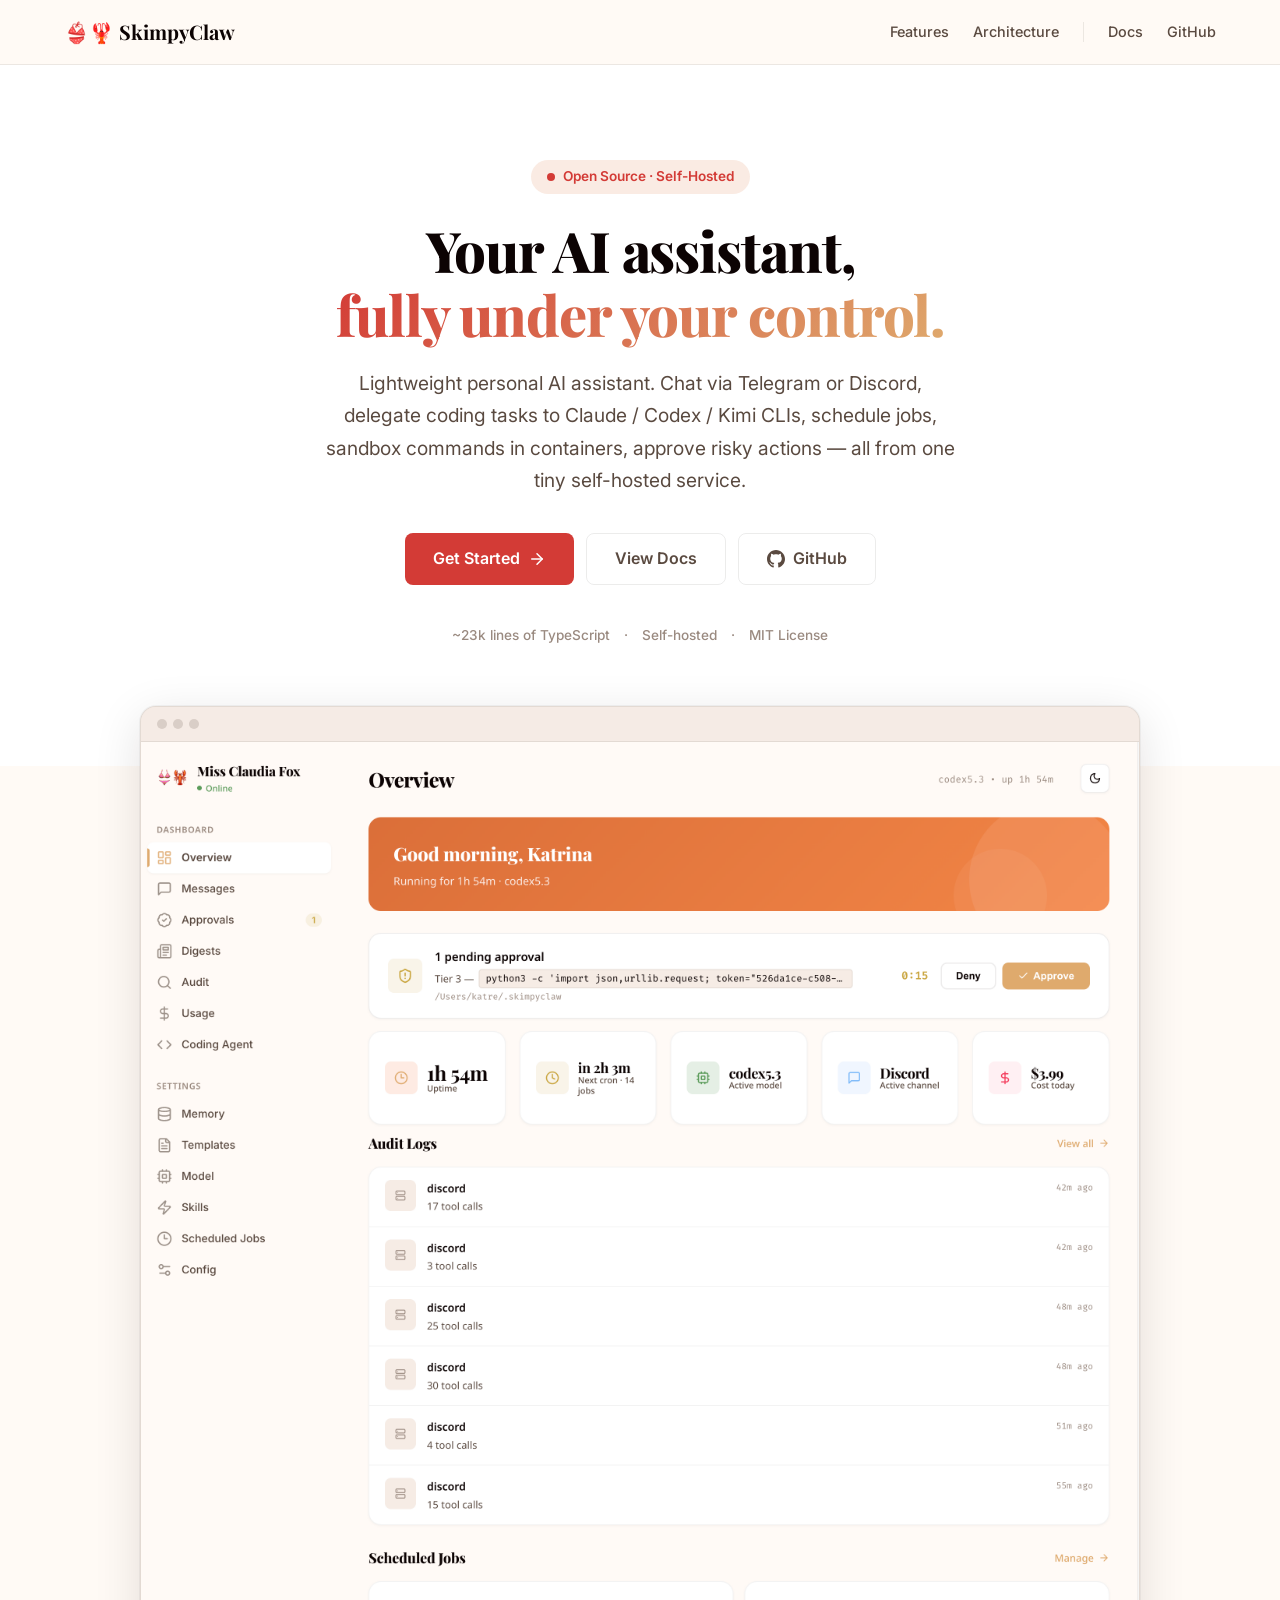
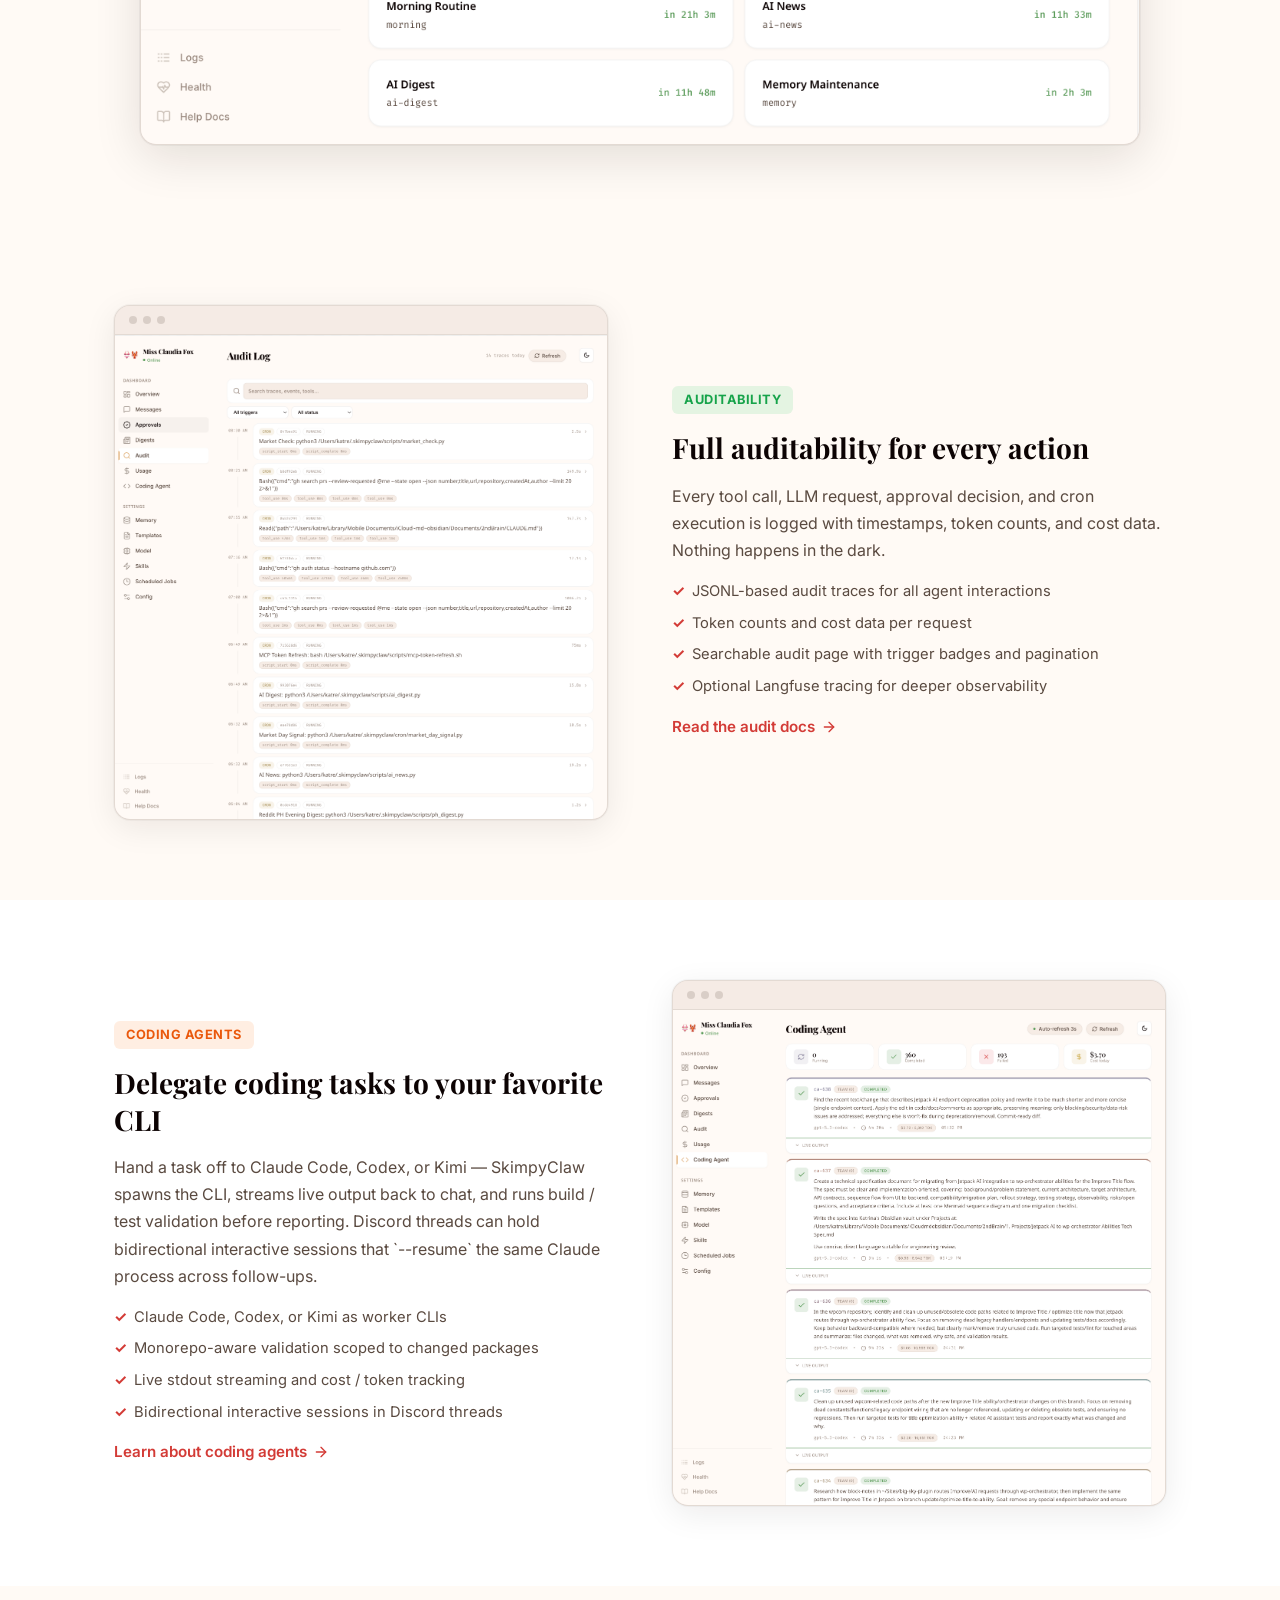
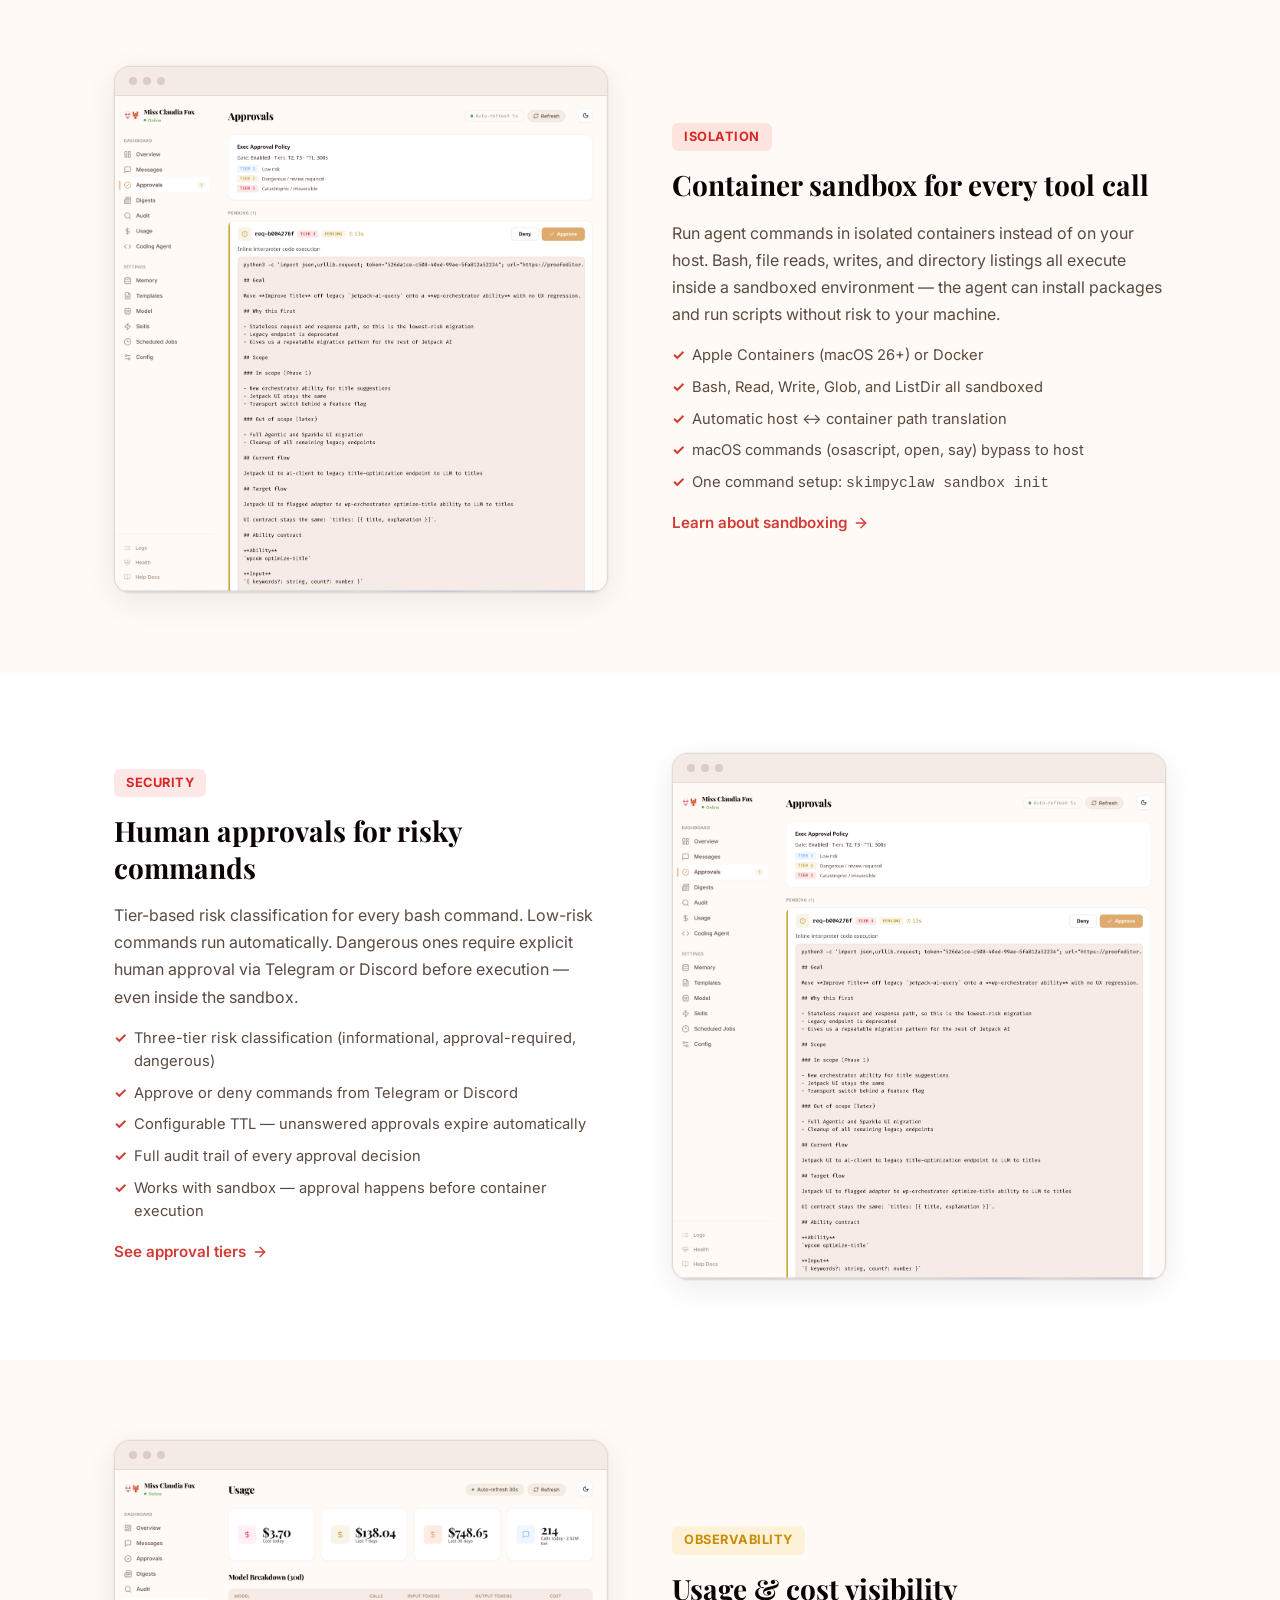
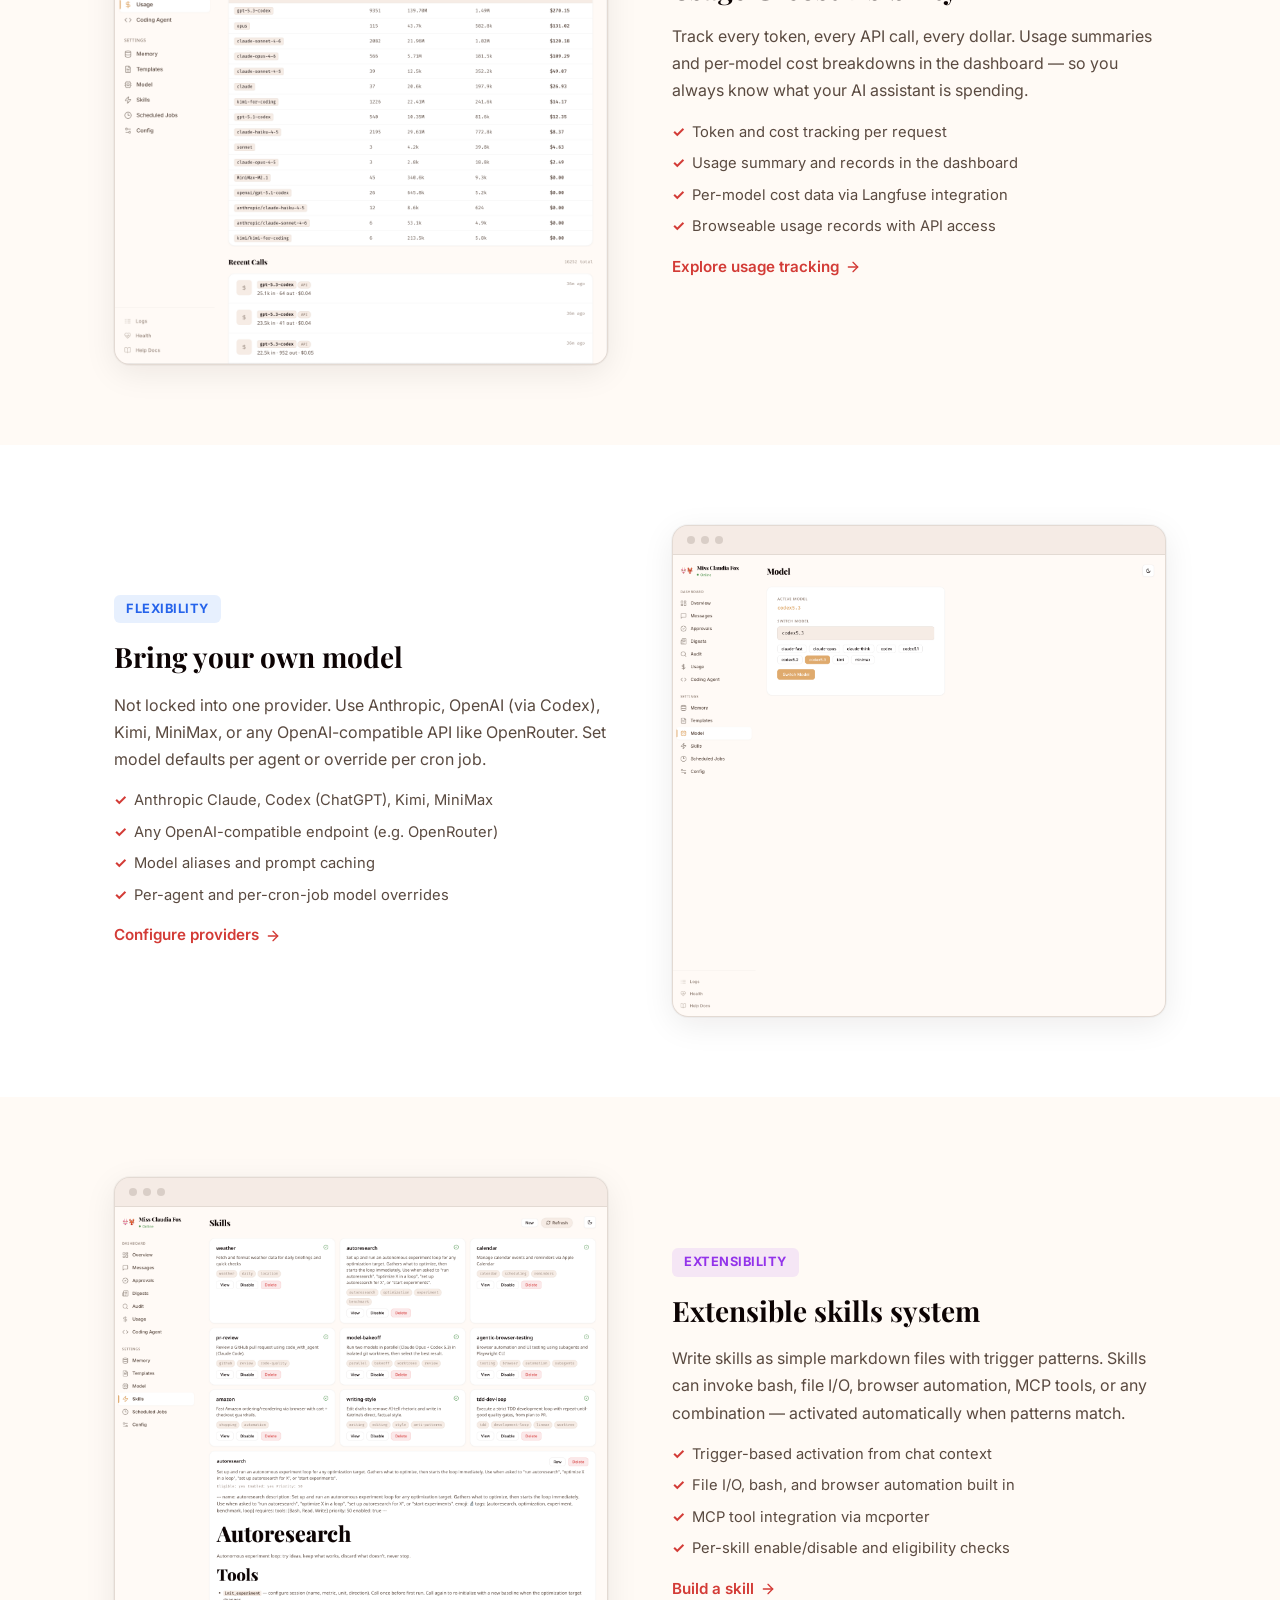
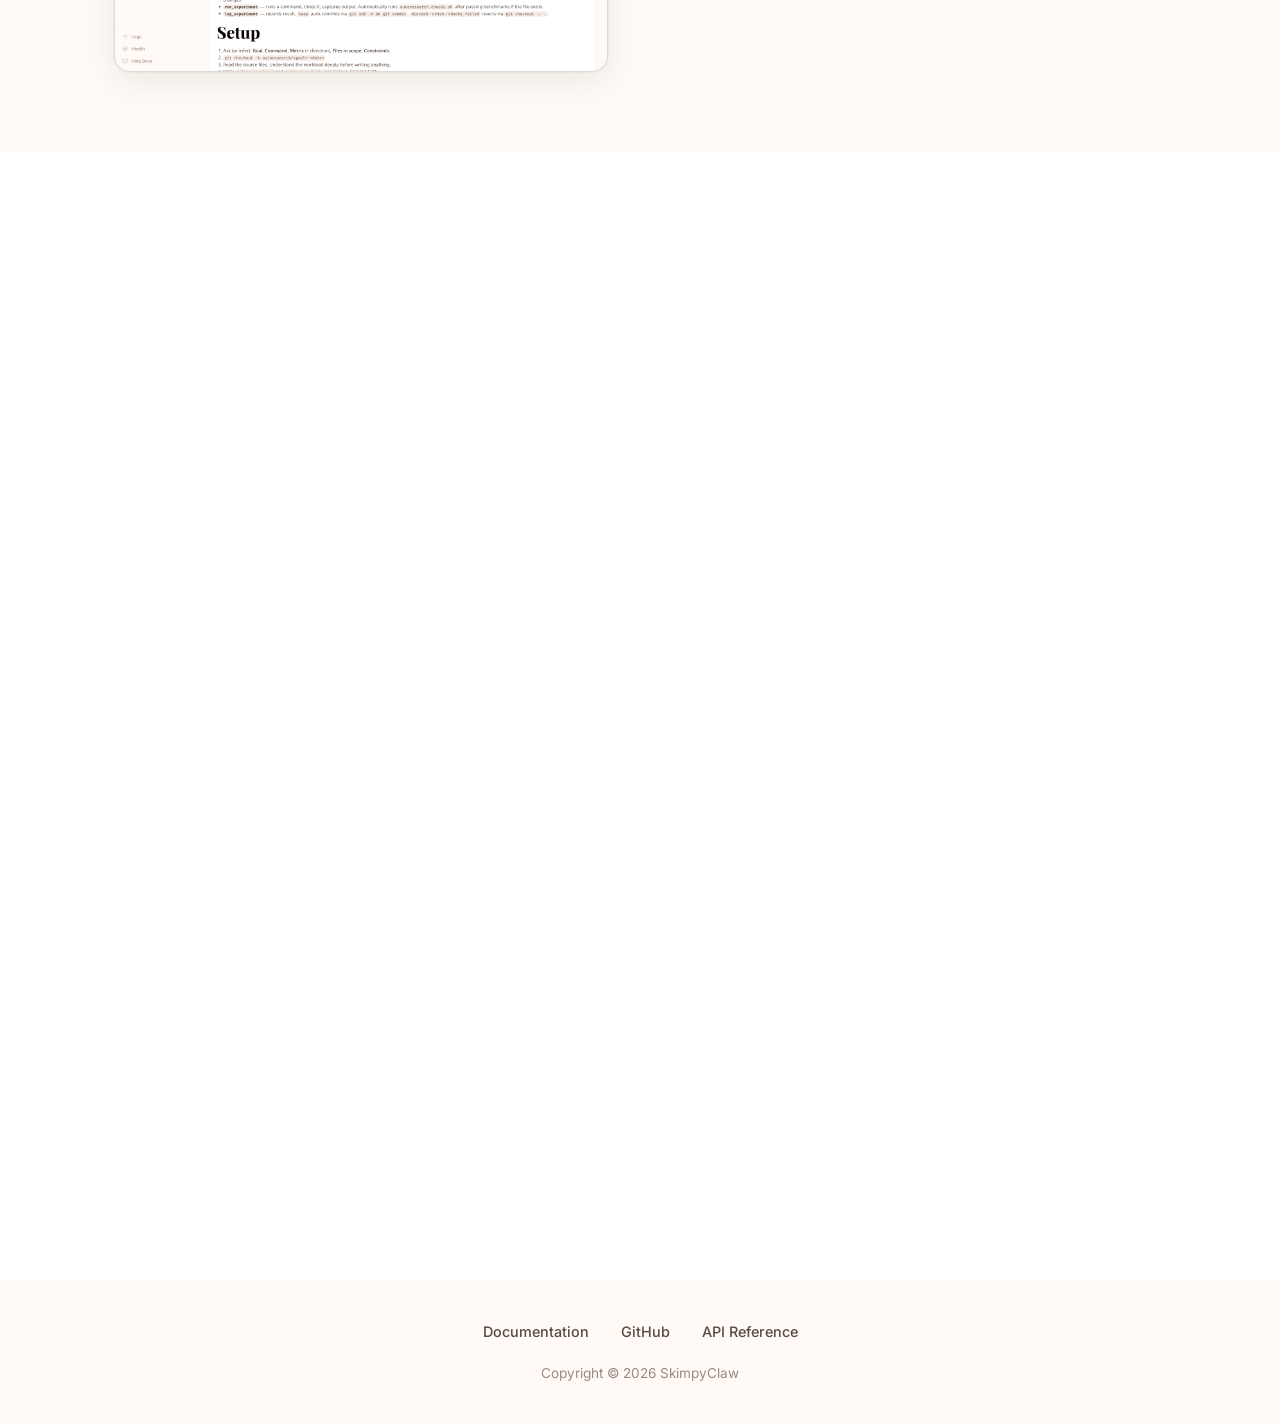
==== commit ffd753af: "Add /architecture.html — component view matching site theme New standalone page rendering the system" ====
--- a/index.html
+++ b/index.html
@@ -37,6 +37,7 @@
         <a href="/" class="nav-brand">👙🦞 SkimpyClaw</a>
         <div class="nav-links">
           <a href="#auditability">Features</a>
+          <a href="/architecture.html">Architecture</a>
           <div class="nav-divider"></div>
           <a href="https://docs.skimpyclaw.xyz">Docs</a>
           <a href="https://github.com/kat3samsin/skimpyclaw">GitHub</a>
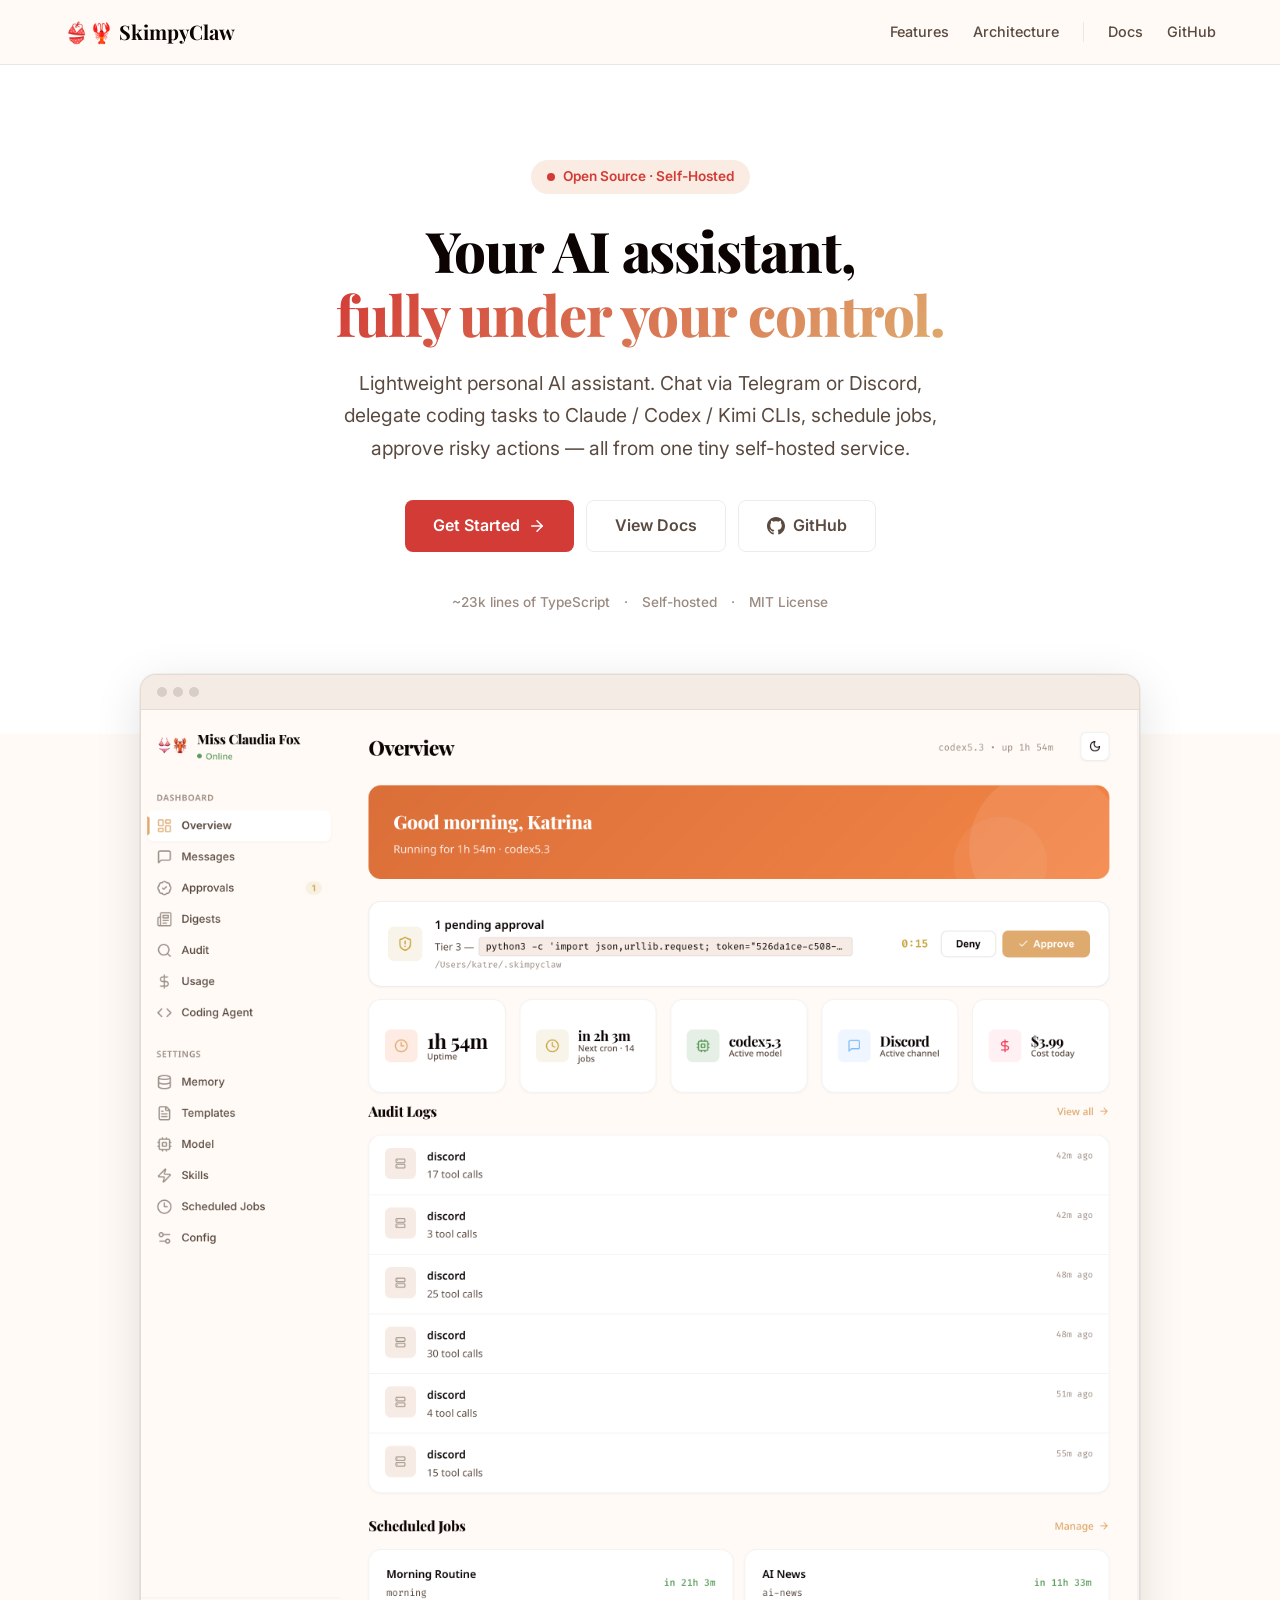
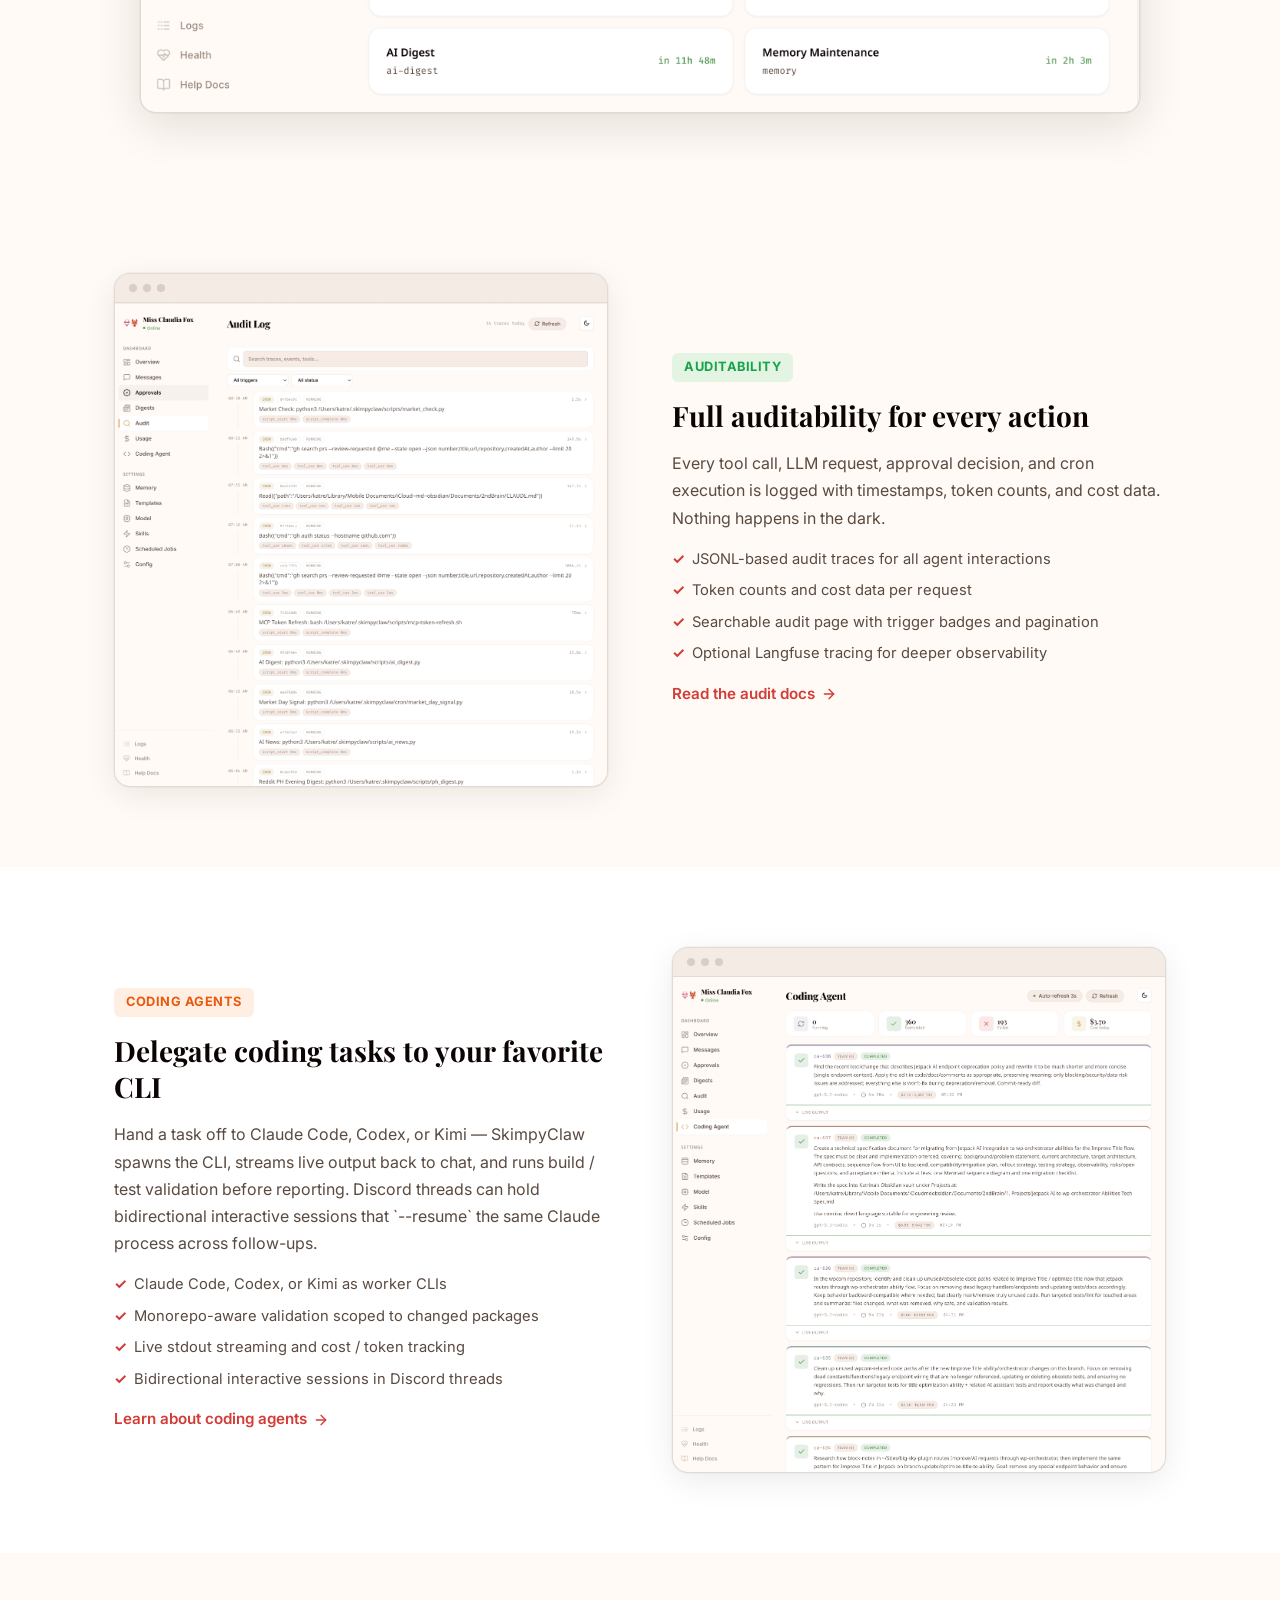
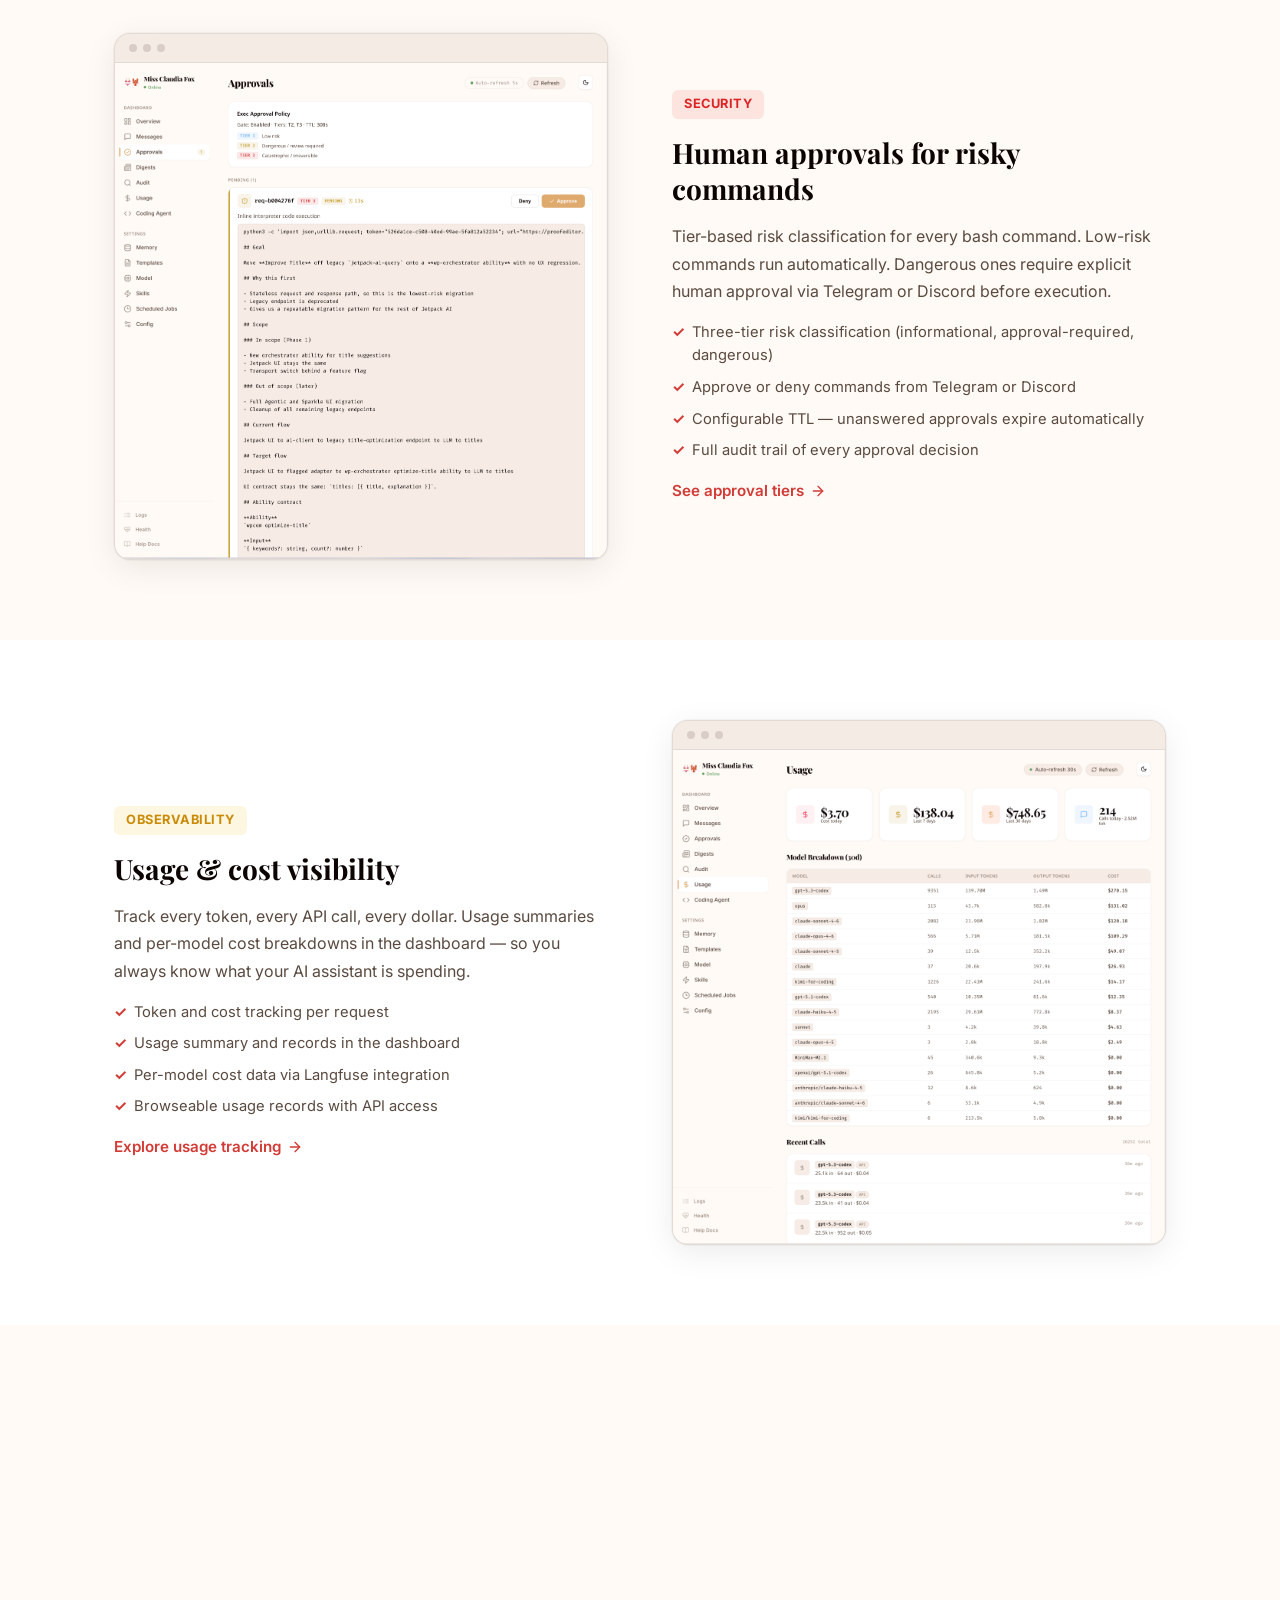
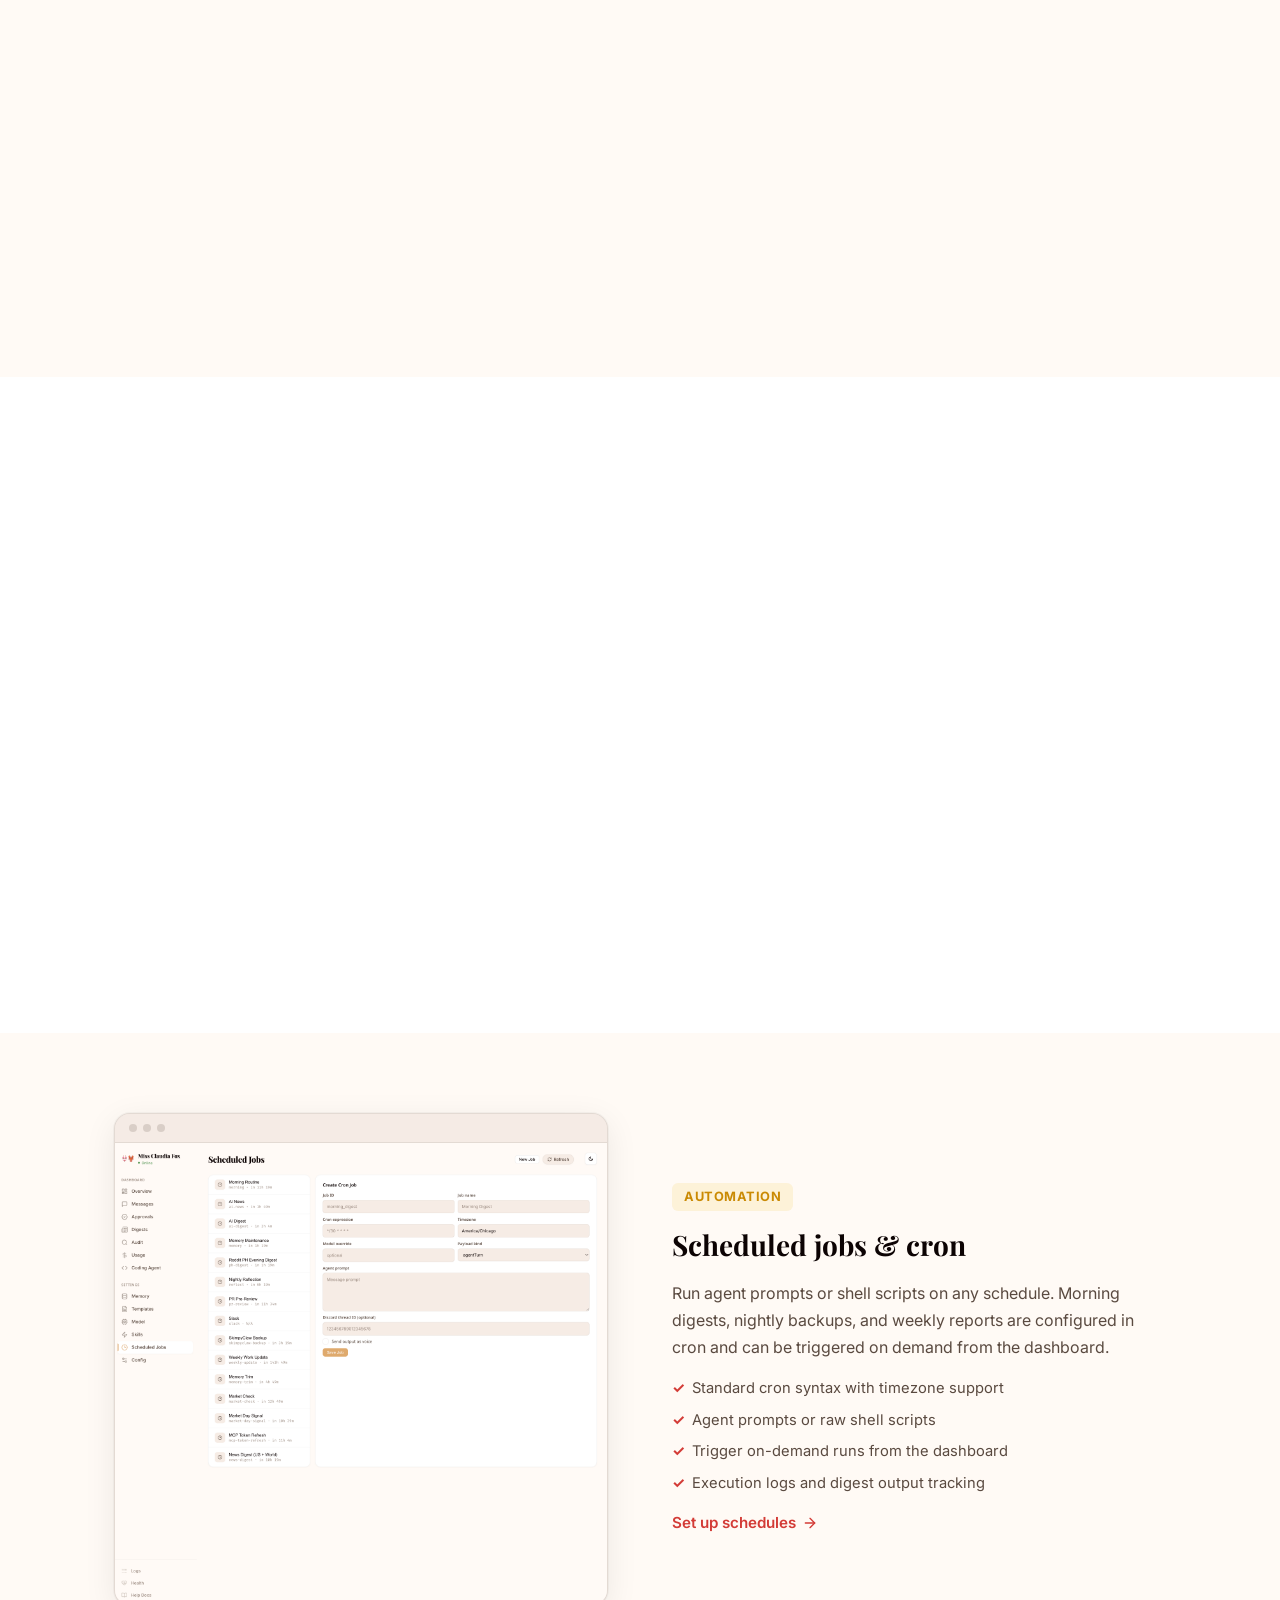
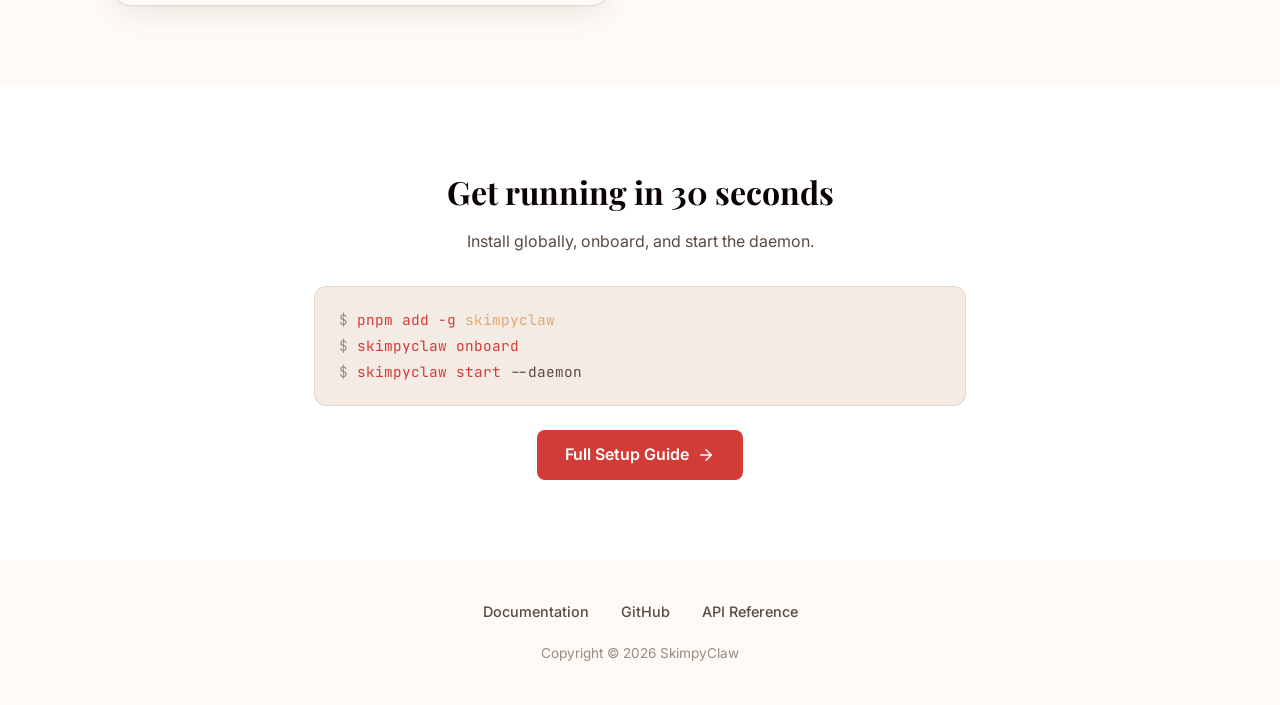
==== commit ca5d3772: "Remove sandbox feature section Sandbox / container-isolation has been removed from SkimpyClaw. The f" ====
--- a/index.html
+++ b/index.html
@@ -59,8 +59,7 @@
       <p class="hero-tagline">
         Lightweight personal AI assistant. Chat via Telegram or Discord,
         delegate coding tasks to Claude / Codex / Kimi CLIs, schedule jobs,
-        sandbox commands in containers, approve risky actions — all from one
-        tiny self-hosted service.
+        approve risky actions — all from one tiny self-hosted service.
       </p>
       <div class="hero-actions">
         <a href="https://docs.skimpyclaw.xyz/guide/" class="btn btn-brand">
@@ -223,61 +222,7 @@
       </div>
     </section>
 
-    <!-- Feature 3: Sandbox Isolation -->
-    <section class="feature-section" id="sandbox">
-      <div class="container reveal">
-        <div class="feature-content">
-          <span class="feature-label red">Isolation</span>
-          <h2>Container sandbox for every tool call</h2>
-          <p>
-            Run agent commands in isolated containers instead of on your host.
-            Bash, file reads, writes, and directory listings all execute inside
-            a sandboxed environment — the agent can install packages and run
-            scripts without risk to your machine.
-          </p>
-          <ul>
-            <li>Apple Containers (macOS 26+) or Docker</li>
-            <li>Bash, Read, Write, Glob, and ListDir all sandboxed</li>
-            <li>Automatic host ↔ container path translation</li>
-            <li>macOS commands (osascript, open, say) bypass to host</li>
-            <li>One command setup: <code>skimpyclaw sandbox init</code></li>
-          </ul>
-          <a
-            href="https://docs.skimpyclaw.xyz/guide/sandbox.html"
-            class="feature-link"
-          >
-            Learn about sandboxing
-            <svg
-              viewBox="0 0 24 24"
-              fill="none"
-              stroke="currentColor"
-              stroke-width="2"
-              stroke-linecap="round"
-              stroke-linejoin="round"
-            >
-              <line x1="5" y1="12" x2="19" y2="12" />
-              <polyline points="12 5 19 12 12 19" />
-            </svg>
-          </a>
-        </div>
-        <div class="feature-visual">
-          <div class="screenshot-card">
-            <div class="card-topbar">
-              <span class="card-dot"></span>
-              <span class="card-dot"></span>
-              <span class="card-dot"></span>
-            </div>
-            <img
-              src="images/approvals.png"
-              alt="SkimpyClaw sandbox and security controls"
-              loading="lazy"
-            />
-          </div>
-        </div>
-      </div>
-    </section>
-
-    <!-- Feature 4: Human Approvals -->
+    <!-- Feature 3: Human Approvals -->
     <section class="feature-section" id="approvals">
       <div class="container reveal">
         <div class="feature-content">
@@ -286,8 +231,7 @@
           <p>
             Tier-based risk classification for every bash command. Low-risk
             commands run automatically. Dangerous ones require explicit human
-            approval via Telegram or Discord before execution — even inside the
-            sandbox.
+            approval via Telegram or Discord before execution.
           </p>
           <ul>
             <li>
@@ -299,9 +243,6 @@
               Configurable TTL — unanswered approvals expire automatically
             </li>
             <li>Full audit trail of every approval decision</li>
-            <li>
-              Works with sandbox — approval happens before container execution
-            </li>
           </ul>
           <a
             href="https://docs.skimpyclaw.xyz/guide/exec-approval.html"
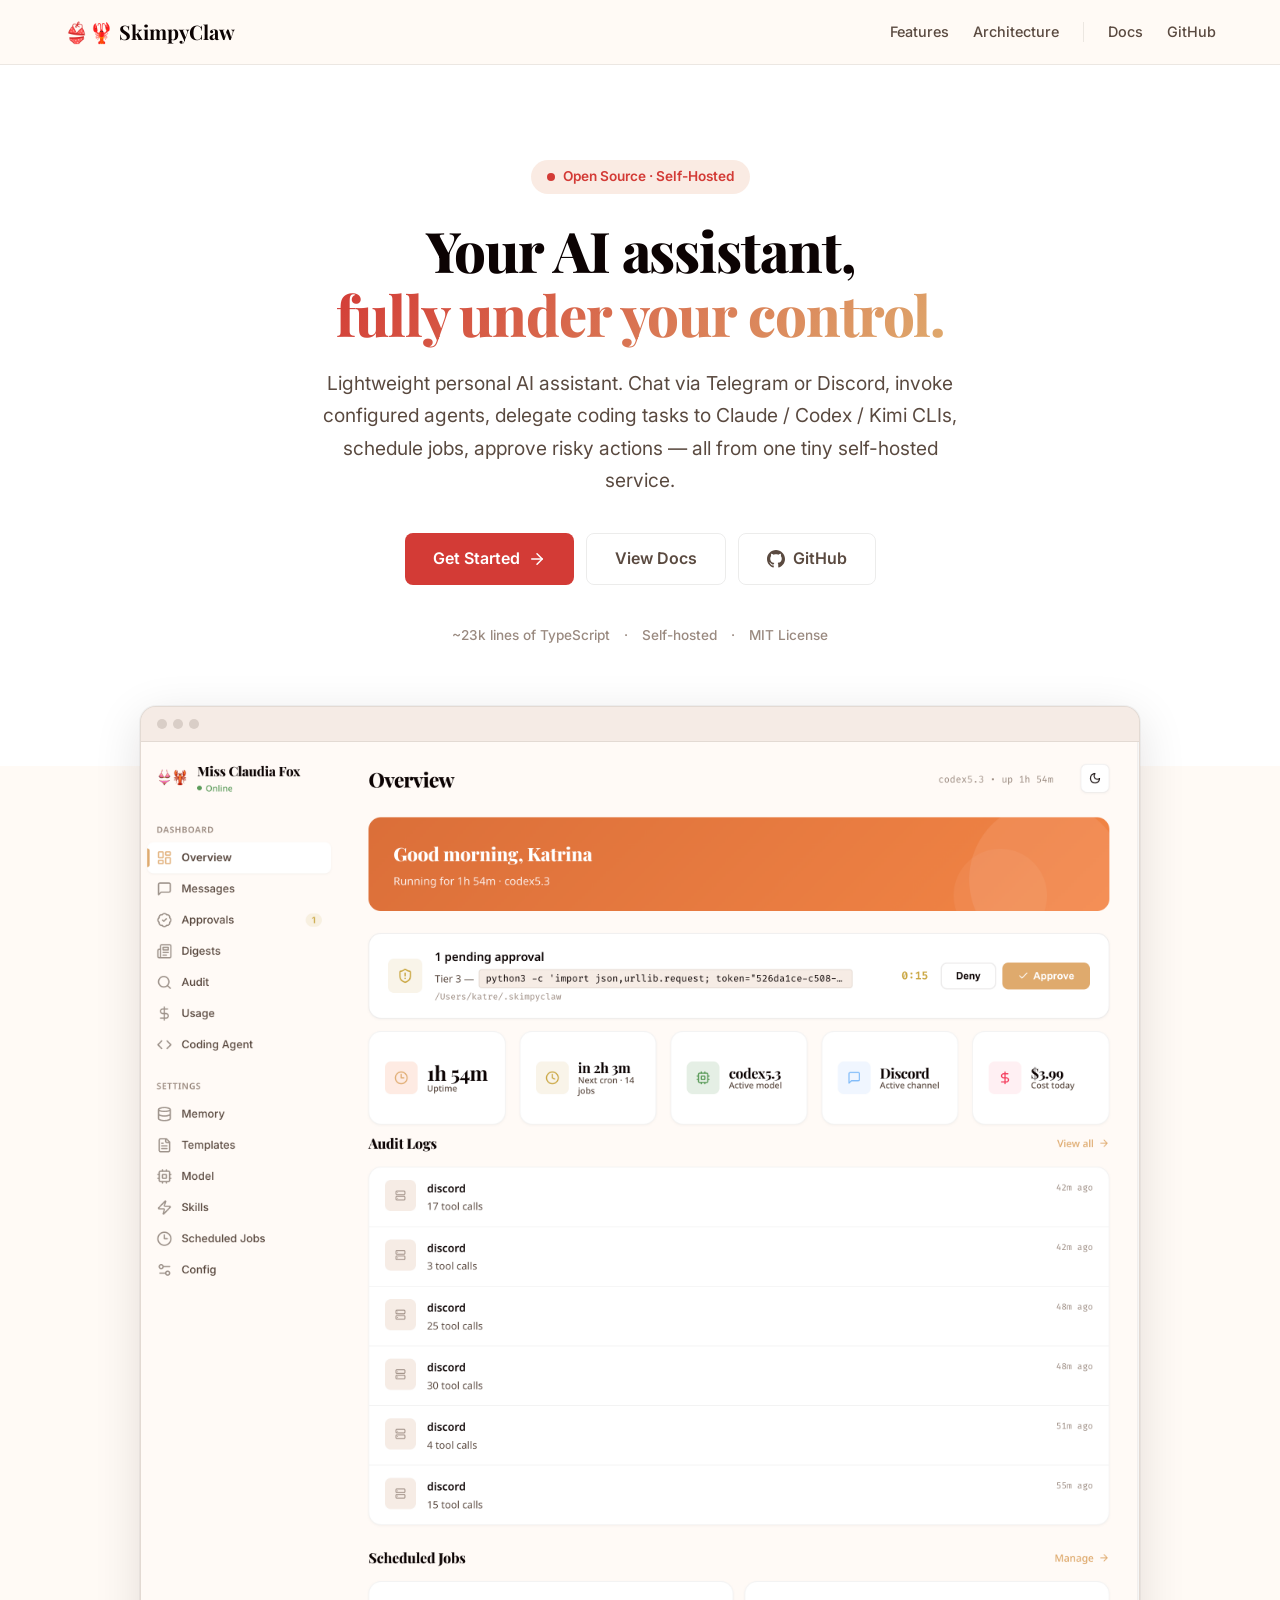
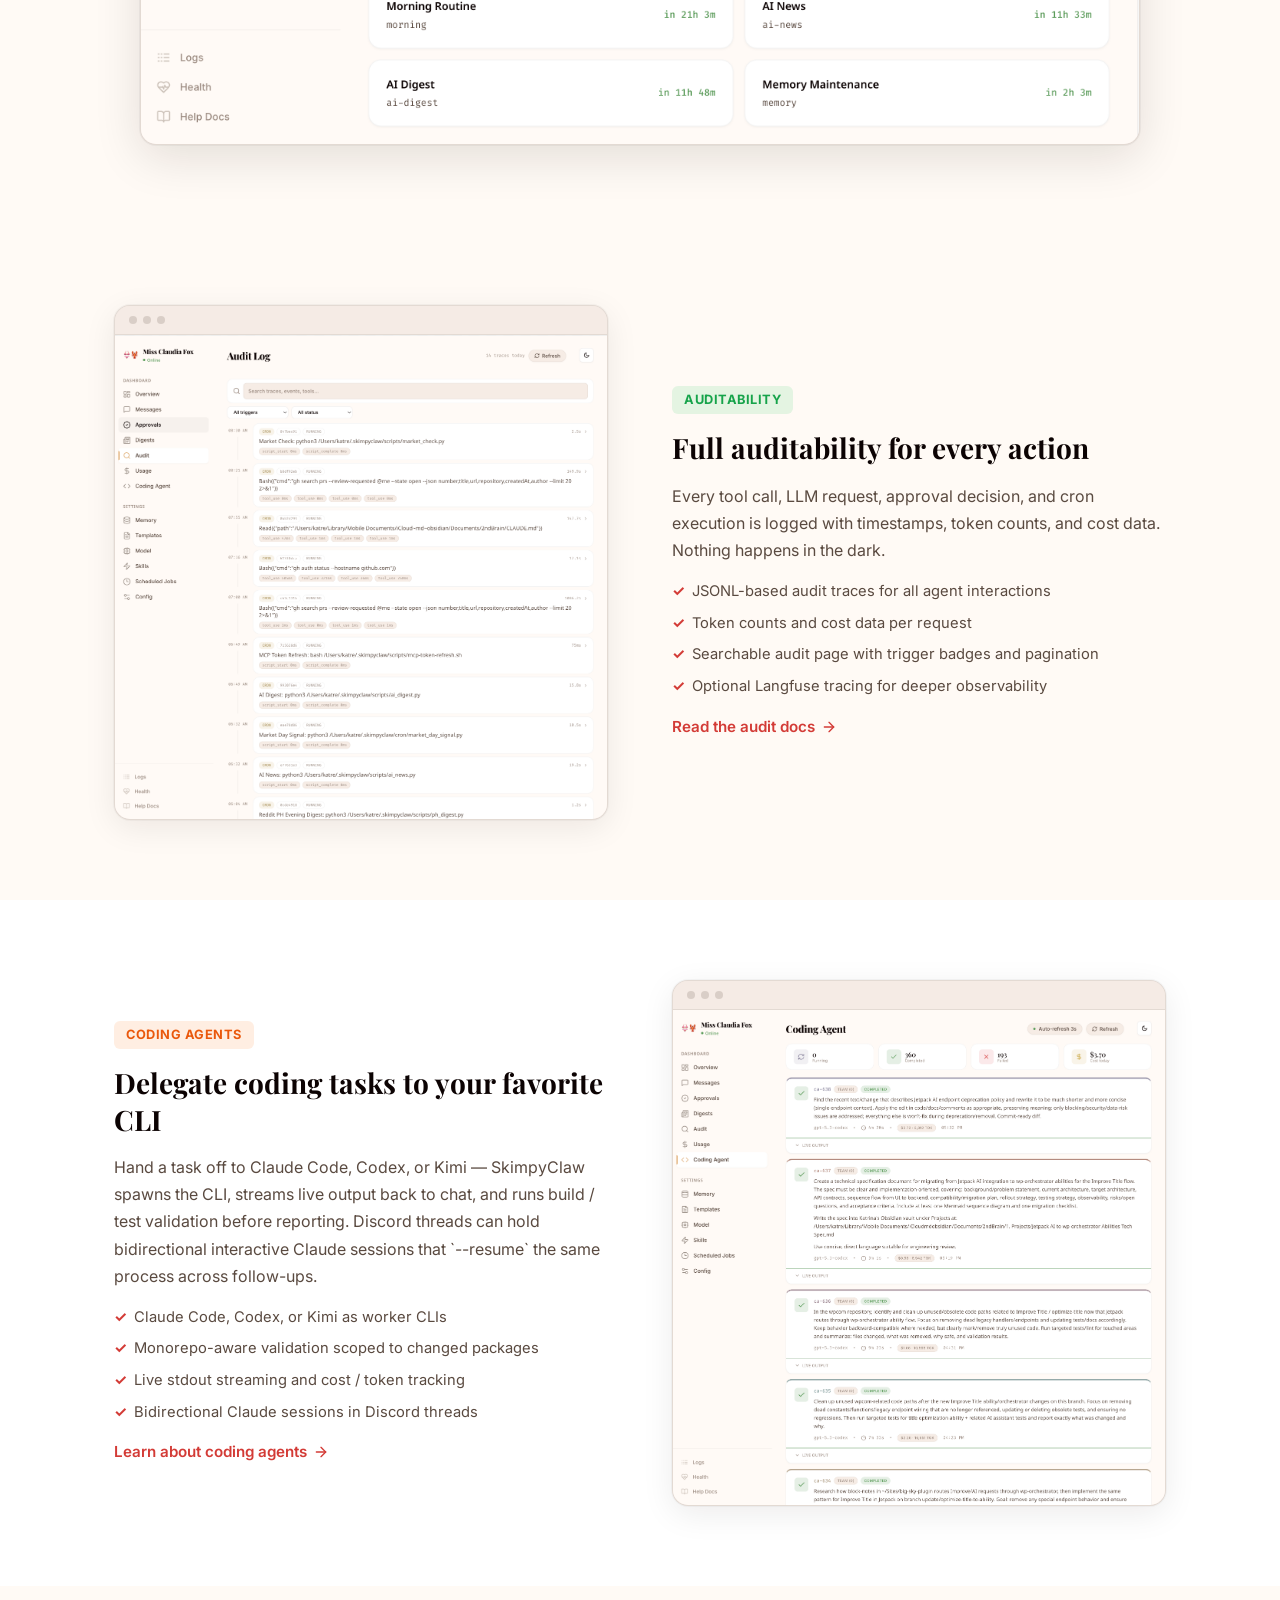
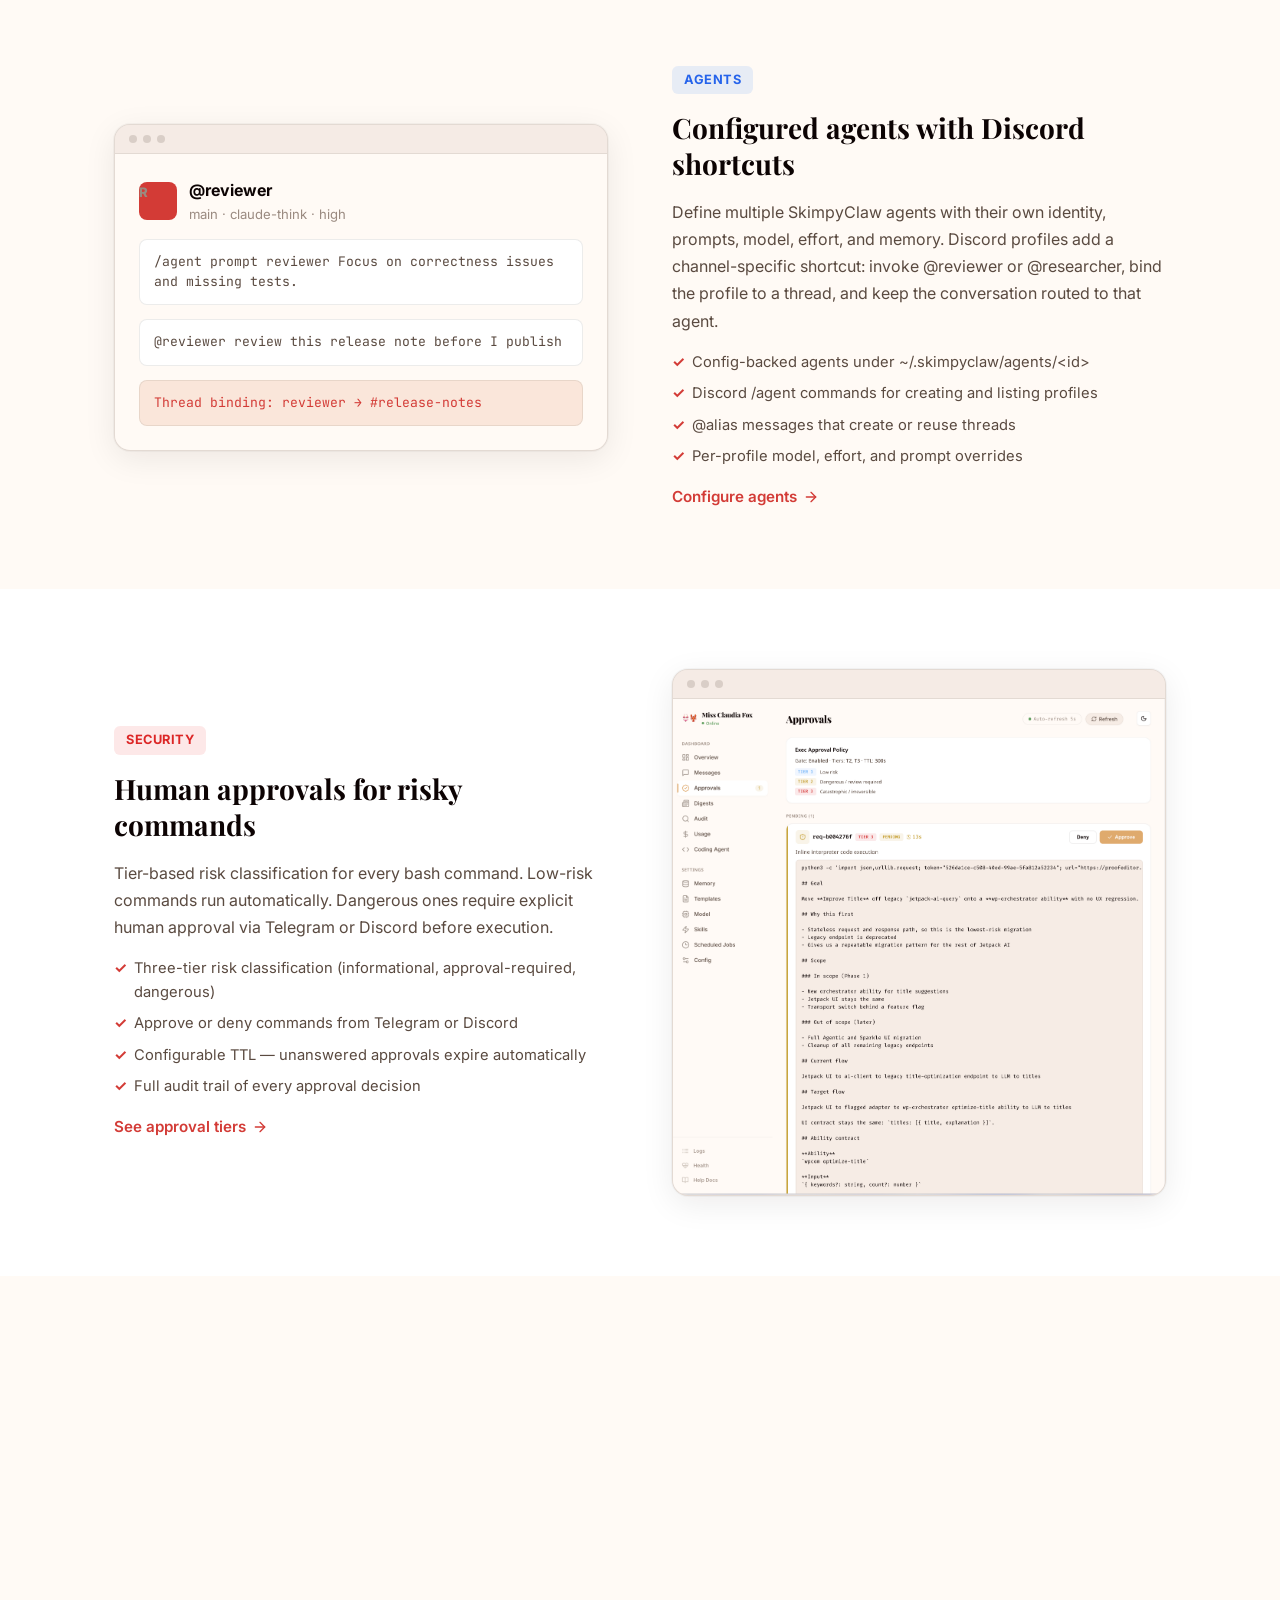
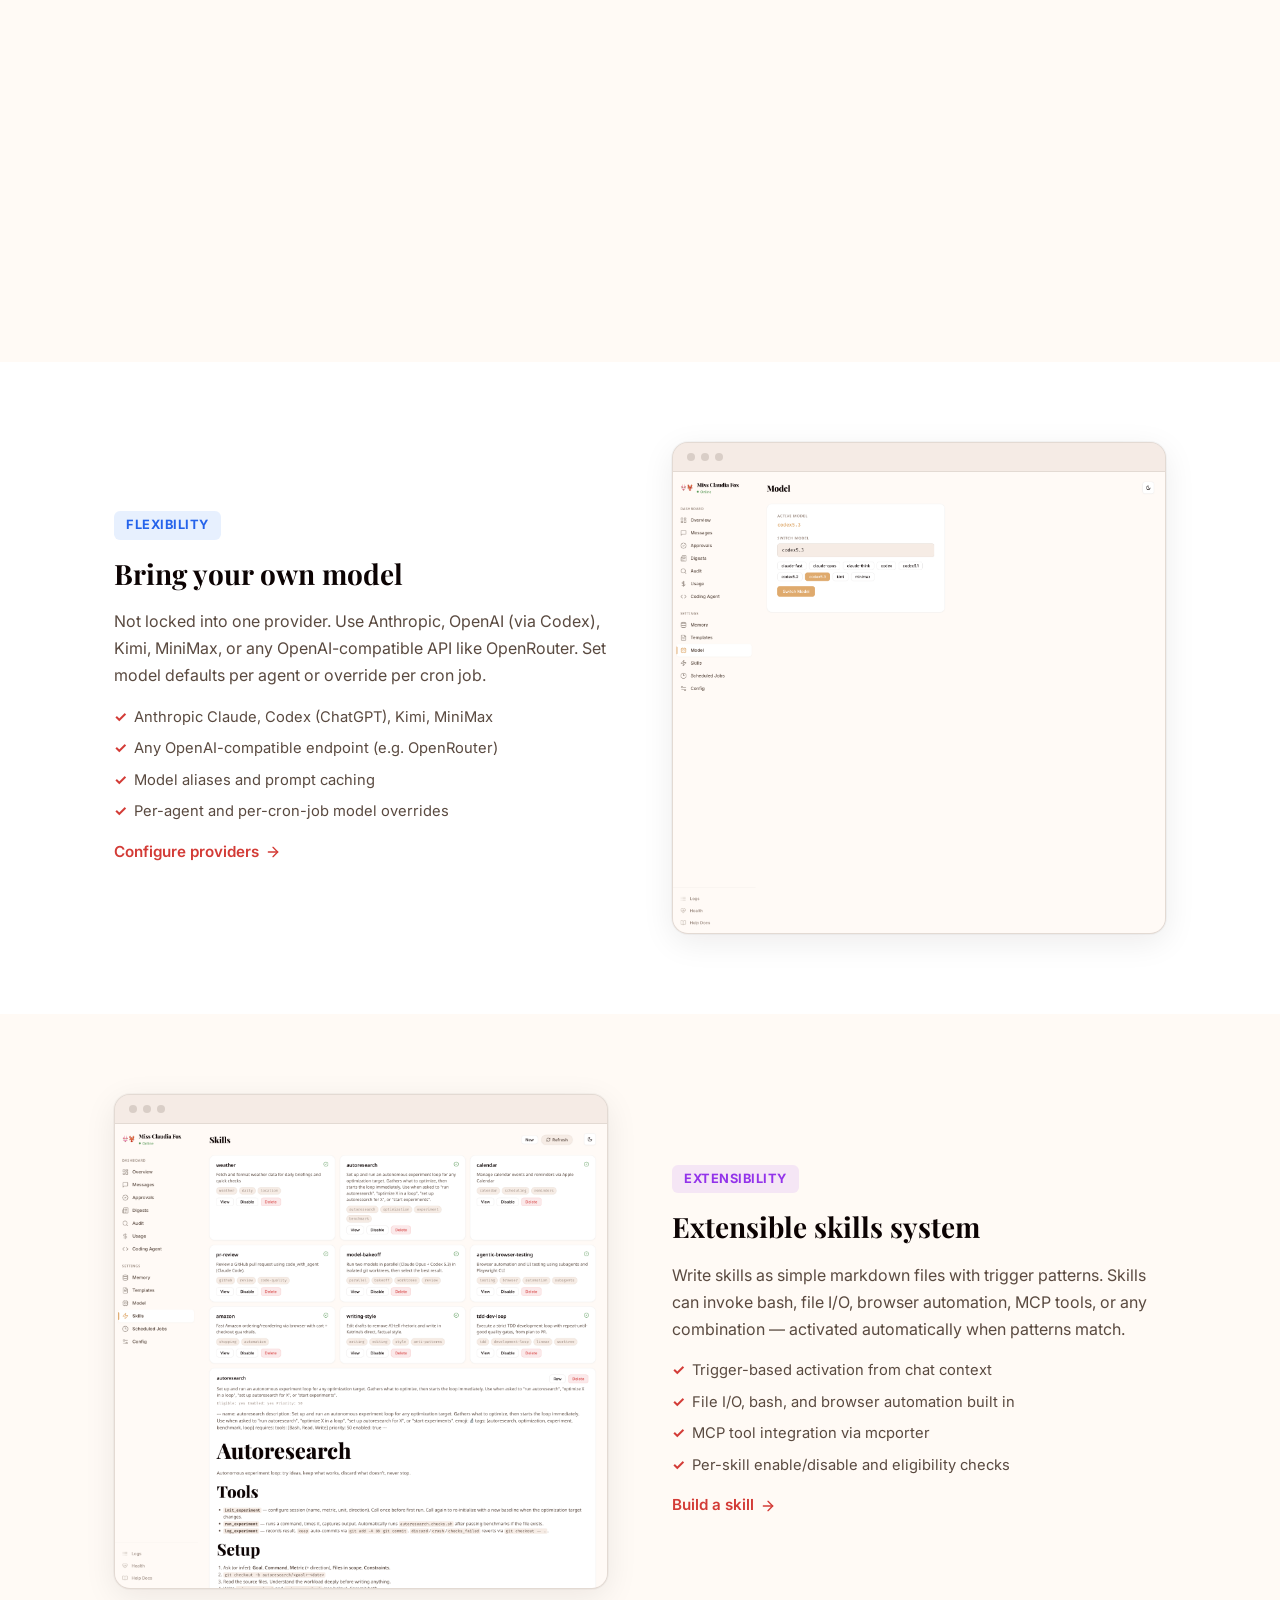
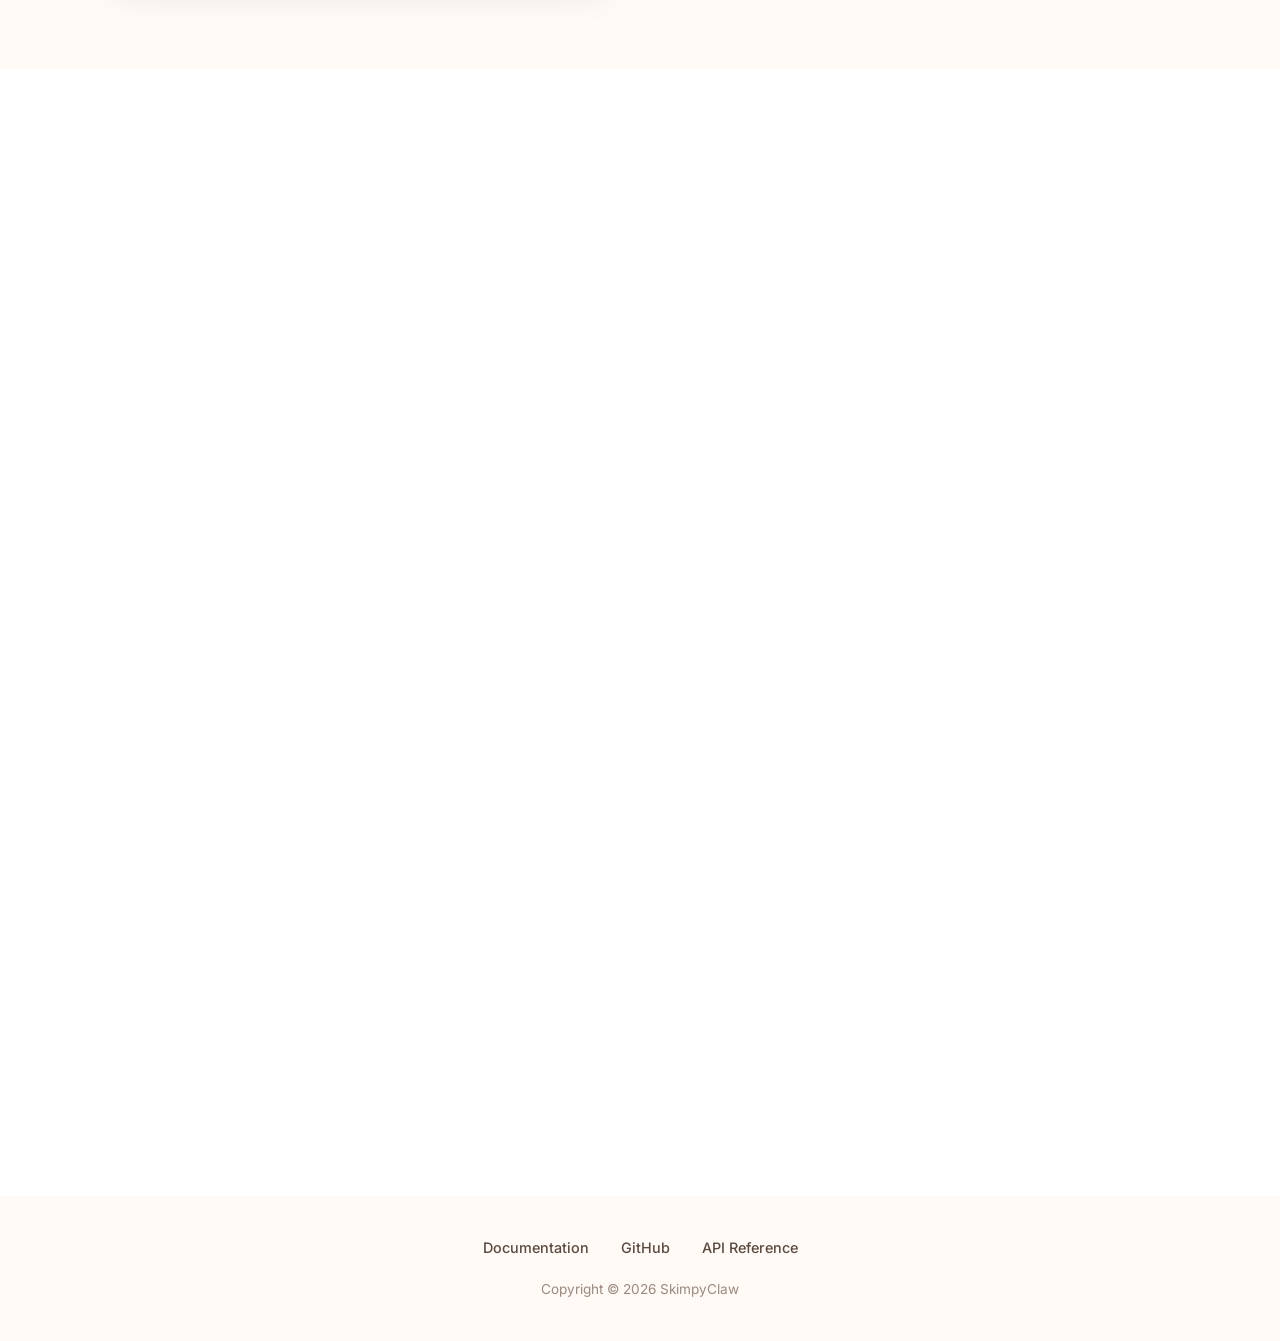
==== commit 3782f149: "docs: add agent profile site content" ====
--- a/index.html
+++ b/index.html
@@ -6,13 +6,13 @@
     <title>SkimpyClaw — Personal AI Assistant</title>
     <meta
       name="description"
-      content="Lightweight personal AI assistant. Runs locally. Telegram, Discord, scheduled tasks, coding agents, and a web dashboard — all in one tiny service."
+      content="Lightweight personal AI assistant. Runs locally. Telegram, Discord, configurable agents, scheduled tasks, coding agents, and a web dashboard — all in one tiny service."
     />
     <meta name="theme-color" content="#d33b36" />
     <meta property="og:title" content="SkimpyClaw" />
     <meta
       property="og:description"
-      content="Lightweight personal AI assistant. Runs locally."
+      content="Lightweight personal AI assistant with Telegram, Discord, configurable agents, coding agents, cron, and a dashboard."
     />
     <meta property="og:type" content="website" />
     <meta property="og:url" content="https://skimpyclaw.xyz" />
@@ -58,8 +58,9 @@
       </h1>
       <p class="hero-tagline">
         Lightweight personal AI assistant. Chat via Telegram or Discord,
-        delegate coding tasks to Claude / Codex / Kimi CLIs, schedule jobs,
-        approve risky actions — all from one tiny self-hosted service.
+        invoke configured agents, delegate coding tasks to Claude / Codex
+        / Kimi CLIs, schedule jobs, approve risky actions — all from one tiny
+        self-hosted service.
       </p>
       <div class="hero-actions">
         <a href="https://docs.skimpyclaw.xyz/guide/" class="btn btn-brand">
@@ -178,14 +179,14 @@
             Hand a task off to Claude Code, Codex, or Kimi — SkimpyClaw spawns
             the CLI, streams live output back to chat, and runs build / test
             validation before reporting. Discord threads can hold bidirectional
-            interactive sessions that `--resume` the same Claude process across
+            interactive Claude sessions that `--resume` the same process across
             follow-ups.
           </p>
           <ul>
             <li>Claude Code, Codex, or Kimi as worker CLIs</li>
             <li>Monorepo-aware validation scoped to changed packages</li>
             <li>Live stdout streaming and cost / token tracking</li>
-            <li>Bidirectional interactive sessions in Discord threads</li>
+            <li>Bidirectional Claude sessions in Discord threads</li>
           </ul>
           <a
             href="https://docs.skimpyclaw.xyz/guide/coding-agents.html"
@@ -222,7 +223,67 @@
       </div>
     </section>
 
-    <!-- Feature 3: Human Approvals -->
+    <!-- Feature 3: Agents -->
+    <section class="feature-section" id="agents">
+      <div class="container reveal">
+        <div class="feature-content">
+          <span class="feature-label blue">Agents</span>
+          <h2>Configured agents with Discord shortcuts</h2>
+          <p>
+            Define multiple SkimpyClaw agents with their own identity, prompts,
+            model, effort, and memory. Discord profiles add a channel-specific
+            shortcut: invoke @reviewer or @researcher, bind the profile to a
+            thread, and keep the conversation routed to that agent.
+          </p>
+          <ul>
+            <li>Config-backed agents under ~/.skimpyclaw/agents/&lt;id&gt;</li>
+            <li>Discord /agent commands for creating and listing profiles</li>
+            <li>@alias messages that create or reuse threads</li>
+            <li>Per-profile model, effort, and prompt overrides</li>
+          </ul>
+          <a
+            href="https://docs.skimpyclaw.xyz/guide/agents.html"
+            class="feature-link"
+          >
+            Configure agents
+            <svg
+              viewBox="0 0 24 24"
+              fill="none"
+              stroke="currentColor"
+              stroke-width="2"
+              stroke-linecap="round"
+              stroke-linejoin="round"
+            >
+              <line x1="5" y1="12" x2="19" y2="12" />
+              <polyline points="12 5 19 12 12 19" />
+            </svg>
+          </a>
+        </div>
+        <div class="feature-visual">
+          <div class="screenshot-card agent-profile-card">
+            <div class="card-topbar">
+              <span class="card-dot"></span>
+              <span class="card-dot"></span>
+              <span class="card-dot"></span>
+            </div>
+            <div class="agent-profile-body">
+              <div class="agent-row">
+                <span class="agent-avatar">R</span>
+                <div>
+                  <strong>@reviewer</strong>
+                  <span>main · claude-think · high</span>
+                </div>
+              </div>
+              <div class="agent-command">/agent prompt reviewer Focus on correctness issues and missing tests.</div>
+              <div class="agent-command">@reviewer review this release note before I publish</div>
+              <div class="agent-route">Thread binding: reviewer → #release-notes</div>
+            </div>
+          </div>
+        </div>
+      </div>
+    </section>
+
+    <!-- Feature 4: Human Approvals -->
     <section class="feature-section" id="approvals">
       <div class="container reveal">
         <div class="feature-content">
@@ -279,7 +340,7 @@
       </div>
     </section>
 
-    <!-- Feature 4: Usage & Cost Visibility -->
+    <!-- Feature 5: Usage & Cost Visibility -->
     <section class="feature-section" id="usage">
       <div class="container reveal">
         <div class="feature-content">
@@ -331,7 +392,7 @@
       </div>
     </section>
 
-    <!-- Feature 5: BYO Model -->
+    <!-- Feature 6: BYO Model -->
     <section class="feature-section" id="byo-model">
       <div class="container reveal">
         <div class="feature-content">
@@ -383,7 +444,7 @@
       </div>
     </section>
 
-    <!-- Feature 6: Skills System -->
+    <!-- Feature 7: Skills System -->
     <section class="feature-section" id="skills">
       <div class="container reveal">
         <div class="feature-content">
@@ -435,7 +496,7 @@
       </div>
     </section>
 
-    <!-- Feature 7: Scheduled Jobs / Cron -->
+    <!-- Feature 8: Scheduled Jobs / Cron -->
     <section class="feature-section" id="cron">
       <div class="container reveal">
         <div class="feature-content">
--- a/styles.css
+++ b/styles.css
@@ -479,6 +479,63 @@
   display: block;
 }
 
+.agent-profile-body {
+  padding: 24px;
+  background: var(--bg-soft);
+  display: flex;
+  flex-direction: column;
+  gap: 14px;
+}
+
+.agent-row {
+  display: flex;
+  align-items: center;
+  gap: 12px;
+}
+
+.agent-avatar {
+  width: 38px;
+  height: 38px;
+  border-radius: 8px;
+  background: var(--brand);
+  color: #fff;
+  display: inline-flex;
+  align-items: center;
+  justify-content: center;
+  font-weight: 800;
+  font-size: 1rem;
+}
+
+.agent-row strong {
+  display: block;
+  color: var(--text-1);
+  font-size: 1rem;
+}
+
+.agent-row span {
+  display: block;
+  color: var(--text-3);
+  font-size: 0.82rem;
+}
+
+.agent-command,
+.agent-route {
+  font-family: var(--font-mono);
+  font-size: 0.82rem;
+  line-height: 1.55;
+  color: var(--text-2);
+  background: var(--bg);
+  border: 1px solid var(--border);
+  border-radius: 8px;
+  padding: 12px 14px;
+  overflow-wrap: anywhere;
+}
+
+.agent-route {
+  color: var(--brand);
+  background: var(--brand-soft);
+}
+
 /* ── Quickstart ── */
 .quickstart {
   background: var(--bg);
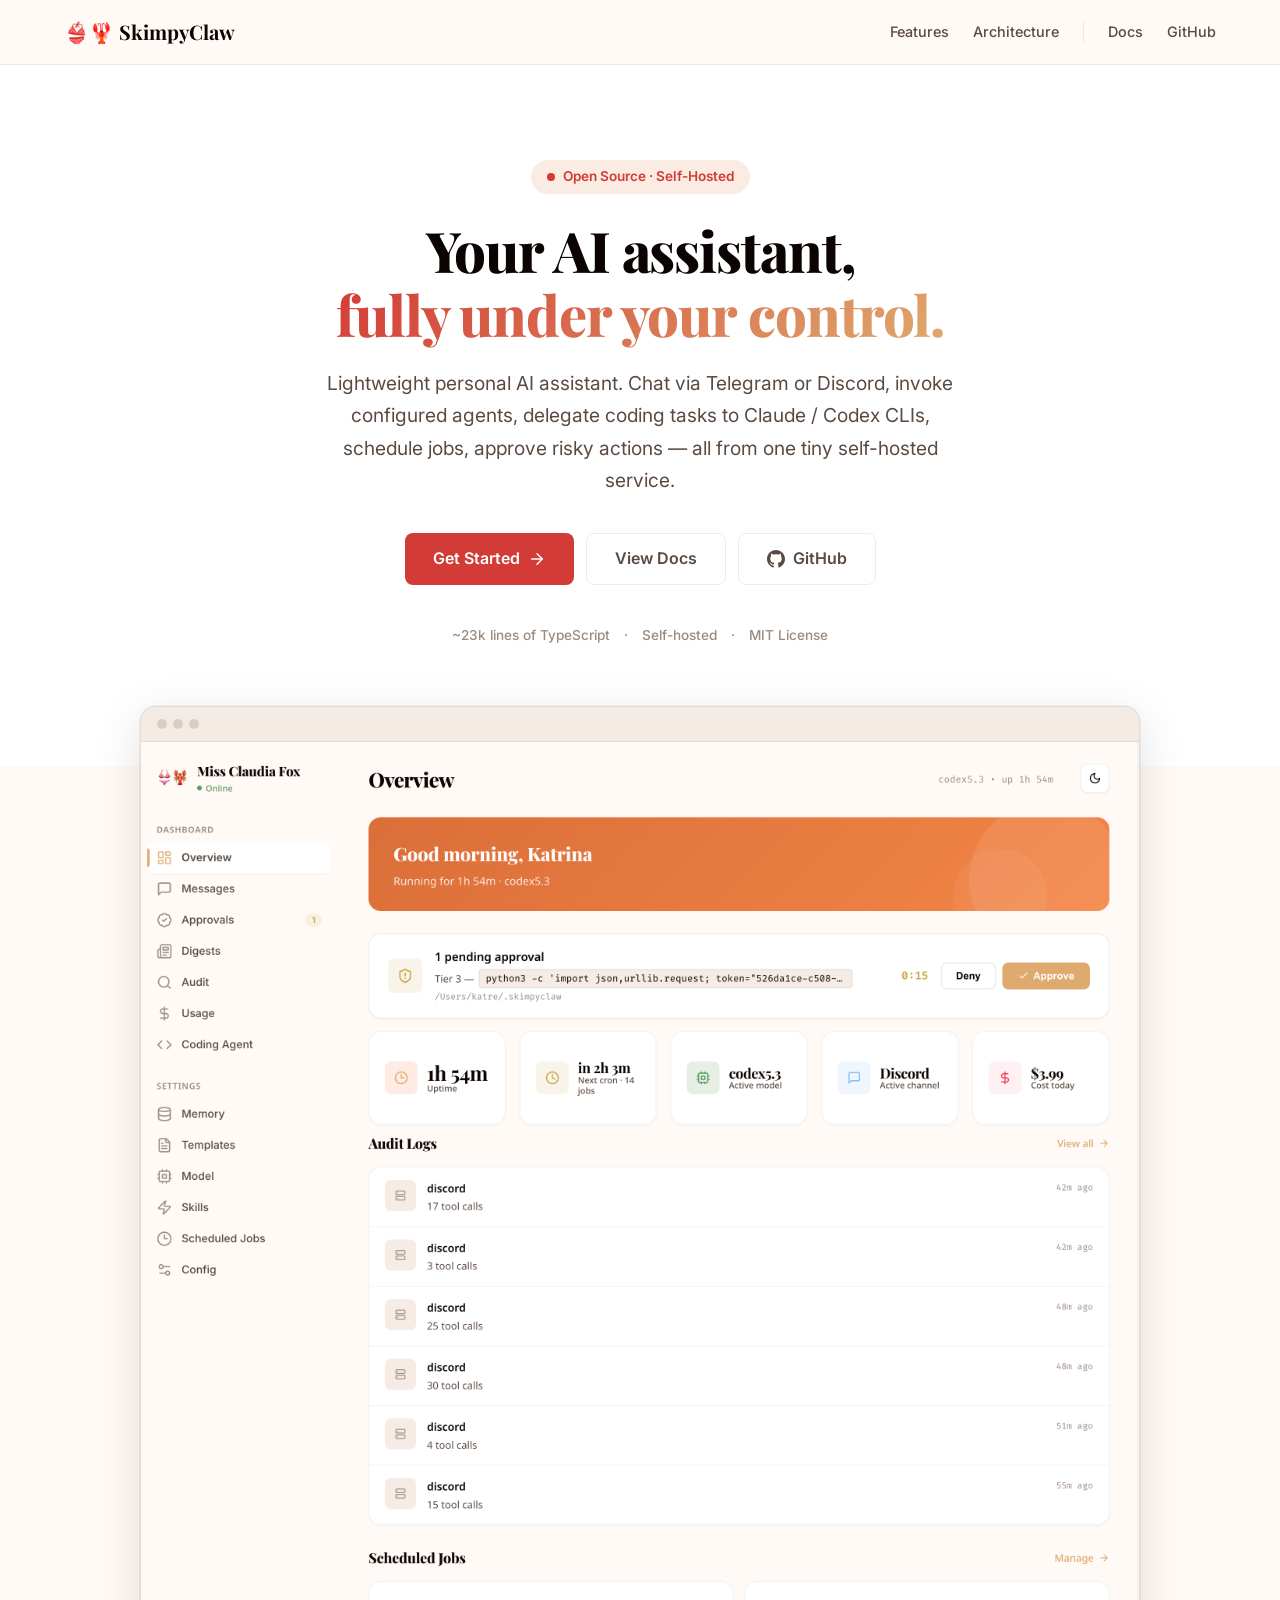
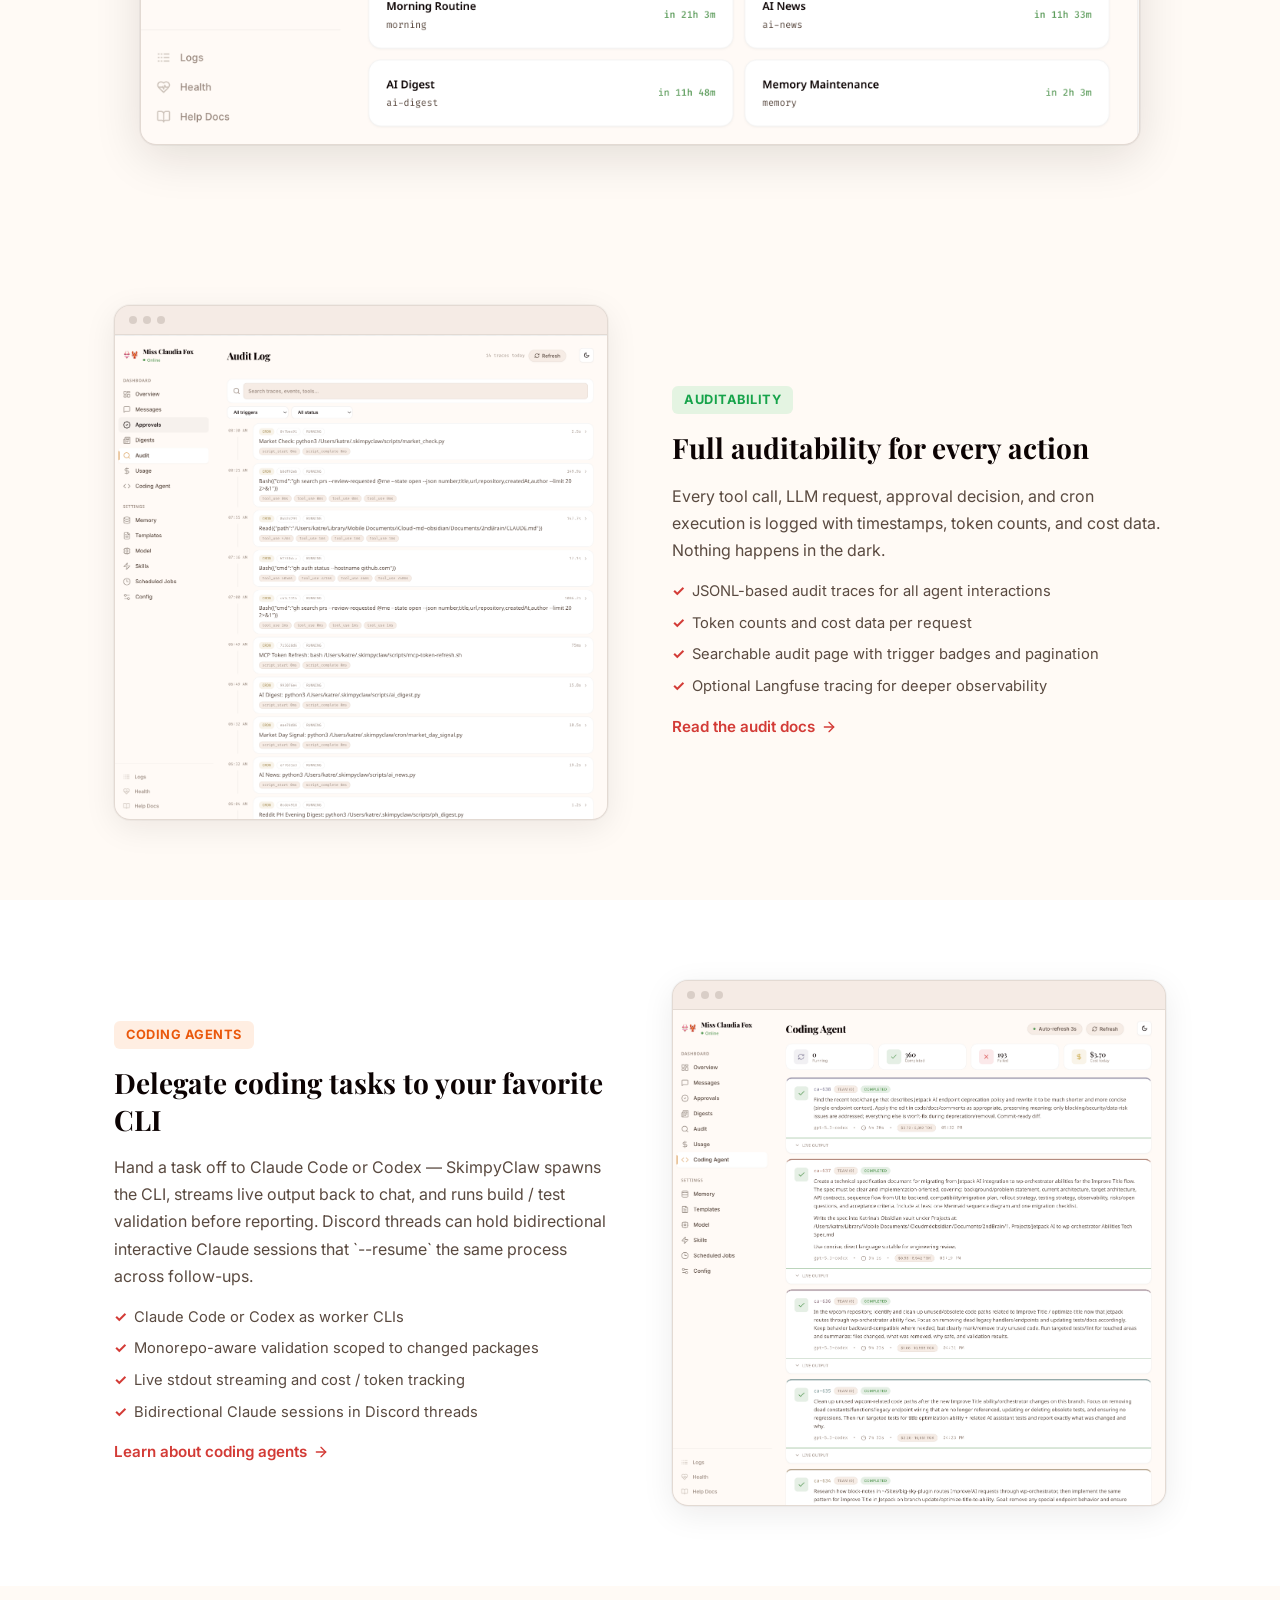
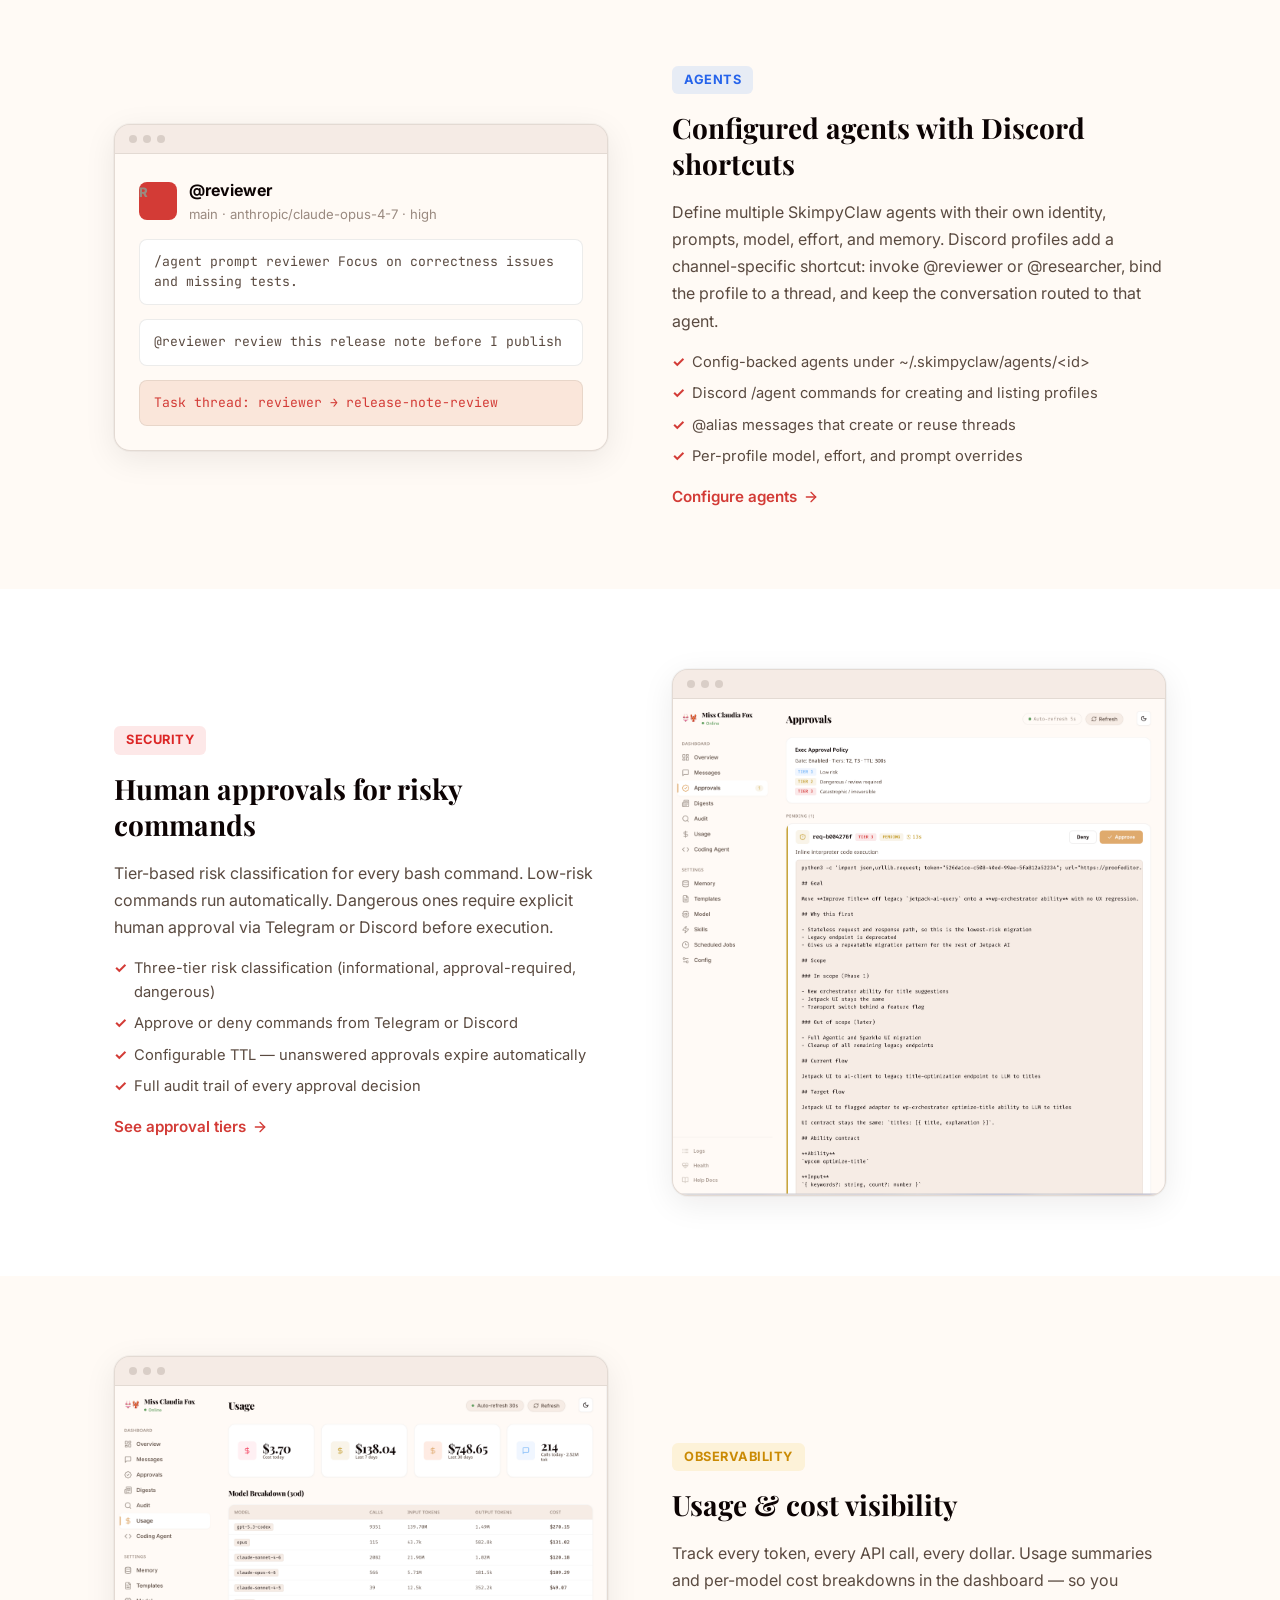
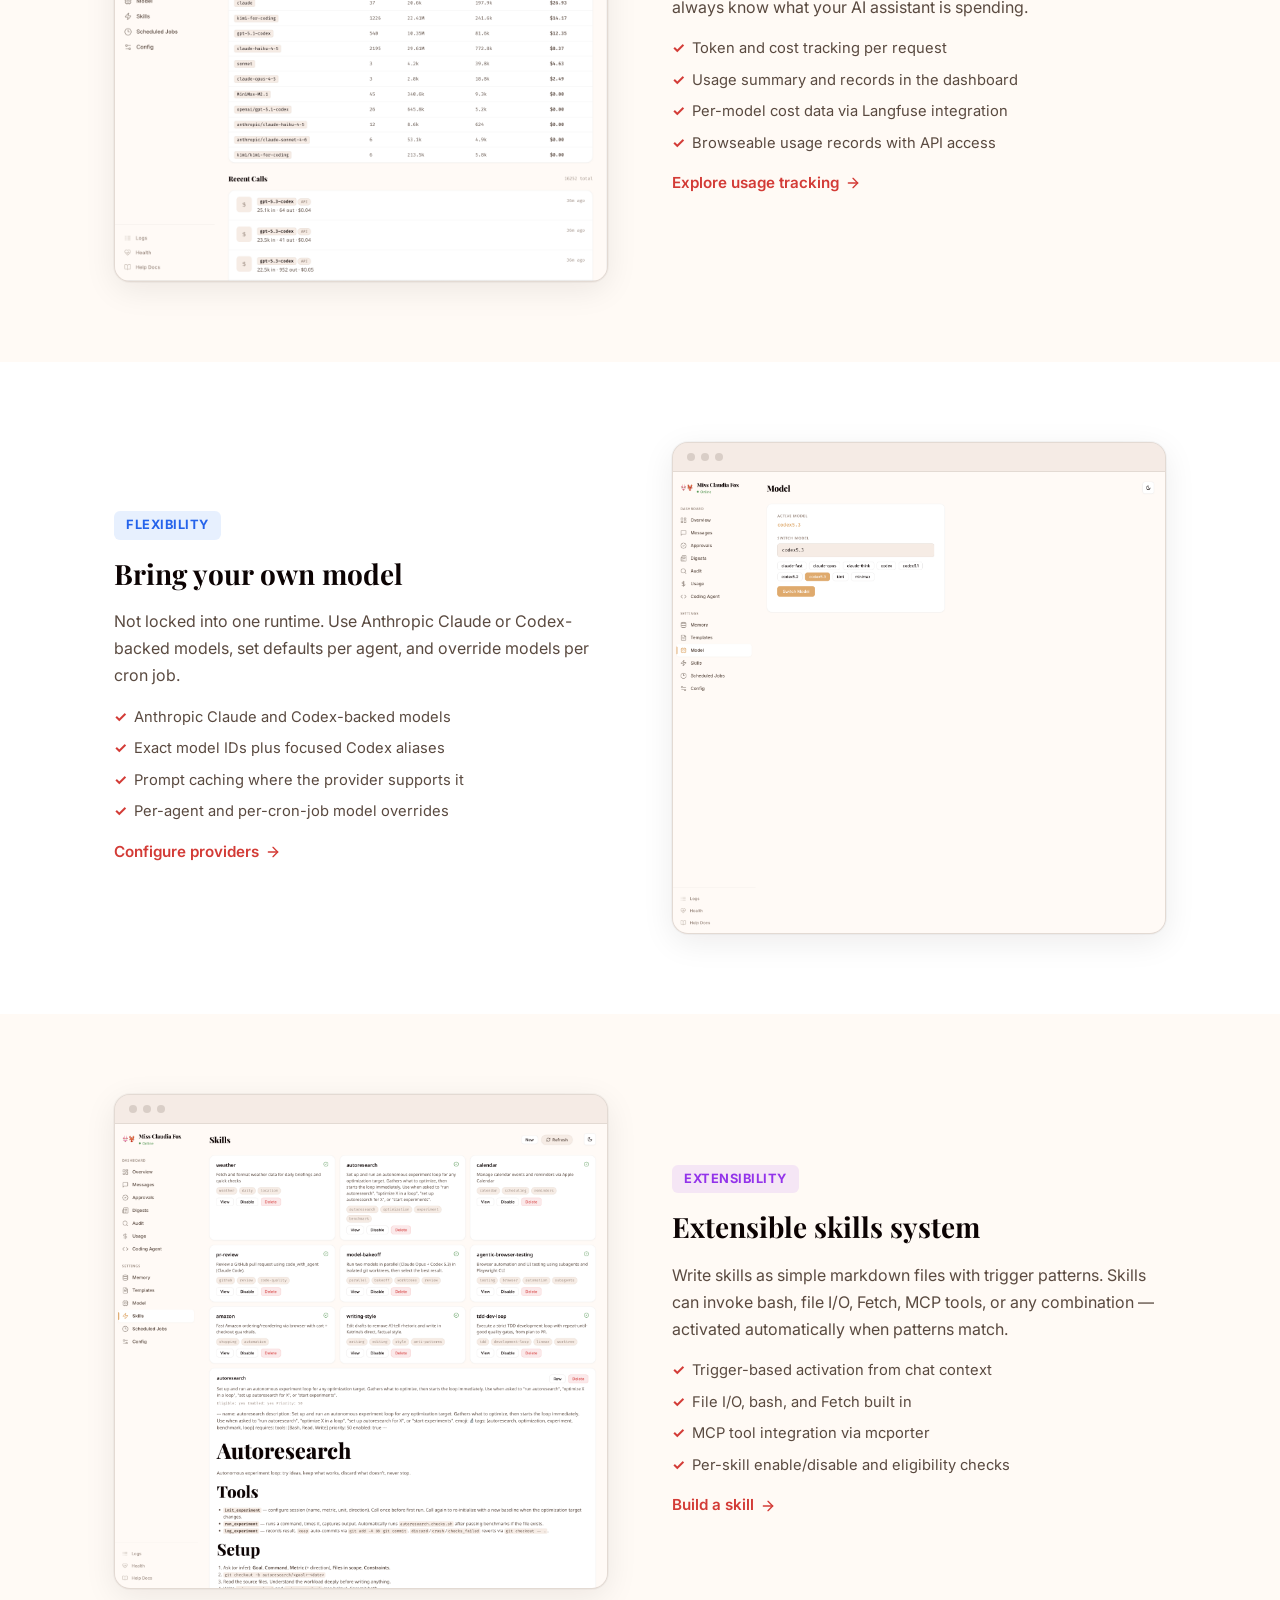
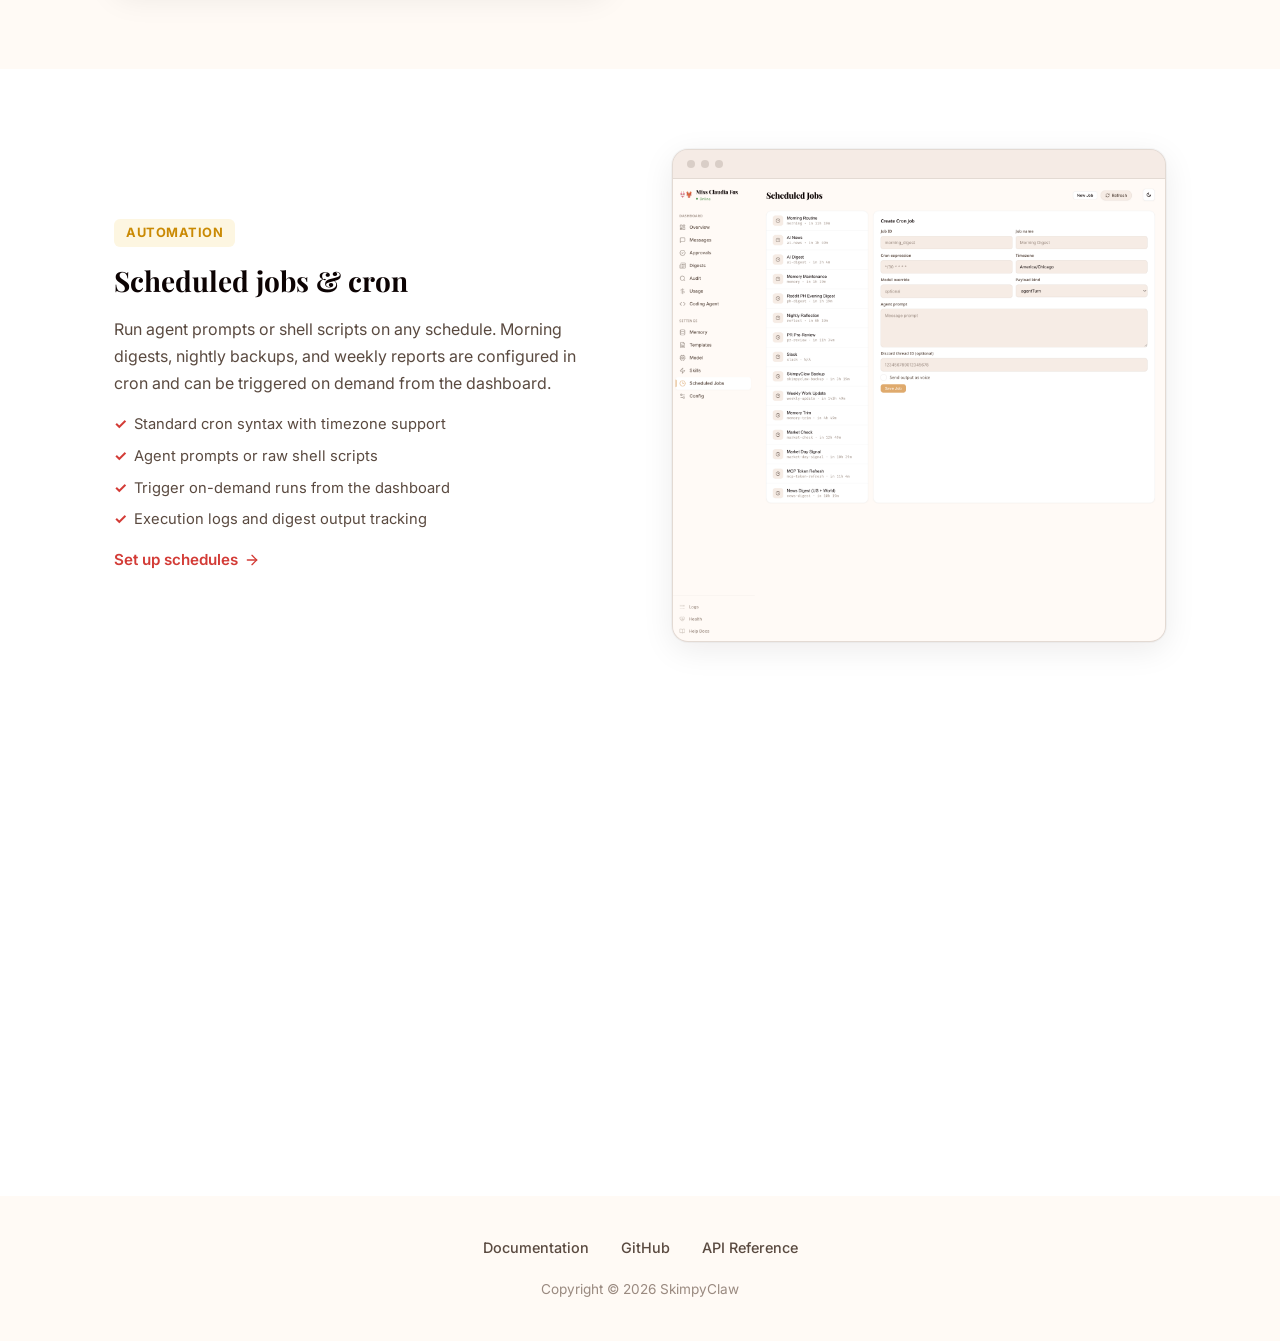
==== commit 536c07e8: "Update site for trimmed core surface" ====
--- a/index.html
+++ b/index.html
@@ -59,7 +59,7 @@
       <p class="hero-tagline">
         Lightweight personal AI assistant. Chat via Telegram or Discord,
         invoke configured agents, delegate coding tasks to Claude / Codex
-        / Kimi CLIs, schedule jobs, approve risky actions — all from one tiny
+        CLIs, schedule jobs, approve risky actions — all from one tiny
         self-hosted service.
       </p>
       <div class="hero-actions">
@@ -176,14 +176,14 @@
           <span class="feature-label orange">Coding Agents</span>
           <h2>Delegate coding tasks to your favorite CLI</h2>
           <p>
-            Hand a task off to Claude Code, Codex, or Kimi — SkimpyClaw spawns
+            Hand a task off to Claude Code or Codex — SkimpyClaw spawns
             the CLI, streams live output back to chat, and runs build / test
             validation before reporting. Discord threads can hold bidirectional
             interactive Claude sessions that `--resume` the same process across
             follow-ups.
           </p>
           <ul>
-            <li>Claude Code, Codex, or Kimi as worker CLIs</li>
+            <li>Claude Code or Codex as worker CLIs</li>
             <li>Monorepo-aware validation scoped to changed packages</li>
             <li>Live stdout streaming and cost / token tracking</li>
             <li>Bidirectional Claude sessions in Discord threads</li>
@@ -271,12 +271,12 @@
                 <span class="agent-avatar">R</span>
                 <div>
                   <strong>@reviewer</strong>
-                  <span>main · claude-think · high</span>
+                  <span>main · anthropic/claude-opus-4-7 · high</span>
                 </div>
               </div>
               <div class="agent-command">/agent prompt reviewer Focus on correctness issues and missing tests.</div>
               <div class="agent-command">@reviewer review this release note before I publish</div>
-              <div class="agent-route">Thread binding: reviewer → #release-notes</div>
+              <div class="agent-route">Task thread: reviewer → release-note-review</div>
             </div>
           </div>
         </div>
@@ -399,14 +399,13 @@
           <span class="feature-label blue">Flexibility</span>
           <h2>Bring your own model</h2>
           <p>
-            Not locked into one provider. Use Anthropic, OpenAI (via Codex),
-            Kimi, MiniMax, or any OpenAI-compatible API like OpenRouter. Set
-            model defaults per agent or override per cron job.
-          </p>
-          <ul>
-            <li>Anthropic Claude, Codex (ChatGPT), Kimi, MiniMax</li>
-            <li>Any OpenAI-compatible endpoint (e.g. OpenRouter)</li>
-            <li>Model aliases and prompt caching</li>
+            Not locked into one runtime. Use Anthropic Claude or Codex-backed
+            models, set defaults per agent, and override models per cron job.
+          </p>
+          <ul>
+            <li>Anthropic Claude and Codex-backed models</li>
+            <li>Exact model IDs plus focused Codex aliases</li>
+            <li>Prompt caching where the provider supports it</li>
             <li>Per-agent and per-cron-job model overrides</li>
           </ul>
           <a
@@ -452,12 +451,12 @@
           <h2>Extensible skills system</h2>
           <p>
             Write skills as simple markdown files with trigger patterns. Skills
-            can invoke bash, file I/O, browser automation, MCP tools, or any
+            can invoke bash, file I/O, Fetch, MCP tools, or any
             combination — activated automatically when patterns match.
           </p>
           <ul>
             <li>Trigger-based activation from chat context</li>
-            <li>File I/O, bash, and browser automation built in</li>
+            <li>File I/O, bash, and Fetch built in</li>
             <li>MCP tool integration via mcporter</li>
             <li>Per-skill enable/disable and eligibility checks</li>
           </ul>
